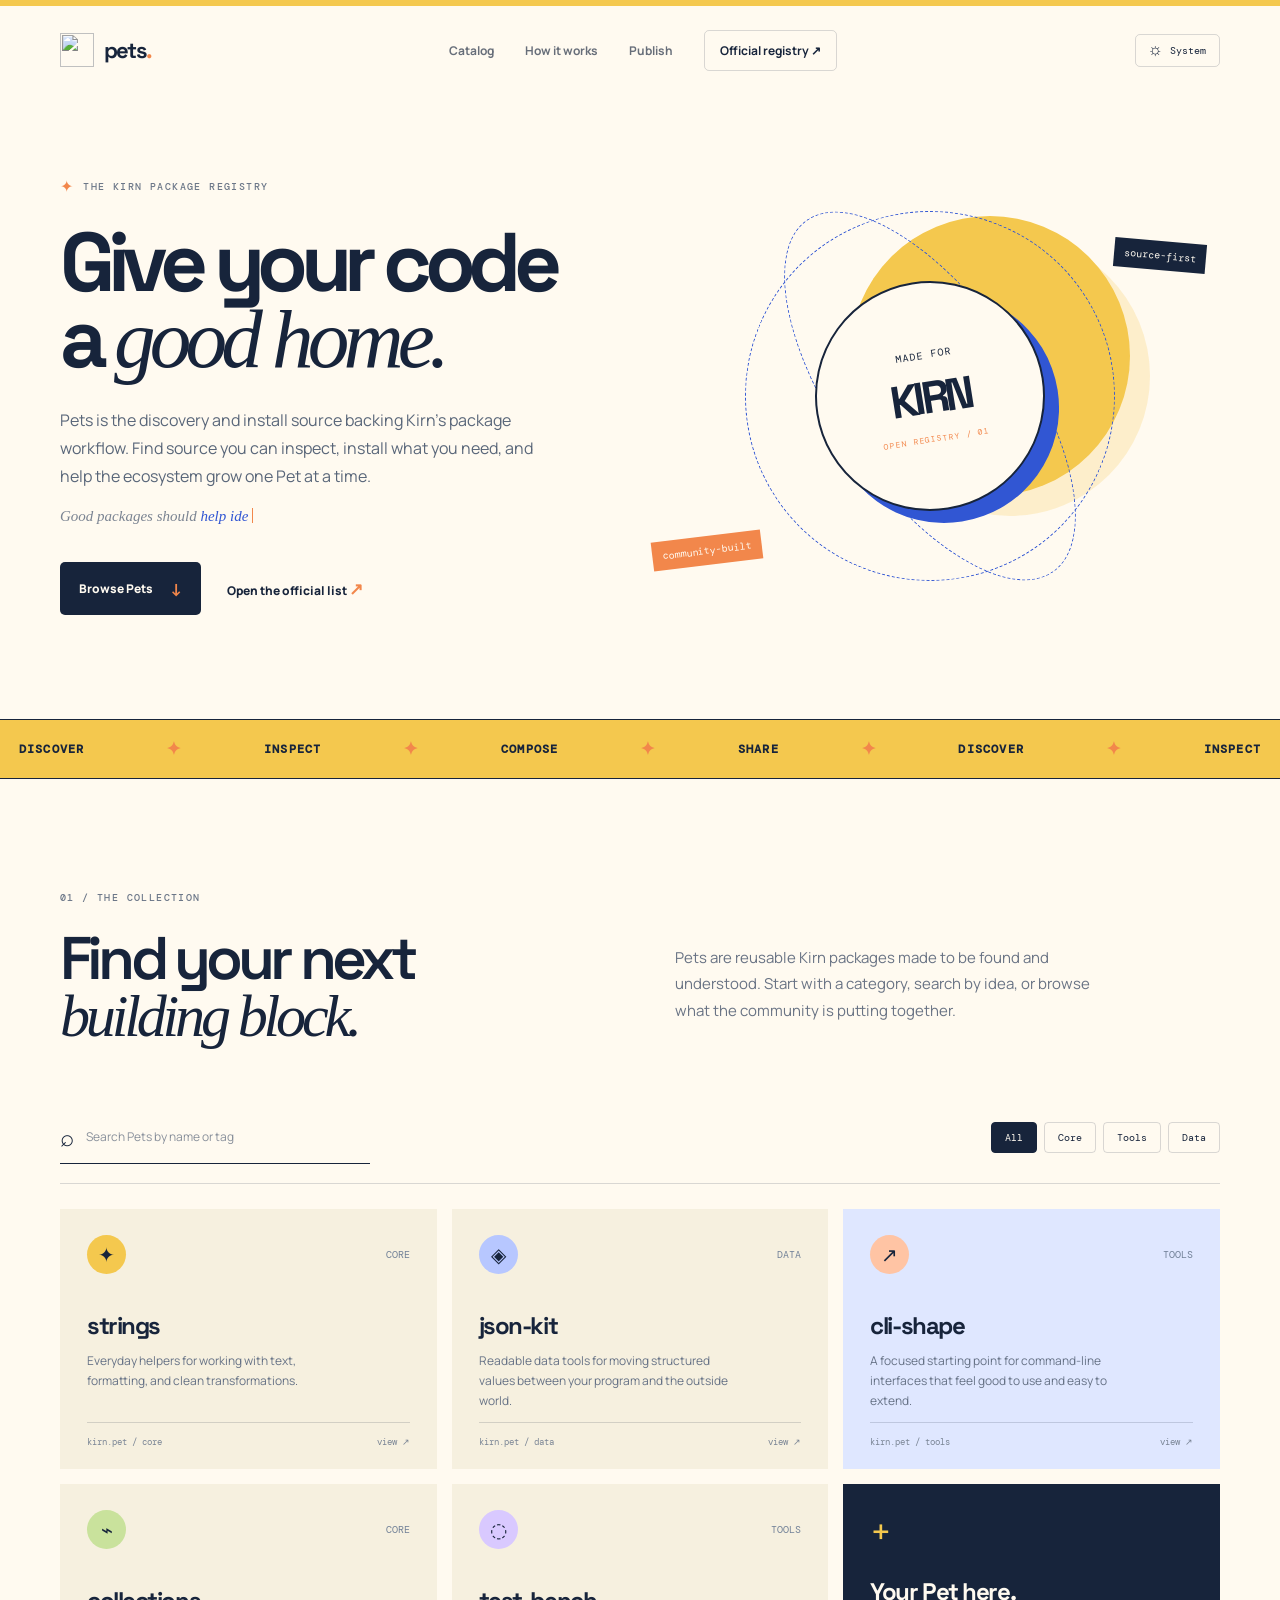
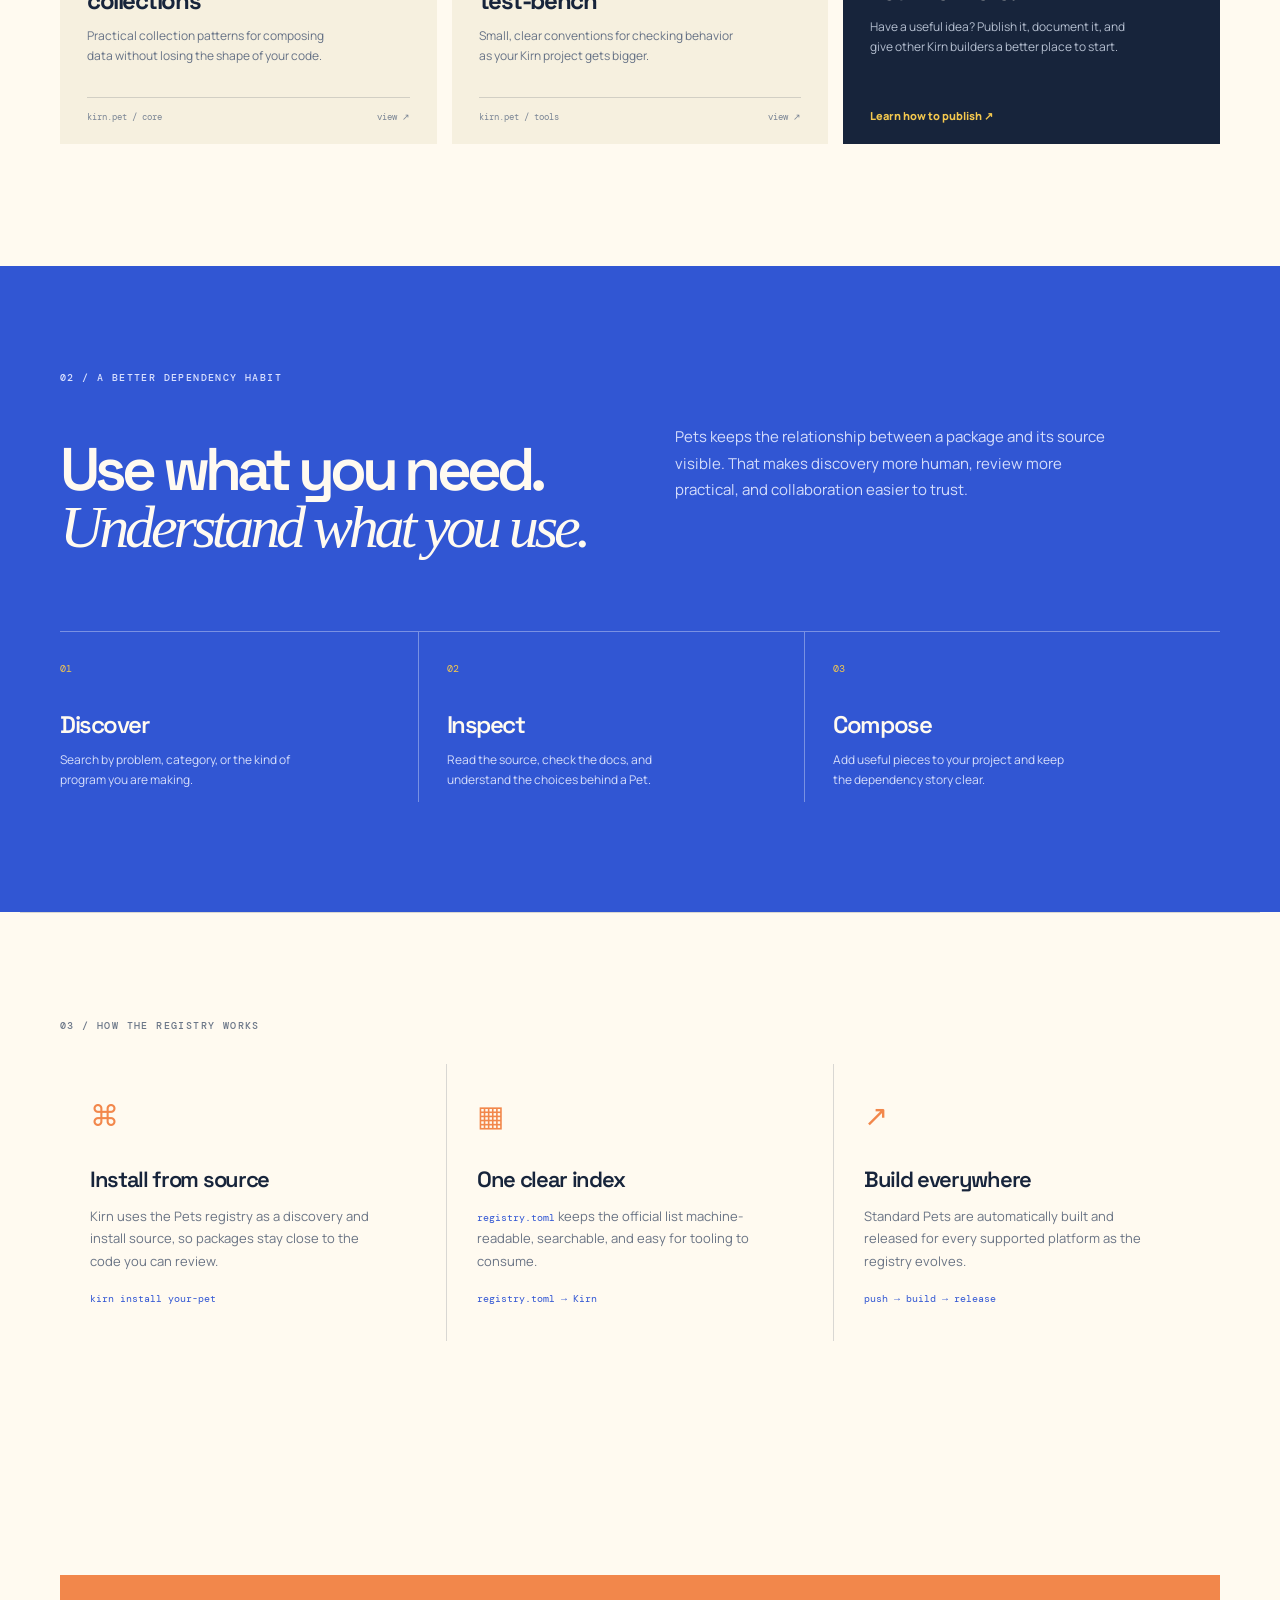
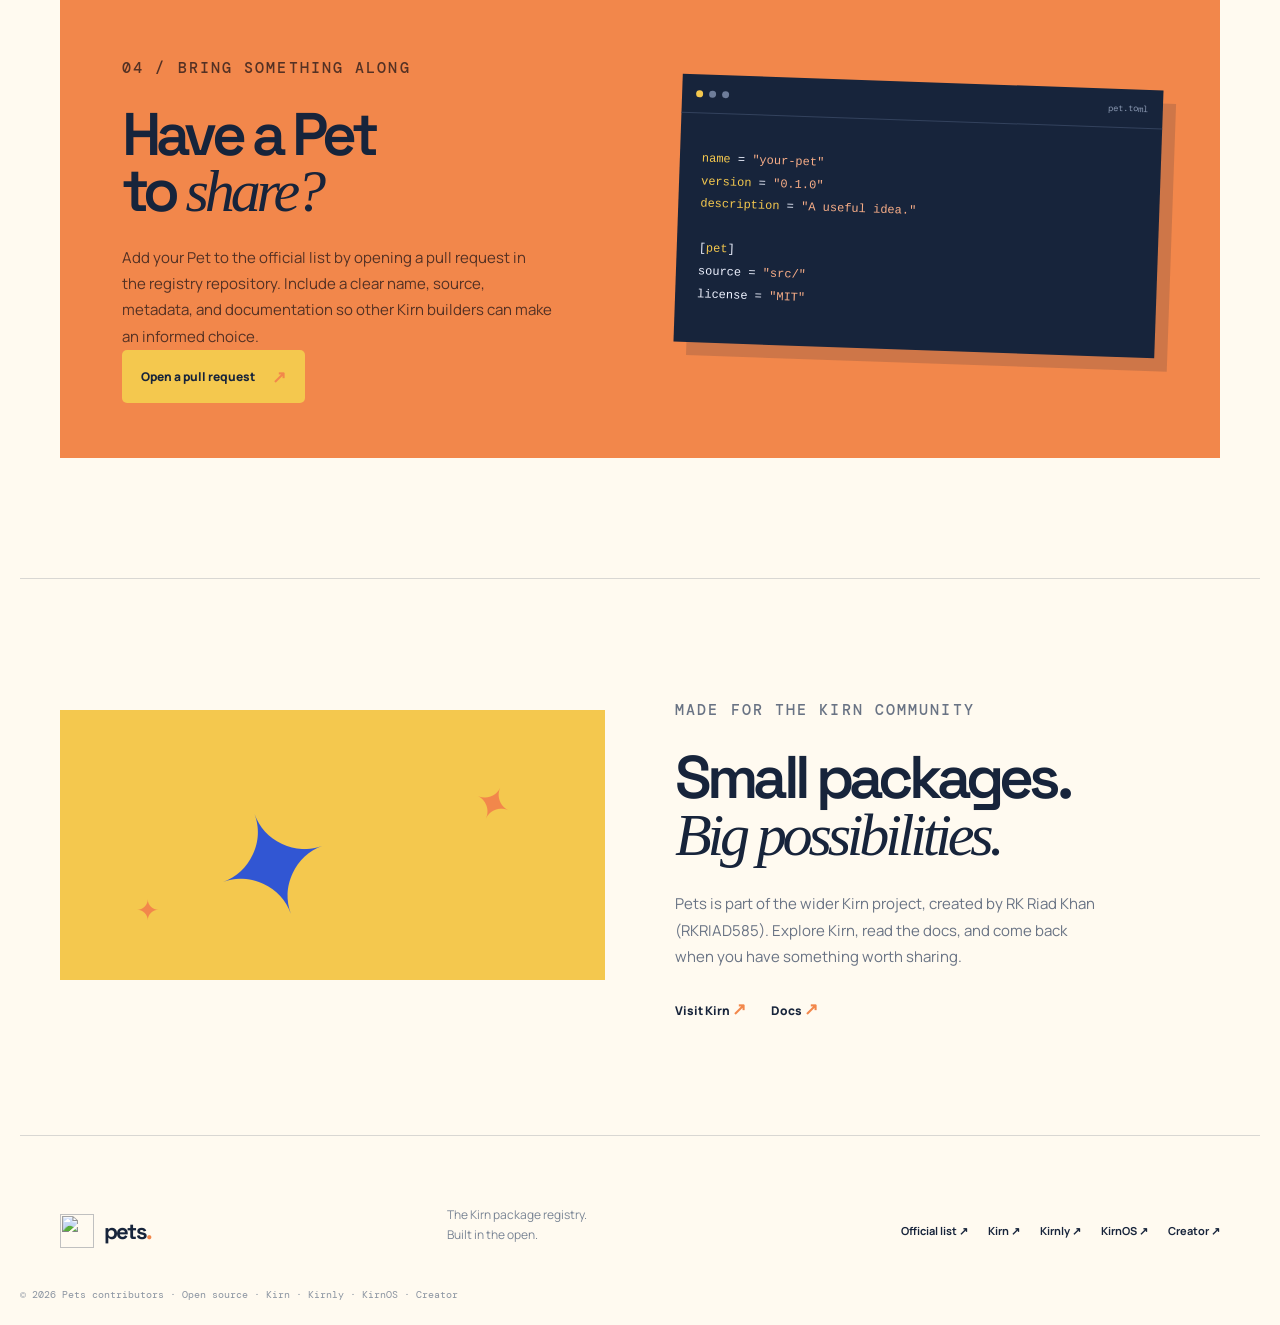
==== index.html @ 21169fa0 "docs: add project docs and ecosystem links" ====
<!doctype html>
<html lang="en">
<head>
  <meta charset="UTF-8"><meta name="viewport" content="width=device-width,initial-scale=1">
  <meta name="description" content="Kirn Pets Registry: discover and install source-backed Kirn Pets through Kirn, with a registry.toml index and automated cross-platform builds and releases for standard Pets.">
  <meta name="keywords" content="Kirn Pets, Kirn packages, Kirn registry, programming language packages, open source packages">
  <meta name="author" content="Pets contributors"><meta name="robots" content="index, follow, max-image-preview:large">
  <link rel="canonical" href="https://pets-registry.github.io/"><meta name="theme-color" content="#f4c84e">
  <title>Pets — the package registry for Kirn</title>
  <meta property="og:type" content="website"><meta property="og:site_name" content="Pets"><meta property="og:title" content="Kirn Pets Registry — discover, install, and share Pets"><meta property="og:description" content="Source-backed Kirn package discovery, installation, registry.toml indexing, and automated cross-platform releases for standard Pets."><meta property="og:url" content="https://pets-registry.github.io/"><meta property="og:image" content="https://pets-registry.github.io/pats-logos/pats-1280x640.png"><meta property="og:image:alt" content="Pets package registry">
  <meta name="twitter:card" content="summary_large_image"><meta name="twitter:title" content="Kirn Pets Registry"><meta name="twitter:description" content="Discover, install, and share source-backed Pets for Kirn."><meta name="twitter:image" content="https://pets-registry.github.io/pats-logos/pats-1280x640.png"><meta name="twitter:image:alt" content="Pets registry profile banner">
  <link rel="icon" type="image/png" href="pats-logos/pats_icon-on-light.png"><link rel="preconnect" href="https://fonts.googleapis.com"><link rel="preconnect" href="https://fonts.gstatic.com" crossorigin><link href="https://fonts.googleapis.com/css2?family=DM+Mono:wght@400;500&family=Manrope:wght@400;500;600;700;800&family=Space+Grotesk:wght@500;600;700&display=swap" rel="stylesheet"><link rel="stylesheet" href="styles.css">
</head>
<body><div class="top-line"></div><header class="site-header"><a class="brand" href="#top"><img src="pats-logos/pats-icon.png" alt=""><span>pets<span class="dot">.</span></span></a><nav><a href="#catalog">Catalog</a><a href="#how-it-works">How it works</a><a href="#publish">Publish</a><a class="github" href="https://github.com/pets-registry/pets" target="_blank" rel="noreferrer">Official registry ↗</a></nav><div class="header-tools"><button class="theme-toggle" type="button" aria-label="Use system theme" title="Use system theme"><span class="theme-icon" aria-hidden="true">☼</span><span class="theme-label">System</span></button><button class="menu" aria-label="Toggle navigation" aria-expanded="false"><i></i><i></i></button></div></header>
<main id="top">
<section class="hero shell"><div class="hero-copy"><p class="kicker"><span class="spark">✦</span> the Kirn package registry</p><h1>Give your code<br>a <em>good home.</em></h1><p class="hero-lede">Pets is the discovery and install source backing Kirn’s package workflow. Find source you can inspect, install what you need, and help the ecosystem grow one Pet at a time.</p><p class="hero-typing" aria-live="polite"><span>Good packages should </span><strong id="typing-text">help ideas travel.</strong><i class="typing-cursor" aria-hidden="true"></i></p><div class="hero-actions"><a class="button button-dark" href="#catalog">Browse Pets <span>↓</span></a><a class="quiet-link" href="https://github.com/pets-registry/pets" target="_blank" rel="noreferrer">Open the official list <span>↗</span></a></div></div><div class="hero-visual"><div class="sun"></div><div class="stamp"><span>made for</span><strong>KIRN</strong><small>OPEN REGISTRY / 01</small></div><div class="orbit orbit-a"></div><div class="orbit orbit-b"></div><div class="tiny-note note-a">source-first</div><div class="tiny-note note-b">community-built</div></div></section>
<section class="ticker"><div><span>discover</span><b>✦</b><span>inspect</span><b>✦</b><span>compose</span><b>✦</b><span>share</span><b>✦</b><span>discover</span><b>✦</b><span>inspect</span></div></section>
<section class="catalog shell" id="catalog"><div class="section-top"><div><p class="eyebrow">01 / the collection</p><h2>Find your next<br><em>building block.</em></h2></div><p class="section-intro">Pets are reusable Kirn packages made to be found and understood. Start with a category, search by idea, or browse what the community is putting together.</p></div><div class="catalog-tools"><label class="search"><span>⌕</span><input id="pet-search" type="search" placeholder="Search Pets by name or tag" aria-label="Search Pets"></label><div class="filters" role="group" aria-label="Filter Pets"><button class="filter active" data-filter="all">All</button><button class="filter" data-filter="core">Core</button><button class="filter" data-filter="tools">Tools</button><button class="filter" data-filter="data">Data</button></div></div><div class="pet-grid" id="pet-grid"><article class="pet-card" data-category="core" data-search="core strings text"><div class="pet-card-top"><span class="pet-mark mark-yellow">✦</span><span class="pet-status">core</span></div><h3>strings</h3><p>Everyday helpers for working with text, formatting, and clean transformations.</p><div class="pet-meta"><span>kirn.pet / core</span><span>view ↗</span></div></article><article class="pet-card" data-category="data" data-search="data json serialization"><div class="pet-card-top"><span class="pet-mark mark-blue">◈</span><span class="pet-status">data</span></div><h3>json-kit</h3><p>Readable data tools for moving structured values between your program and the outside world.</p><div class="pet-meta"><span>kirn.pet / data</span><span>view ↗</span></div></article><article class="pet-card featured" data-category="tools" data-search="tools cli command line"><div class="pet-card-top"><span class="pet-mark mark-orange">↗</span><span class="pet-status">tools</span></div><h3>cli-shape</h3><p>A focused starting point for command-line interfaces that feel good to use and easy to extend.</p><div class="pet-meta"><span>kirn.pet / tools</span><span>view ↗</span></div></article><article class="pet-card" data-category="core" data-search="core collections iteration"><div class="pet-card-top"><span class="pet-mark mark-green">⌁</span><span class="pet-status">core</span></div><h3>collections</h3><p>Practical collection patterns for composing data without losing the shape of your code.</p><div class="pet-meta"><span>kirn.pet / core</span><span>view ↗</span></div></article><article class="pet-card" data-category="tools" data-search="tools testing test"><div class="pet-card-top"><span class="pet-mark mark-purple">◌</span><span class="pet-status">tools</span></div><h3>test-bench</h3><p>Small, clear conventions for checking behavior as your Kirn project gets bigger.</p><div class="pet-meta"><span>kirn.pet / tools</span><span>view ↗</span></div></article><article class="pet-card empty-card"><span class="plus">+</span><h3>Your Pet here.</h3><p>Have a useful idea? Publish it, document it, and give other Kirn builders a better place to start.</p><a href="#publish">Learn how to publish ↗</a></article></div><p class="no-results" id="no-results">No Pets match that search yet. Try another idea.</p></section>
<section class="how shell" id="how-it-works"><div class="eyebrow">02 / a better dependency habit</div><div class="how-head"><h2>Use what you need.<br><em>Understand what you use.</em></h2><p>Pets keeps the relationship between a package and its source visible. That makes discovery more human, review more practical, and collaboration easier to trust.</p></div><div class="steps"><div><span>01</span><strong>Discover</strong><p>Search by problem, category, or the kind of program you are making.</p></div><div><span>02</span><strong>Inspect</strong><p>Read the source, check the docs, and understand the choices behind a Pet.</p></div><div><span>03</span><strong>Compose</strong><p>Add useful pieces to your project and keep the dependency story clear.</p></div></div></section>
<section class="registry-flow shell"><div class="eyebrow">03 / how the registry works</div><div class="flow-grid"><div><span class="flow-icon">⌘</span><h3>Install from source</h3><p>Kirn uses the Pets registry as a discovery and install source, so packages stay close to the code you can review.</p><code>kirn install your-pet</code></div><div><span class="flow-icon">▦</span><h3>One clear index</h3><p><code>registry.toml</code> keeps the official list machine-readable, searchable, and easy for tooling to consume.</p><code>registry.toml → Kirn</code></div><div><span class="flow-icon">↗</span><h3>Build everywhere</h3><p>Standard Pets are automatically built and released for every supported platform as the registry evolves.</p><code>push → build → release</code></div></div></section>
<section class="publish shell" id="publish"><div class="publish-card"><div><p class="eyebrow">04 / bring something along</p><h2>Have a Pet<br>to <em>share?</em></h2><p>Add your Pet to the official list by opening a pull request in the registry repository. Include a clear name, source, metadata, and documentation so other Kirn builders can make an informed choice.</p><a class="button button-yellow" href="https://github.com/pets-registry/pets" target="_blank" rel="noreferrer">Open a pull request <span>↗</span></a></div><div class="manifest"><div class="manifest-bar"><span></span><span></span><span></span><small>pet.toml</small></div><pre><code><b>name</b> = <i>"your-pet"</i><br><b>version</b> = <i>"0.1.0"</i><br><b>description</b> = <i>"A useful idea."</i><br><br>[<b>pet</b>]<br>source = <i>"src/"</i><br>license = <i>"MIT"</i></code></pre></div></div></section>
<section class="relationship shell"><div class="relationship-art"><span class="big-paw">✦</span><span class="small-paw paw-one">✦</span><span class="small-paw paw-two">✦</span></div><div><p class="eyebrow">made for the Kirn community</p><h2>Small packages.<br><em>Big possibilities.</em></h2><p>Pets is part of the wider Kirn project, created by RK Riad Khan (RKRIAD585). Explore Kirn, read the docs, and come back when you have something worth sharing.</p><div class="link-row"><a class="quiet-link" href="https://kirn-lang.github.io" target="_blank" rel="noreferrer">Visit Kirn <span>↗</span></a><a class="quiet-link" href="https://rkriad585.github.io/kirn/" target="_blank" rel="noreferrer">Docs <span>↗</span></a></div></div></section>
</main><footer class="footer shell"><a class="brand" href="#top"><img src="pats-logos/pats-icon.png" alt=""><span>pets<span class="dot">.</span></span></a><p>The Kirn package registry.<br>Built in the open.</p><div><a href="https://github.com/pets-registry/pets" target="_blank" rel="noreferrer">Official list ↗</a><a href="https://kirn-lang.github.io/" target="_blank" rel="noreferrer">Kirn ↗</a><a href="https://kirnly.github.io/" target="_blank" rel="noreferrer">Kirnly ↗</a><a href="https://kirnos-kernel.github.io/" target="_blank" rel="noreferrer">KirnOS ↗</a><a href="https://rkriad585.github.io/" target="_blank" rel="noreferrer">Creator ↗</a></div><small>© 2026 Pets contributors · Open source · <a href="https://kirn-lang.github.io/" target="_blank" rel="noreferrer">Kirn</a> · <a href="https://kirnly.github.io/" target="_blank" rel="noreferrer">Kirnly</a> · <a href="https://kirnos-kernel.github.io/" target="_blank" rel="noreferrer">KirnOS</a> · <a href="https://rkriad585.github.io/" target="_blank" rel="noreferrer">Creator</a></small></footer><script type="application/ld+json">{"@context":"https://schema.org","@type":"WebSite","name":"Pets","description":"The source-backed package registry for the Kirn programming language, including registry.toml indexing and automated cross-platform releases for standard Pets.","url":"https://pets-registry.github.io/","sameAs":["https://github.com/pets-registry/pets"],"creator":{"@type":"Person","name":"RK Riad Khan","alternateName":"RKRIAD585","url":"https://rkriad585.github.io"}}</script><script src="script.js"></script></body></html>
---- styles.css ----
:root{--ink:#17243b;--blue:#3156d3;--yellow:#f4c84e;--orange:#f2874b;--paper:#fffaf0;--pale:#f6f0df;--line:rgba(23,36,59,.16);--muted:#697384;--serif:Georgia,'Times New Roman',serif;--sans:'Manrope',Arial,sans-serif;--display:'Space Grotesk',var(--sans);--mono:'DM Mono',monospace}*{box-sizing:border-box}html{scroll-behavior:smooth}body{margin:0;background:var(--paper);color:var(--ink);font-family:var(--sans);overflow-x:hidden}.top-line{height:6px;background:var(--yellow)}.shell{max-width:1240px;padding-left:40px;padding-right:40px;margin:auto}.site-header{height:88px;max-width:1240px;padding:0 40px;margin:auto;display:flex;align-items:center;justify-content:space-between}.brand{display:flex;align-items:center;gap:10px;color:var(--ink);text-decoration:none;font:700 22px var(--display);letter-spacing:-.08em}.brand img{width:34px;height:34px;object-fit:contain}.dot{color:var(--orange)}nav{display:flex;gap:31px;align-items:center;font-size:12px;font-weight:700}nav a,.footer a{color:inherit;text-decoration:none}nav a:not(.github){opacity:.65}nav a:hover,.footer a:hover{opacity:1}.github{border:1px solid var(--line);padding:11px 15px;border-radius:5px}.menu{display:none;border:0;background:transparent}.menu i{display:block;width:22px;height:2px;background:var(--ink);margin:5px}.hero{display:grid;grid-template-columns:1fr 1fr;min-height:625px;align-items:center;padding-top:38px;padding-bottom:60px}.kicker,.eyebrow{font:500 10px var(--mono);letter-spacing:.14em;text-transform:uppercase;color:#6c7788}.kicker{display:flex;align-items:center;gap:9px}.spark{color:var(--orange);font-size:16px}h1,h2,h3,p{margin-top:0}h1{font:700 clamp(54px,6.5vw,88px)/.91 var(--display);letter-spacing:-.09em;margin:28px 0 29px}em{font-family:var(--serif);font-weight:400;letter-spacing:-.07em}.hero-lede{max-width:480px;color:#596679;font-size:16px;line-height:1.75}.hero-actions{display:flex;align-items:center;gap:26px;margin-top:31px}.button{display:inline-flex;align-items:center;gap:17px;padding:15px 19px;text-decoration:none;border-radius:5px;font-size:12px;font-weight:800}.button span,.quiet-link span{color:var(--orange);font-size:17px}.button-dark{background:var(--ink);color:#fffaf0}.button-yellow{background:var(--yellow);color:var(--ink)}.quiet-link{color:var(--ink);font-size:12px;font-weight:800;text-decoration:none}.hero-visual{height:470px;position:relative;display:flex;align-items:center;justify-content:center}.sun{width:280px;height:280px;background:var(--yellow);border-radius:50%;position:absolute;right:90px;top:55px;box-shadow:20px 20px 0 rgba(244,200,78,.23)}.stamp{width:230px;height:230px;border:2px solid var(--ink);border-radius:50%;background:var(--paper);display:flex;flex-direction:column;justify-content:center;align-items:center;position:relative;z-index:2;transform:rotate(-9deg);box-shadow:12px 14px 0 var(--blue)}.stamp span,.stamp small{font:10px var(--mono);letter-spacing:.12em;text-transform:uppercase}.stamp strong{font:700 45px var(--display);letter-spacing:-.1em;margin:8px 0}.stamp small{color:var(--orange);font-size:8px}.orbit{position:absolute;border:1px dashed var(--blue);border-radius:50%}.orbit-a{height:370px;width:370px;transform:rotate(22deg)}.orbit-b{height:430px;width:190px;transform:rotate(-35deg)}.tiny-note{font:10px var(--mono);position:absolute;background:var(--ink);color:var(--paper);padding:8px 10px;z-index:3}.note-a{right:14px;top:80px;transform:rotate(5deg)}.note-b{left:12px;bottom:66px;background:var(--orange);transform:rotate(-7deg)}.ticker{overflow:hidden;border-top:1px solid var(--ink);border-bottom:1px solid var(--ink);background:var(--yellow);white-space:nowrap}.ticker div{display:flex;justify-content:space-around;align-items:center;gap:44px;padding:17px 0;font:700 12px var(--mono);text-transform:uppercase;letter-spacing:.1em}.ticker b{font-size:18px;color:var(--orange)}.catalog{padding-top:112px;padding-bottom:122px}.section-top,.how-head{display:grid;grid-template-columns:1fr 1fr;gap:70px}.section-top h2,.how h2,.publish h2,.relationship h2{font:600 clamp(40px,4.7vw,62px)/.94 var(--display);letter-spacing:-.08em;margin:27px 0 0}.section-intro,.how-head>p,.publish-card p,.relationship p{color:var(--muted);font-size:15px;line-height:1.75;max-width:430px;margin:54px 0 0}.catalog-tools{display:flex;justify-content:space-between;align-items:center;gap:20px;border-bottom:1px solid var(--line);padding:66px 0 19px}.search{display:flex;align-items:center;gap:10px;width:310px;border-bottom:1px solid var(--ink);padding:10px 0}.search span{font-size:24px}.search input{border:0;background:transparent;outline:0;color:var(--ink);font:12px var(--sans);width:100%}.search input::placeholder{color:#89909b}.filters{display:flex;gap:7px}.filter{border:1px solid var(--line);background:transparent;border-radius:4px;padding:8px 13px;color:var(--ink);font:10px var(--mono);cursor:pointer}.filter.active,.filter:hover{background:var(--ink);border-color:var(--ink);color:var(--paper)}.pet-grid{display:grid;grid-template-columns:repeat(3,1fr);gap:15px;padding-top:25px}.pet-card{min-height:260px;background:var(--pale);padding:25px 26px 20px;display:flex;flex-direction:column;border:1px solid transparent;transition:transform .2s,border .2s}.pet-card:hover{transform:translateY(-4px);border-color:var(--blue)}.pet-card.featured{background:#dfe7ff}.pet-card-top{display:flex;justify-content:space-between;align-items:center}.pet-mark{width:39px;height:39px;display:grid;place-items:center;border-radius:50%;font-size:20px}.mark-yellow{background:var(--yellow)}.mark-blue{background:#b7c7ff}.mark-orange{background:#ffc4a4}.mark-green{background:#c9e29c}.mark-purple{background:#d9c9ff}.pet-status{font:10px var(--mono);text-transform:uppercase;color:#718097}.pet-card h3{font:700 24px var(--display);letter-spacing:-.06em;margin:36px 0 10px}.pet-card p{font-size:12px;line-height:1.65;color:#667286;max-width:260px}.pet-meta{display:flex;justify-content:space-between;border-top:1px solid var(--line);padding-top:13px;margin-top:auto;font:9px var(--mono);color:#7a8595}.empty-card{background:var(--ink);color:var(--paper)}.empty-card p{color:#b5bfd0}.empty-card h3{margin-top:22px}.empty-card a{color:var(--yellow);font-size:11px;font-weight:800;text-decoration:none;margin-top:auto}.plus{font:35px var(--display);color:var(--yellow)}.no-results{display:none;color:var(--muted);font-size:13px;margin:30px 0}.how{background:var(--blue);color:#fffaf0;max-width:none;padding-top:105px;padding-bottom:110px;padding-left:max(40px,calc((100% - 1160px)/2));padding-right:max(40px,calc((100% - 1160px)/2))}.how .eyebrow{color:#dbe2ff}.how-head{margin-top:31px}.how-head>p{color:#d5ddfb;margin-top:9px}.steps{display:grid;grid-template-columns:repeat(3,1fr);gap:0;margin-top:75px;border-top:1px solid rgba(255,255,255,.35)}.steps>div{padding:23px 28px 0 0;border-right:1px solid rgba(255,255,255,.35);margin-right:28px}.steps>div:last-child{border:0}.steps span{font:10px var(--mono);color:var(--yellow)}.steps strong{display:block;font:600 24px var(--display);letter-spacing:-.06em;margin:32px 0 10px}.steps p{color:#d5ddfb;font-size:12px;line-height:1.7;max-width:250px}.publish{padding-top:120px;padding-bottom:120px}.publish-card{background:var(--orange);padding:55px 62px;display:grid;grid-template-columns:1fr 1fr;gap:75px;align-items:center}.publish-card h2{margin-top:26px}.publish-card p{color:#543124;margin-top:25px}.manifest{background:var(--ink);box-shadow:13px 13px 0 rgba(23,36,59,.16);transform:rotate(2deg)}.manifest-bar{height:39px;padding:0 14px;display:flex;gap:6px;align-items:center;border-bottom:1px solid #33425d}.manifest-bar span{width:7px;height:7px;border-radius:50%;background:#6e7d9a}.manifest-bar span:first-child{background:var(--yellow)}.manifest-bar small{margin-left:auto;color:#8694ad;font:9px var(--mono)}.manifest pre{padding:22px;color:#eef2ff;font:12px/1.8 var(--mono);min-height:205px}.manifest b{color:var(--yellow);font-weight:400}.manifest i{color:#f7ad87;font-style:normal}.relationship{border-top:1px solid var(--line);padding-top:90px;padding-bottom:115px;display:grid;grid-template-columns:1fr 1fr;gap:70px;align-items:center}.relationship-art{height:270px;background:var(--yellow);position:relative;overflow:hidden}.big-paw{position:absolute;left:28%;top:21%;font-size:140px;color:var(--blue);transform:rotate(-20deg)}.small-paw{position:absolute;color:var(--orange);font-size:45px}.paw-one{right:17%;top:23%;transform:rotate(25deg)}.paw-two{left:14%;bottom:19%;font-size:28px}.relationship h2{margin-top:27px}.relationship p{margin-top:28px}.link-row{display:flex;gap:25px;margin-top:27px}.footer{min-height:190px;border-top:1px solid var(--line);display:grid;grid-template-columns:1fr 1fr 1fr;align-items:center;position:relative}.footer p{color:#7a8595;font-size:12px;line-height:1.6}.footer>div{display:flex;justify-content:flex-end;gap:20px;font-size:11px;font-weight:700}.footer small{position:absolute;bottom:24px;font:10px var(--mono);color:#8b94a1}
@media(max-width:800px){.shell{padding-left:22px;padding-right:22px}.site-header{height:72px;padding:0 22px}.site-header nav{display:none;position:absolute;top:72px;left:22px;right:22px;padding:20px;background:var(--paper);border:1px solid var(--line);flex-direction:column;align-items:flex-start;gap:19px;z-index:5}.site-header nav.open{display:flex}.menu{display:block}.hero{display:block;padding-top:65px;padding-bottom:70px}.hero-visual{height:350px;margin-top:20px}.sun{width:220px;height:220px;right:33px;top:48px}.stamp{width:185px;height:185px}.stamp strong{font-size:36px}.orbit-a{width:290px;height:290px}.orbit-b{width:150px;height:350px}.tiny-note{font-size:8px}.note-a{right:0}.note-b{left:0}.section-top,.how-head,.publish-card,.relationship{display:block}.section-intro{margin-top:29px}.catalog{padding-top:76px;padding-bottom:80px}.catalog-tools{display:block;padding-top:45px}.filters{margin-top:20px;flex-wrap:wrap}.pet-grid{grid-template-columns:1fr;gap:10px}.pet-card{min-height:230px}.how{padding-top:75px;padding-bottom:75px}.steps{grid-template-columns:1fr;margin-top:49px}.steps>div{border-right:0;border-bottom:1px solid rgba(255,255,255,.35);padding:20px 0;margin:0}.steps>div:last-child{border:0}.publish{padding-top:75px;padding-bottom:80px}.publish-card{padding:33px 25px}.manifest{margin-top:45px}.manifest pre{font-size:10px;overflow:auto}.relationship{padding-top:70px;padding-bottom:80px}.relationship-art{height:210px;margin-bottom:40px}.footer{display:block;padding-top:38px;padding-bottom:80px}.footer p{margin:24px 0}.footer>div{justify-content:flex-start;flex-wrap:wrap}.footer small{left:22px}.hero-actions{gap:18px;flex-wrap:wrap}h1{font-size:55px}}
.header-tools{display:flex;align-items:center;gap:13px}.theme-toggle{display:inline-flex;align-items:center;gap:7px;border:1px solid var(--line);border-radius:5px;background:transparent;color:inherit;padding:9px 11px;font:10px var(--mono);cursor:pointer}.theme-toggle:hover{background:rgba(244,200,78,.25)}.theme-icon{font:17px Georgia,serif;line-height:10px}.theme-label{min-width:38px;text-align:left}.hero-typing{font:italic 15px var(--serif);color:#3156d3;margin:18px 0 0;min-height:23px}.hero-typing span{color:#7b8492}.hero-typing strong{font-weight:400}.typing-cursor{display:inline-block;width:1px;height:15px;background:var(--orange);margin-left:4px;vertical-align:-2px;animation:blink 1s steps(1) infinite}@keyframes blink{50%{opacity:0}}.registry-flow{padding-top:106px;padding-bottom:114px;border-top:1px solid var(--line)}.flow-grid{display:grid;grid-template-columns:repeat(3,1fr);gap:1px;background:var(--line);margin-top:32px}.flow-grid>div{background:var(--paper);padding:31px 30px 34px;min-height:245px}.flow-icon{font-size:29px;color:var(--orange)}.flow-grid h3{font:600 22px var(--display);letter-spacing:-.06em;margin:30px 0 12px}.flow-grid p{font-size:13px;color:var(--muted);line-height:1.7;max-width:280px}.flow-grid code{font:10px var(--mono);color:var(--blue)}.theme-dark{--ink:#f4f1e7;--paper:#121a2b;--pale:#1d293e;--line:rgba(244,241,231,.18);--muted:#b6bfd1}.theme-dark .site-header,.theme-dark .site-header nav{color:var(--ink)}.theme-dark .site-header nav{background:var(--paper)}.theme-dark .pet-card{background:#1b2942;color:var(--ink)}.theme-dark .pet-card.featured{background:#263d76}.theme-dark .pet-card p,.theme-dark .section-intro,.theme-dark .flow-grid p{color:#b6bfd1}.theme-dark .flow-grid>div{background:var(--paper)}.theme-dark .button-dark{background:#f4f1e7;color:#121a2b}.theme-dark .publish-card{color:#17243b}.theme-dark .relationship-art{background:#dfb83b}.theme-dark .footer{color:var(--ink)}
@media(max-width:800px){.theme-label{display:none}.theme-toggle{padding:8px 9px}.registry-flow{padding-top:75px;padding-bottom:80px}.flow-grid{grid-template-columns:1fr}.flow-grid>div{min-height:0}.site-header .header-tools{gap:8px}}
.theme-dark .hero-lede,.theme-dark .hero-typing span,.theme-dark .kicker,.theme-dark .eyebrow{color:#c4cce0}.theme-dark .section-intro,.theme-dark .how-head>p,.theme-dark .relationship p{color:#c4cce0}.theme-dark .search input{color:var(--ink)}.theme-dark .search input::placeholder{color:#aab6ce}.theme-dark .pet-status,.theme-dark .pet-meta{color:#aebbd0}.theme-dark .flow-grid code{color:#f4c84e}.theme-dark .footer p,.theme-dark .footer small{color:#aebbd0}.theme-dark .manifest{box-shadow:13px 13px 0 rgba(0,0,0,.25)}.theme-dark .manifest pre{color:#f4f1e7}.theme-dark .quiet-link{color:var(--ink)}
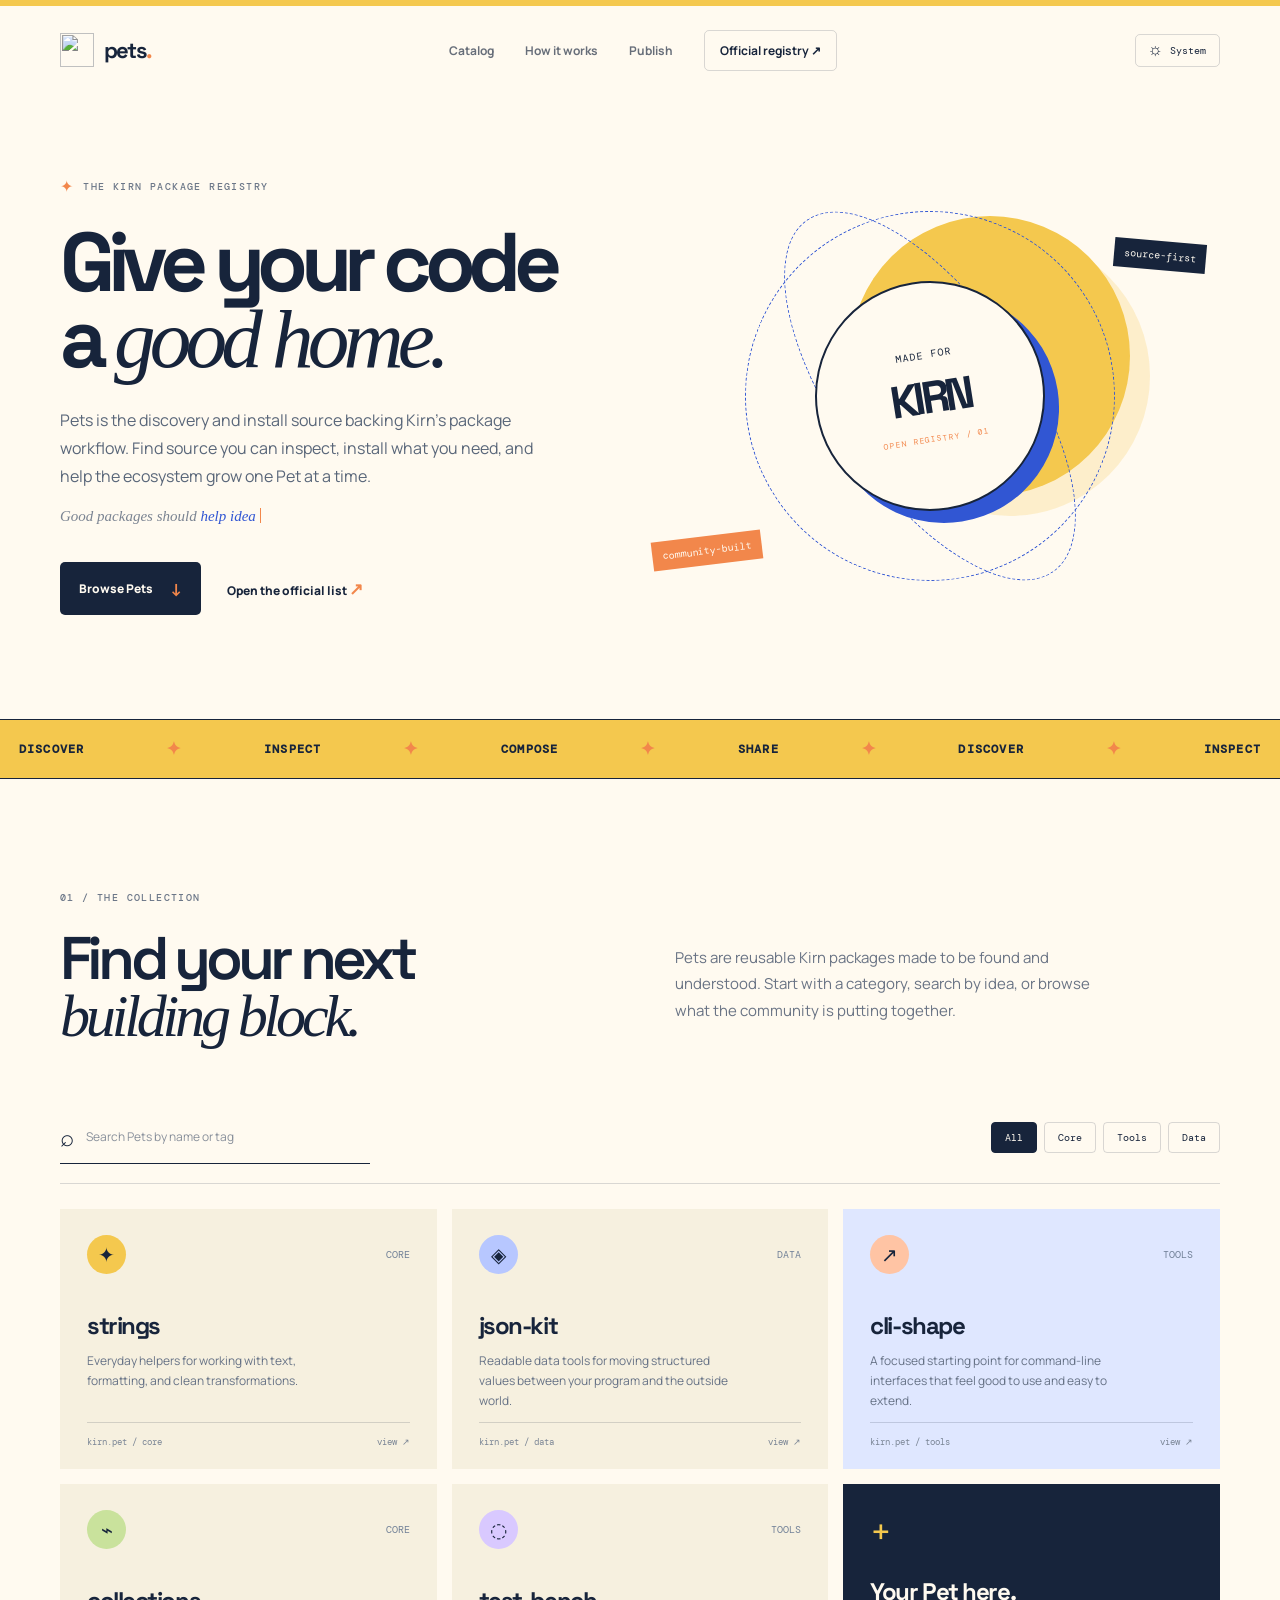
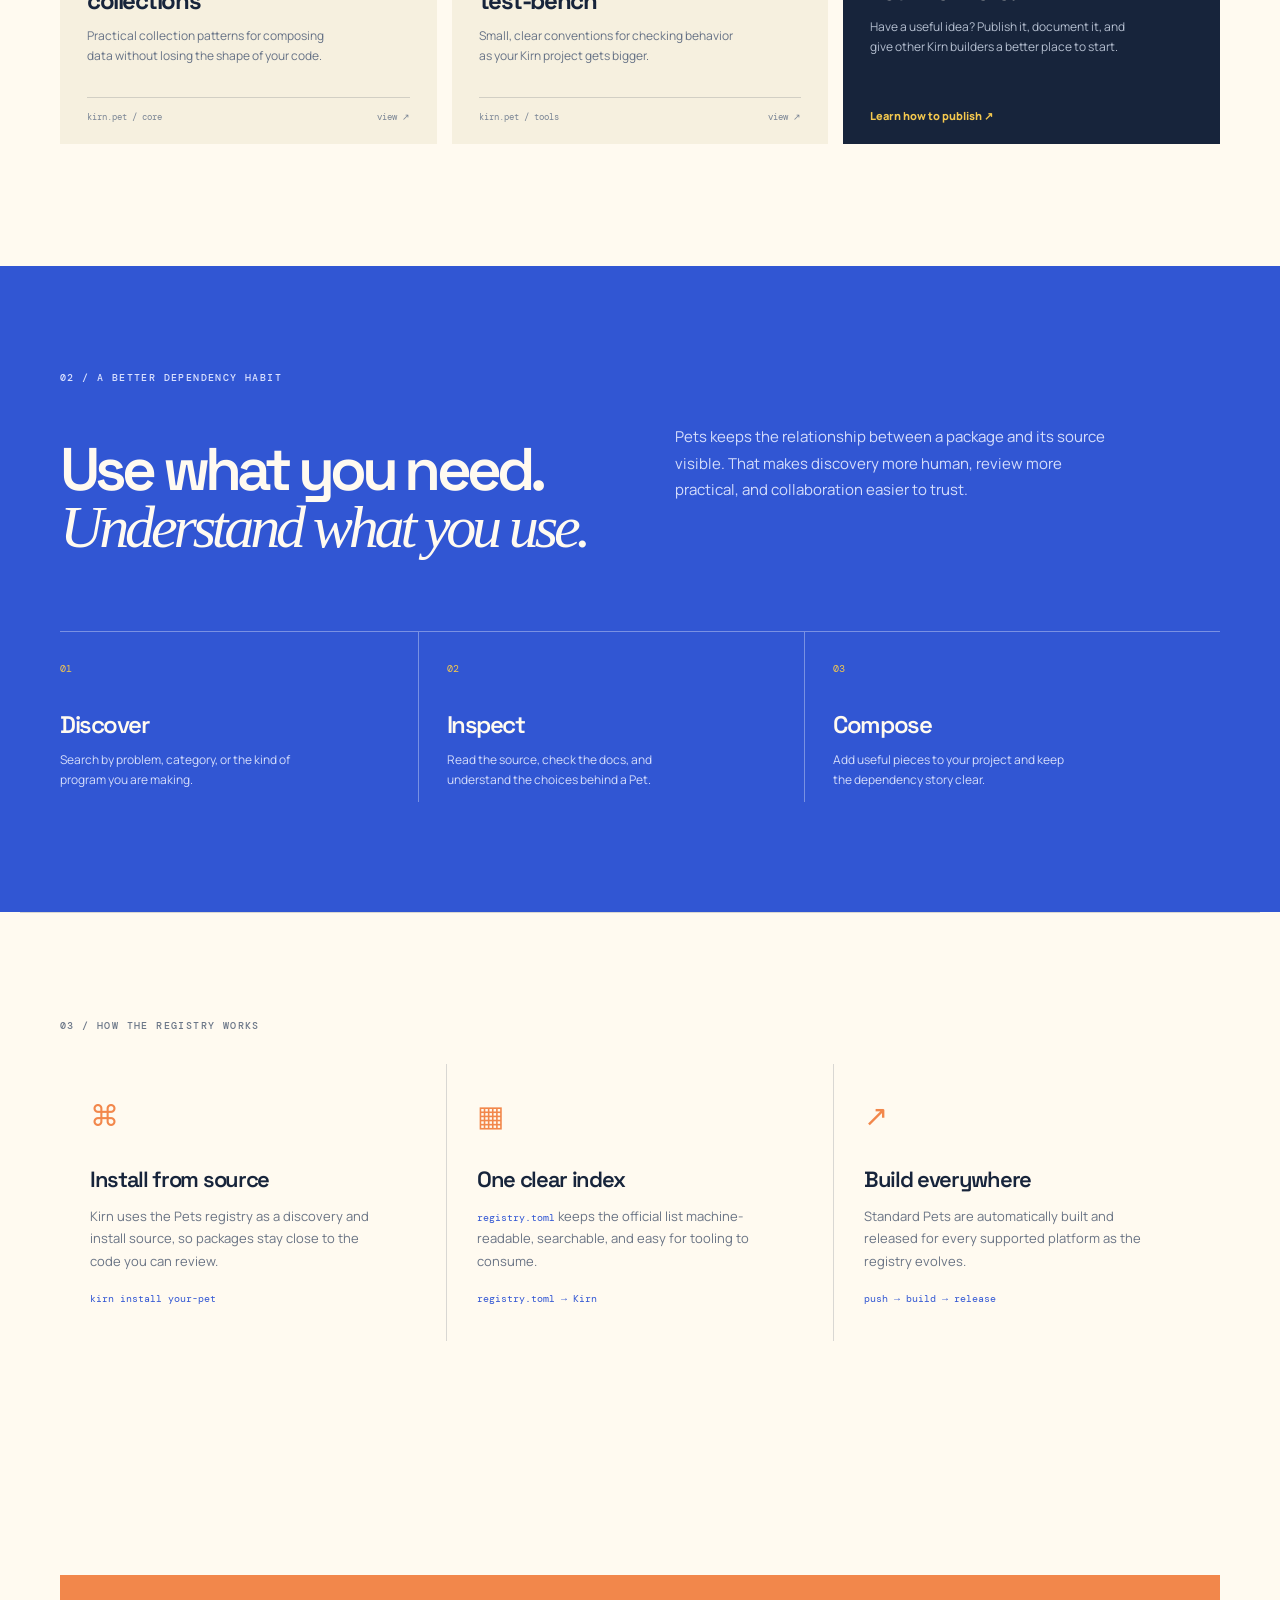
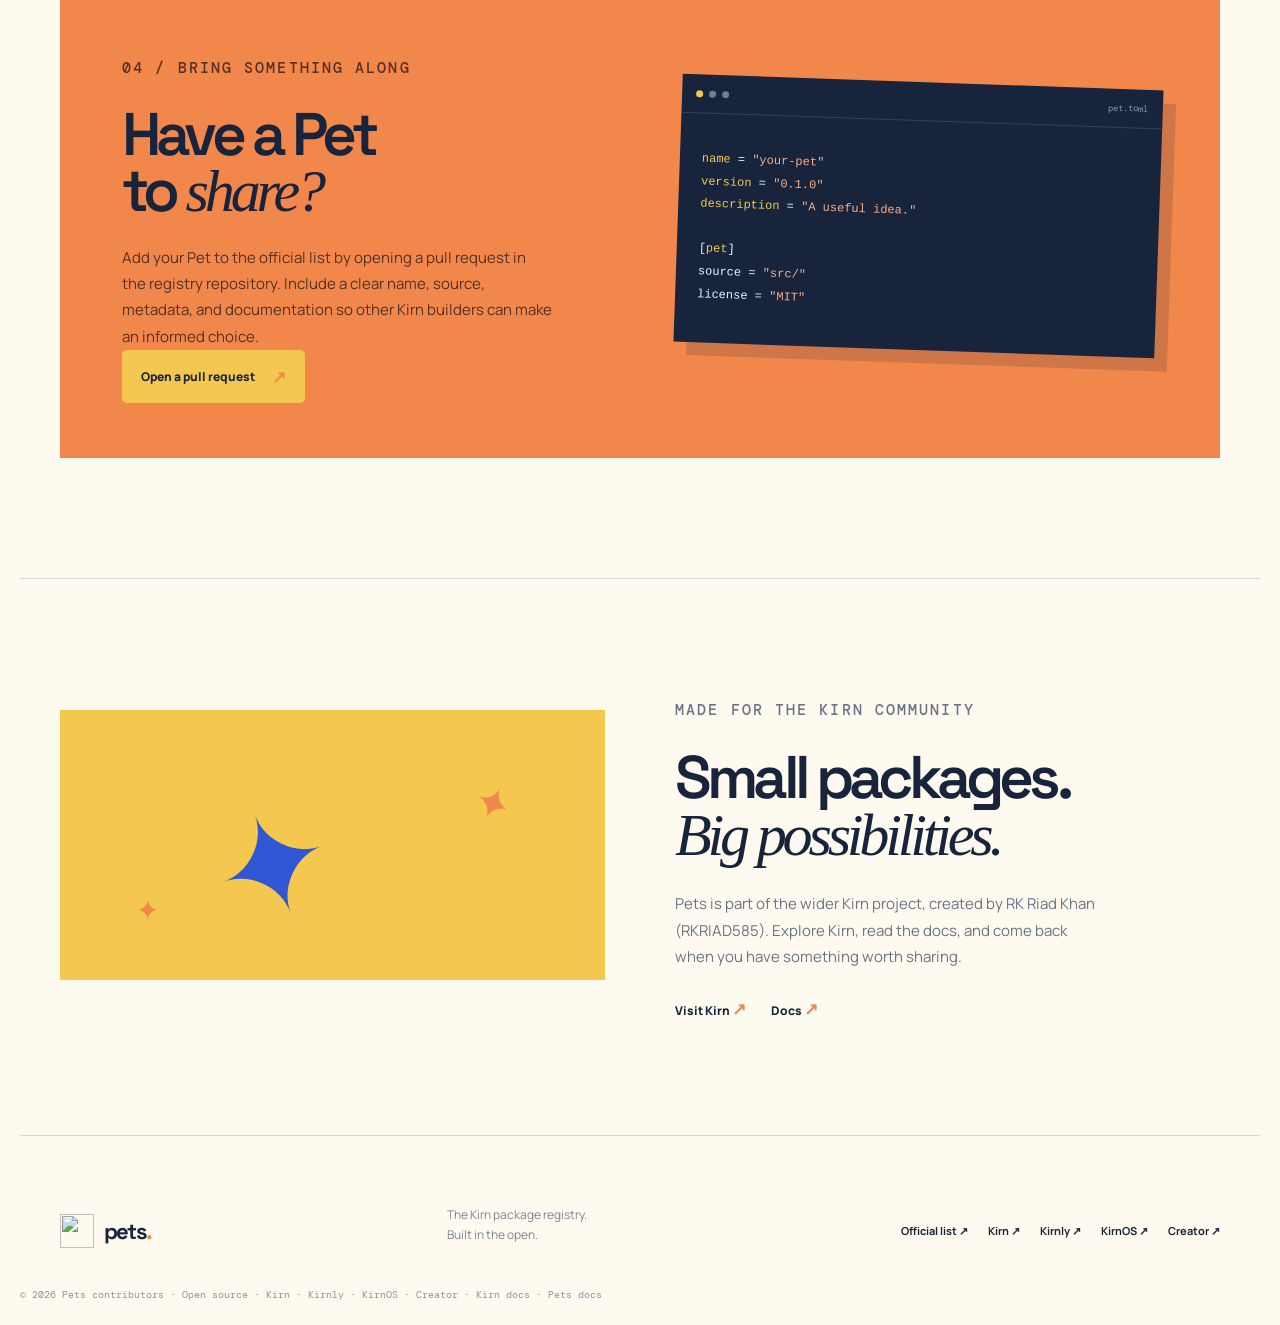
==== commit 11efecad: "docs: standardize README and ecosystem links" ====
--- a/index.html
+++ b/index.html
@@ -20,4 +20,4 @@
 <section class="registry-flow shell"><div class="eyebrow">03 / how the registry works</div><div class="flow-grid"><div><span class="flow-icon">⌘</span><h3>Install from source</h3><p>Kirn uses the Pets registry as a discovery and install source, so packages stay close to the code you can review.</p><code>kirn install your-pet</code></div><div><span class="flow-icon">▦</span><h3>One clear index</h3><p><code>registry.toml</code> keeps the official list machine-readable, searchable, and easy for tooling to consume.</p><code>registry.toml → Kirn</code></div><div><span class="flow-icon">↗</span><h3>Build everywhere</h3><p>Standard Pets are automatically built and released for every supported platform as the registry evolves.</p><code>push → build → release</code></div></div></section>
 <section class="publish shell" id="publish"><div class="publish-card"><div><p class="eyebrow">04 / bring something along</p><h2>Have a Pet<br>to <em>share?</em></h2><p>Add your Pet to the official list by opening a pull request in the registry repository. Include a clear name, source, metadata, and documentation so other Kirn builders can make an informed choice.</p><a class="button button-yellow" href="https://github.com/pets-registry/pets" target="_blank" rel="noreferrer">Open a pull request <span>↗</span></a></div><div class="manifest"><div class="manifest-bar"><span></span><span></span><span></span><small>pet.toml</small></div><pre><code><b>name</b> = <i>"your-pet"</i><br><b>version</b> = <i>"0.1.0"</i><br><b>description</b> = <i>"A useful idea."</i><br><br>[<b>pet</b>]<br>source = <i>"src/"</i><br>license = <i>"MIT"</i></code></pre></div></div></section>
 <section class="relationship shell"><div class="relationship-art"><span class="big-paw">✦</span><span class="small-paw paw-one">✦</span><span class="small-paw paw-two">✦</span></div><div><p class="eyebrow">made for the Kirn community</p><h2>Small packages.<br><em>Big possibilities.</em></h2><p>Pets is part of the wider Kirn project, created by RK Riad Khan (RKRIAD585). Explore Kirn, read the docs, and come back when you have something worth sharing.</p><div class="link-row"><a class="quiet-link" href="https://kirn-lang.github.io" target="_blank" rel="noreferrer">Visit Kirn <span>↗</span></a><a class="quiet-link" href="https://rkriad585.github.io/kirn/" target="_blank" rel="noreferrer">Docs <span>↗</span></a></div></div></section>
-</main><footer class="footer shell"><a class="brand" href="#top"><img src="pats-logos/pats-icon.png" alt=""><span>pets<span class="dot">.</span></span></a><p>The Kirn package registry.<br>Built in the open.</p><div><a href="https://github.com/pets-registry/pets" target="_blank" rel="noreferrer">Official list ↗</a><a href="https://kirn-lang.github.io/" target="_blank" rel="noreferrer">Kirn ↗</a><a href="https://kirnly.github.io/" target="_blank" rel="noreferrer">Kirnly ↗</a><a href="https://kirnos-kernel.github.io/" target="_blank" rel="noreferrer">KirnOS ↗</a><a href="https://rkriad585.github.io/" target="_blank" rel="noreferrer">Creator ↗</a></div><small>© 2026 Pets contributors · Open source · <a href="https://kirn-lang.github.io/" target="_blank" rel="noreferrer">Kirn</a> · <a href="https://kirnly.github.io/" target="_blank" rel="noreferrer">Kirnly</a> · <a href="https://kirnos-kernel.github.io/" target="_blank" rel="noreferrer">KirnOS</a> · <a href="https://rkriad585.github.io/" target="_blank" rel="noreferrer">Creator</a></small></footer><script type="application/ld+json">{"@context":"https://schema.org","@type":"WebSite","name":"Pets","description":"The source-backed package registry for the Kirn programming language, including registry.toml indexing and automated cross-platform releases for standard Pets.","url":"https://pets-registry.github.io/","sameAs":["https://github.com/pets-registry/pets"],"creator":{"@type":"Person","name":"RK Riad Khan","alternateName":"RKRIAD585","url":"https://rkriad585.github.io"}}</script><script src="script.js"></script></body></html>
+</main><footer class="footer shell"><a class="brand" href="#top"><img src="pats-logos/pats-icon.png" alt=""><span>pets<span class="dot">.</span></span></a><p>The Kirn package registry.<br>Built in the open.</p><div><a href="https://github.com/pets-registry/pets" target="_blank" rel="noreferrer">Official list ↗</a><a href="https://kirn-lang.github.io/" target="_blank" rel="noreferrer">Kirn ↗</a><a href="https://kirnly.github.io/" target="_blank" rel="noreferrer">Kirnly ↗</a><a href="https://kirnos-kernel.github.io/" target="_blank" rel="noreferrer">KirnOS ↗</a><a href="https://rkriad585.github.io/" target="_blank" rel="noreferrer">Creator ↗</a></div><small>© 2026 Pets contributors · Open source · <a href="https://kirn-lang.github.io/" target="_blank" rel="noreferrer">Kirn</a> · <a href="https://kirnly.github.io/" target="_blank" rel="noreferrer">Kirnly</a> · <a href="https://kirnos-kernel.github.io/" target="_blank" rel="noreferrer">KirnOS</a> · <a href="https://rkriad585.github.io/" target="_blank" rel="noreferrer">Creator</a> · <a href="https://rkriad585.github.io/kirn/" target="_blank" rel="noreferrer">Kirn docs</a> · <a href="https://pets-registry.github.io/pets" target="_blank" rel="noreferrer">Pets docs</a></small></footer><script type="application/ld+json">{"@context":"https://schema.org","@type":"WebSite","name":"Pets","description":"The source-backed package registry for the Kirn programming language, including registry.toml indexing and automated cross-platform releases for standard Pets.","url":"https://pets-registry.github.io/","sameAs":["https://github.com/pets-registry/pets"],"creator":{"@type":"Person","name":"RK Riad Khan","alternateName":"RKRIAD585","url":"https://rkriad585.github.io"}}</script><script src="script.js"></script></body></html>
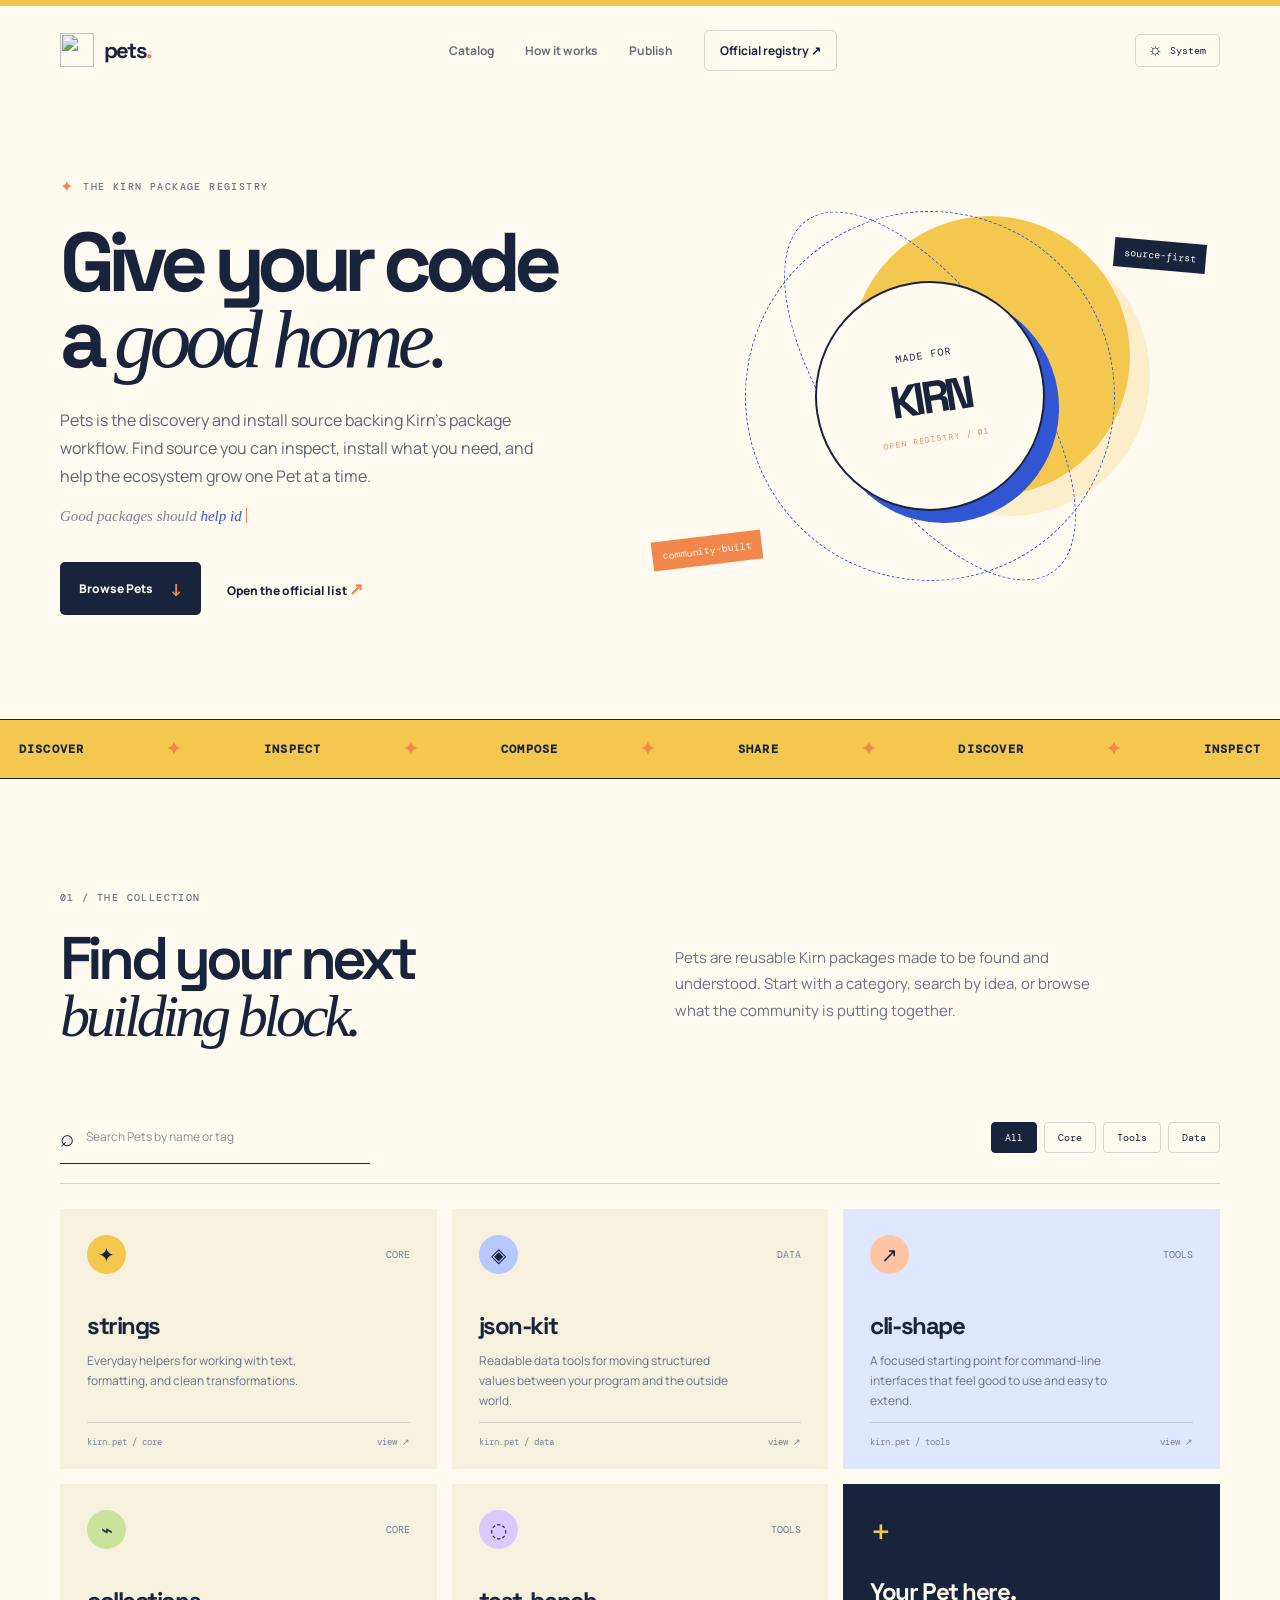
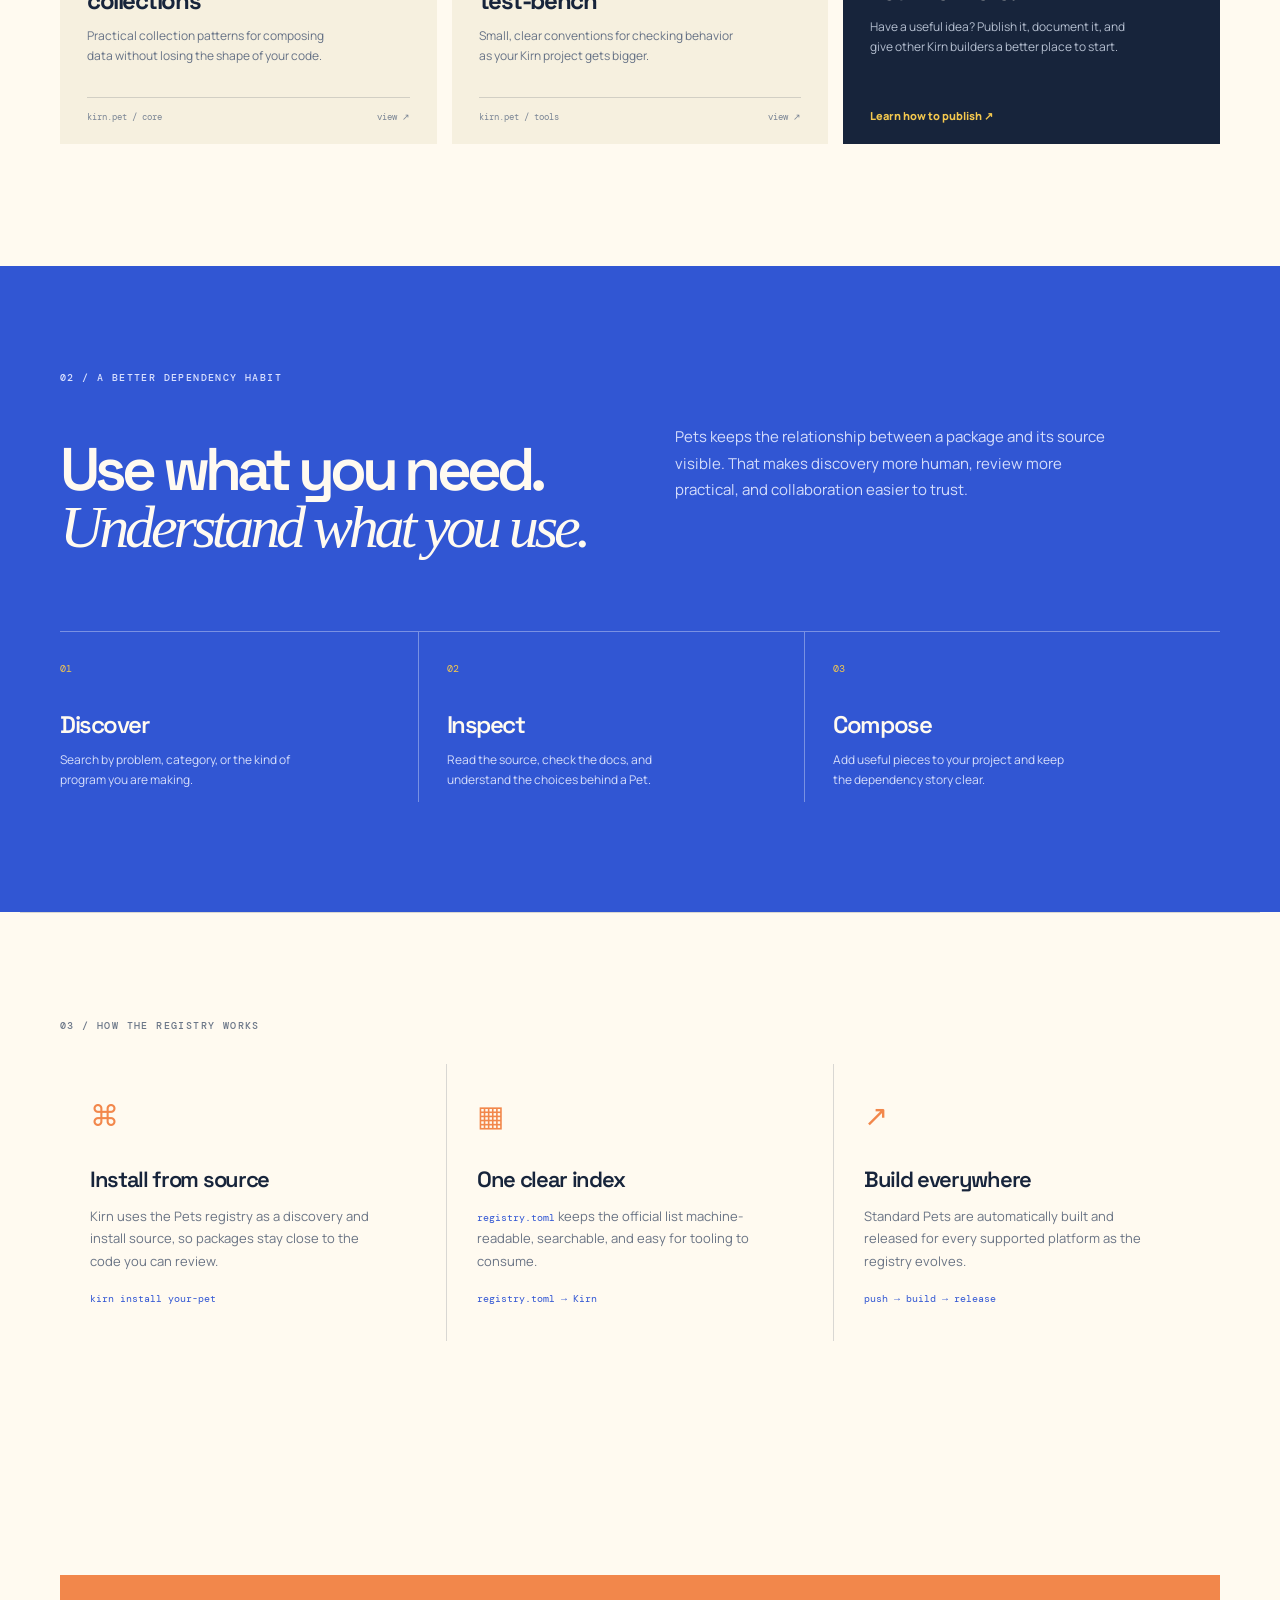
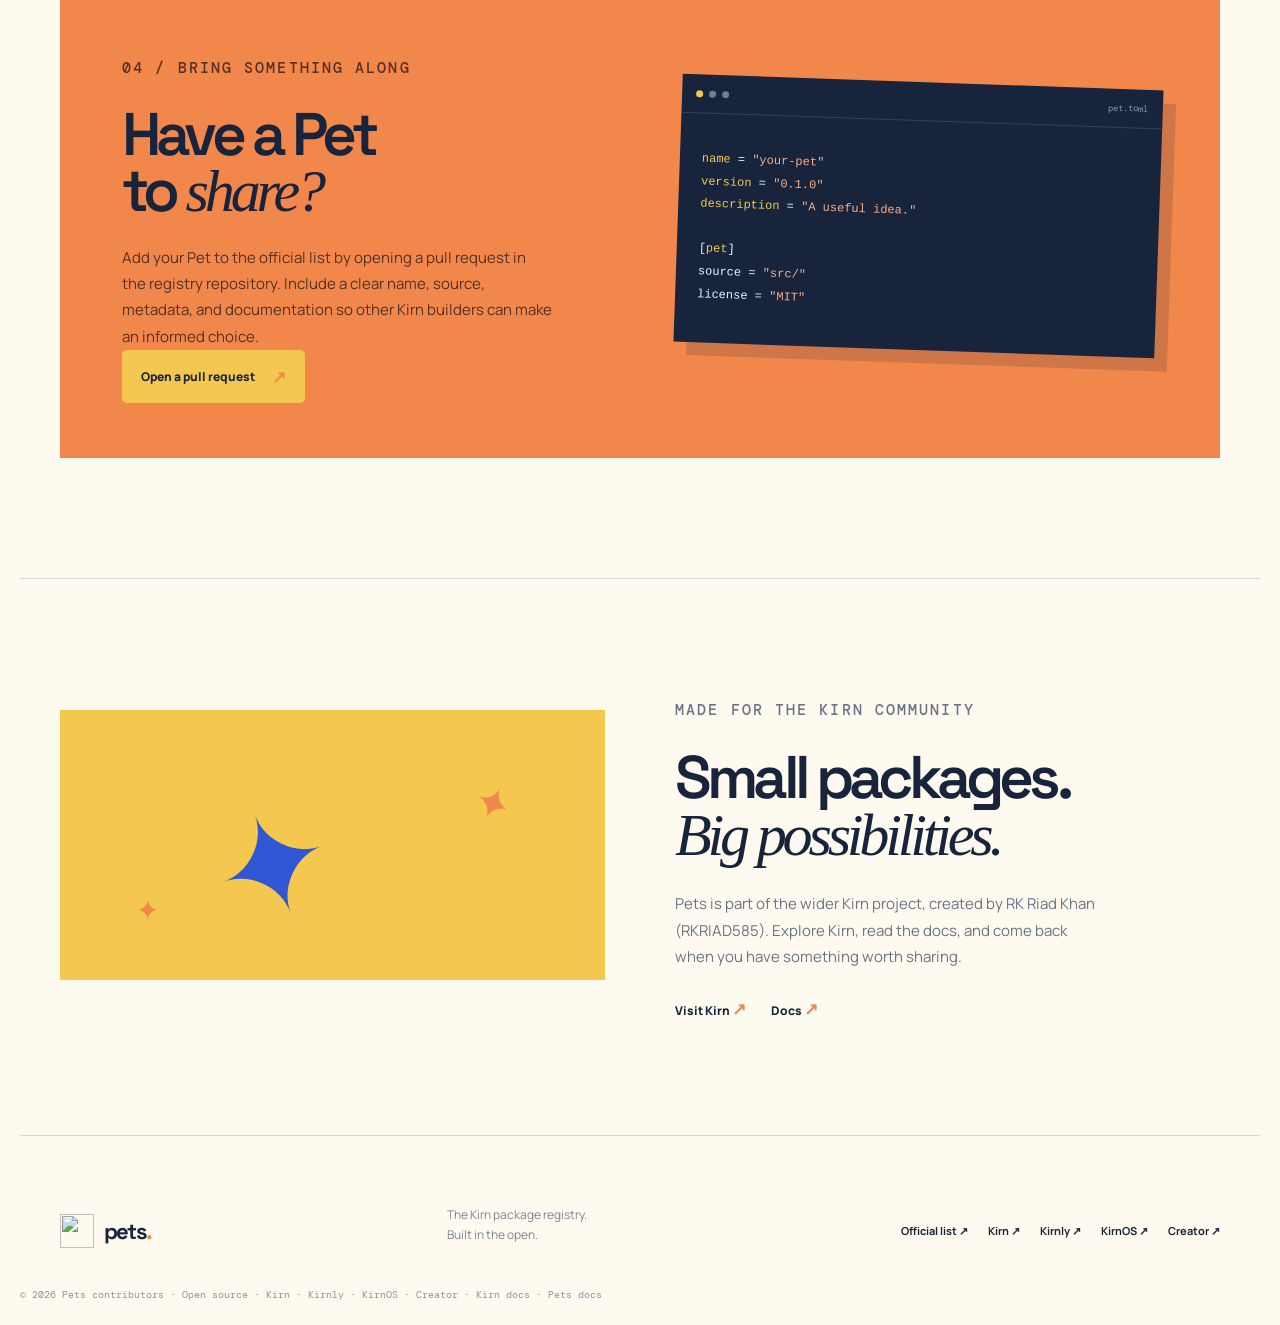
==== commit 11ed5d8e: "docs: link registry navbar to Pets guide" ====
--- a/index.html
+++ b/index.html
@@ -11,7 +11,7 @@
   <meta name="twitter:card" content="summary_large_image"><meta name="twitter:title" content="Kirn Pets Registry"><meta name="twitter:description" content="Discover, install, and share source-backed Pets for Kirn."><meta name="twitter:image" content="https://pets-registry.github.io/pats-logos/pats-1280x640.png"><meta name="twitter:image:alt" content="Pets registry profile banner">
   <link rel="icon" type="image/png" href="pats-logos/pats_icon-on-light.png"><link rel="preconnect" href="https://fonts.googleapis.com"><link rel="preconnect" href="https://fonts.gstatic.com" crossorigin><link href="https://fonts.googleapis.com/css2?family=DM+Mono:wght@400;500&family=Manrope:wght@400;500;600;700;800&family=Space+Grotesk:wght@500;600;700&display=swap" rel="stylesheet"><link rel="stylesheet" href="styles.css">
 </head>
-<body><div class="top-line"></div><header class="site-header"><a class="brand" href="#top"><img src="pats-logos/pats-icon.png" alt=""><span>pets<span class="dot">.</span></span></a><nav><a href="#catalog">Catalog</a><a href="#how-it-works">How it works</a><a href="#publish">Publish</a><a class="github" href="https://github.com/pets-registry/pets" target="_blank" rel="noreferrer">Official registry ↗</a></nav><div class="header-tools"><button class="theme-toggle" type="button" aria-label="Use system theme" title="Use system theme"><span class="theme-icon" aria-hidden="true">☼</span><span class="theme-label">System</span></button><button class="menu" aria-label="Toggle navigation" aria-expanded="false"><i></i><i></i></button></div></header>
+<body><div class="top-line"></div><header class="site-header"><a class="brand" href="#top"><img src="pats-logos/pats-icon.png" alt=""><span>pets<span class="dot">.</span></span></a><nav><a href="#catalog">Catalog</a><a href="#how-it-works">How it works</a><a href="#publish">Publish</a><a class="github" href="https://pets-registry.github.io/pets/" target="_blank" rel="noreferrer">Official registry ↗</a></nav><div class="header-tools"><button class="theme-toggle" type="button" aria-label="Use system theme" title="Use system theme"><span class="theme-icon" aria-hidden="true">☼</span><span class="theme-label">System</span></button><button class="menu" aria-label="Toggle navigation" aria-expanded="false"><i></i><i></i></button></div></header>
 <main id="top">
 <section class="hero shell"><div class="hero-copy"><p class="kicker"><span class="spark">✦</span> the Kirn package registry</p><h1>Give your code<br>a <em>good home.</em></h1><p class="hero-lede">Pets is the discovery and install source backing Kirn’s package workflow. Find source you can inspect, install what you need, and help the ecosystem grow one Pet at a time.</p><p class="hero-typing" aria-live="polite"><span>Good packages should </span><strong id="typing-text">help ideas travel.</strong><i class="typing-cursor" aria-hidden="true"></i></p><div class="hero-actions"><a class="button button-dark" href="#catalog">Browse Pets <span>↓</span></a><a class="quiet-link" href="https://github.com/pets-registry/pets" target="_blank" rel="noreferrer">Open the official list <span>↗</span></a></div></div><div class="hero-visual"><div class="sun"></div><div class="stamp"><span>made for</span><strong>KIRN</strong><small>OPEN REGISTRY / 01</small></div><div class="orbit orbit-a"></div><div class="orbit orbit-b"></div><div class="tiny-note note-a">source-first</div><div class="tiny-note note-b">community-built</div></div></section>
 <section class="ticker"><div><span>discover</span><b>✦</b><span>inspect</span><b>✦</b><span>compose</span><b>✦</b><span>share</span><b>✦</b><span>discover</span><b>✦</b><span>inspect</span></div></section>
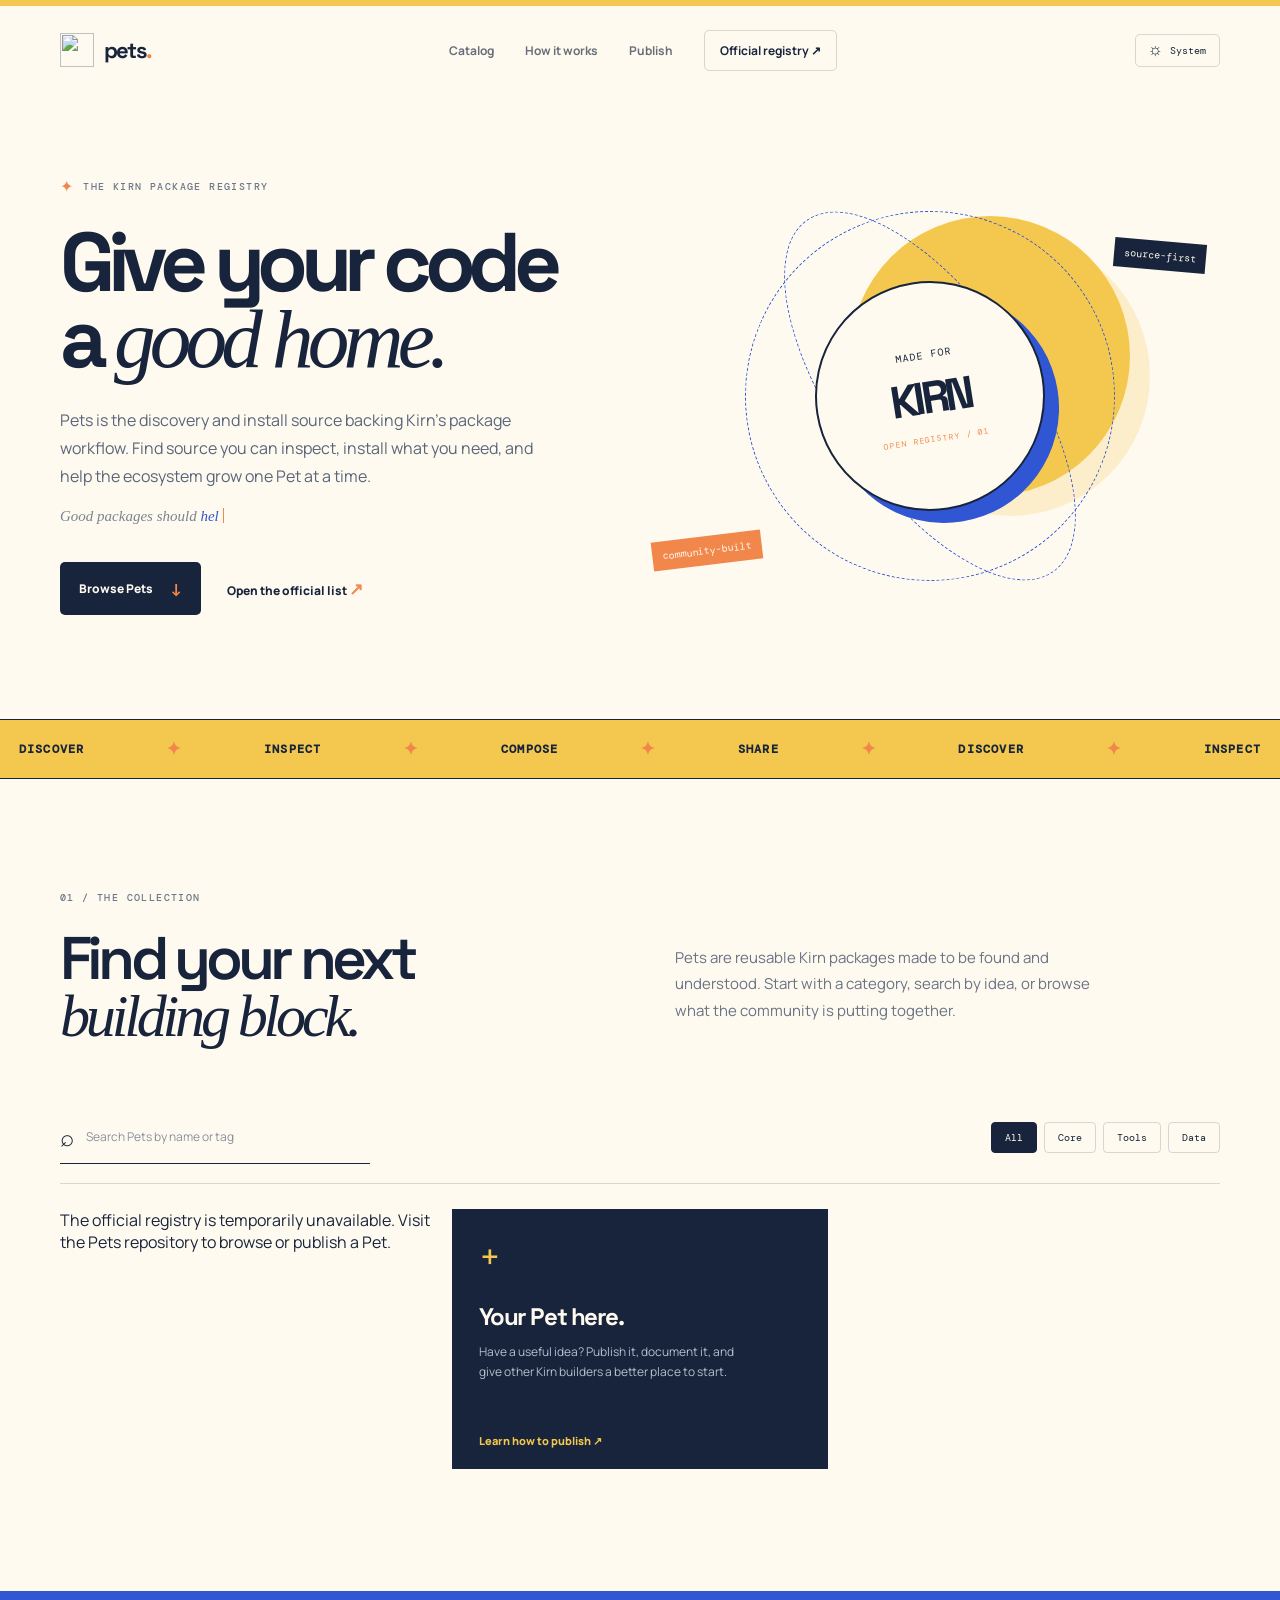
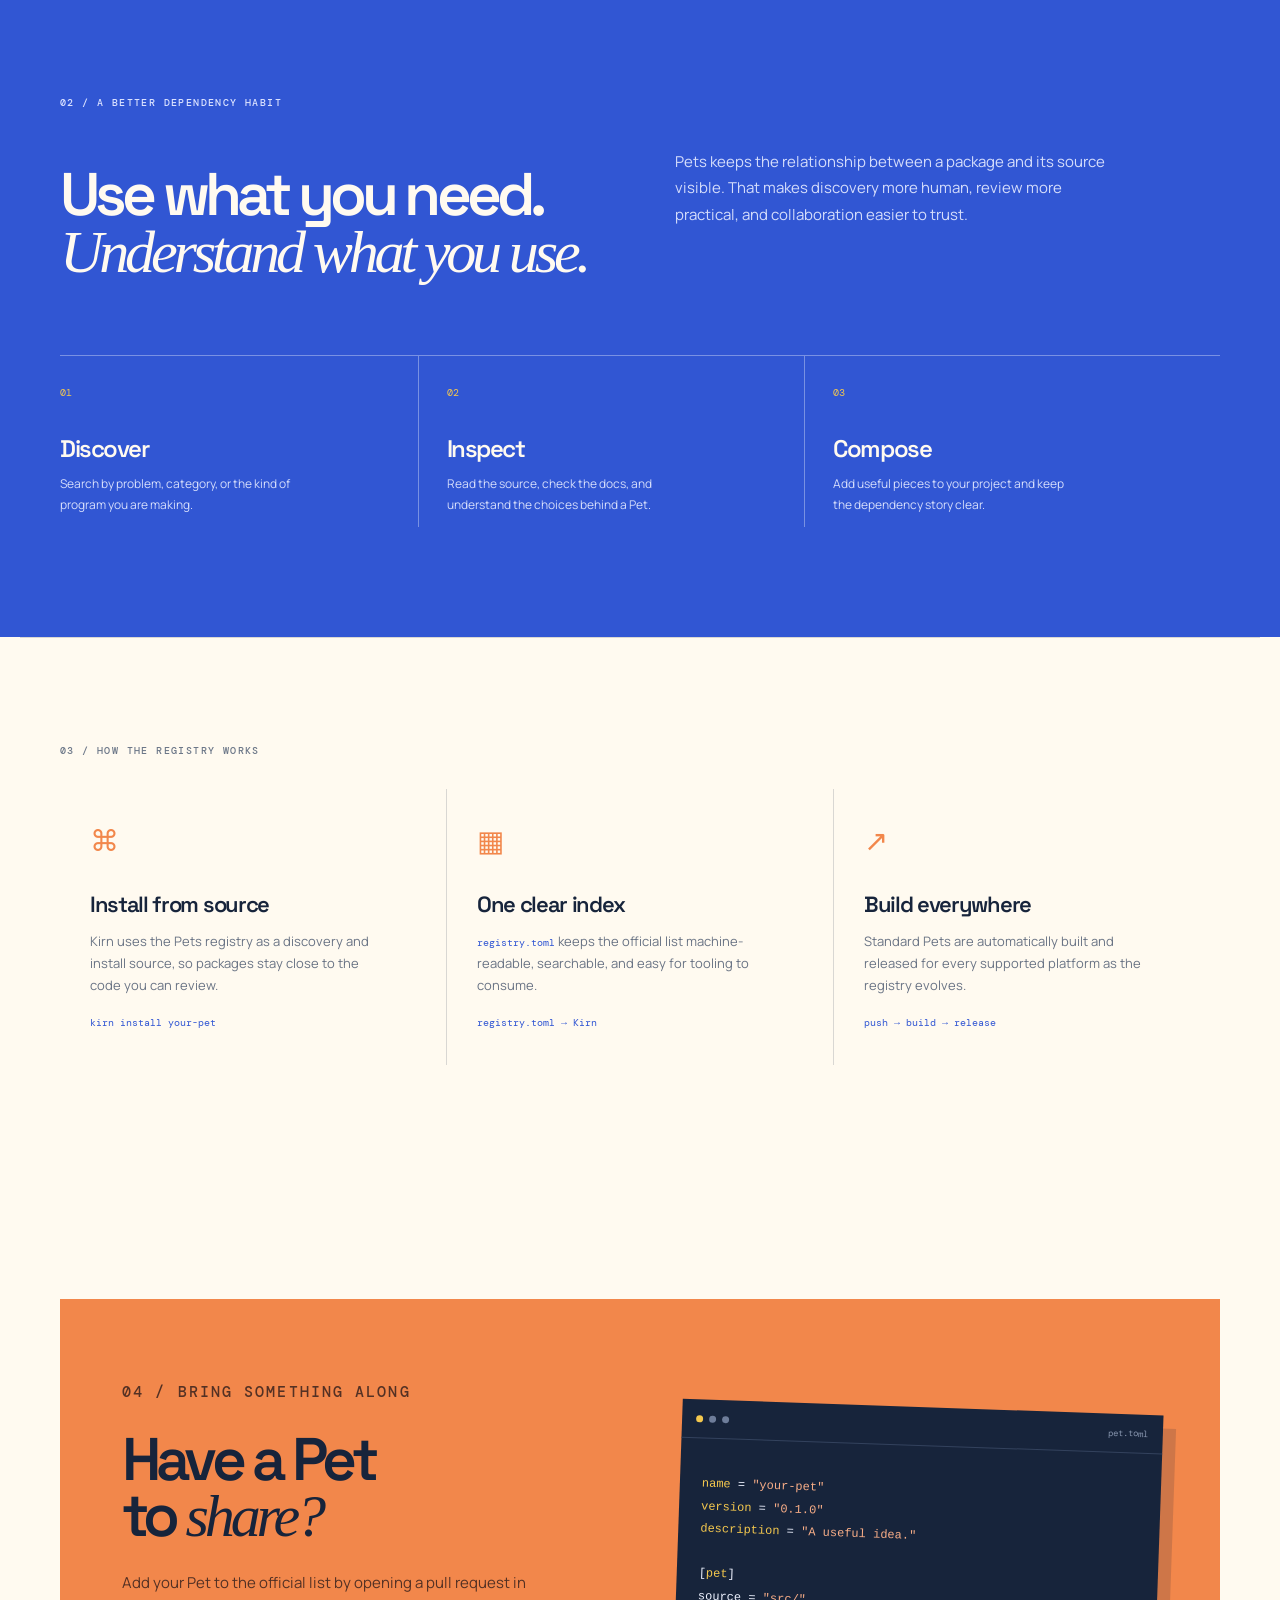
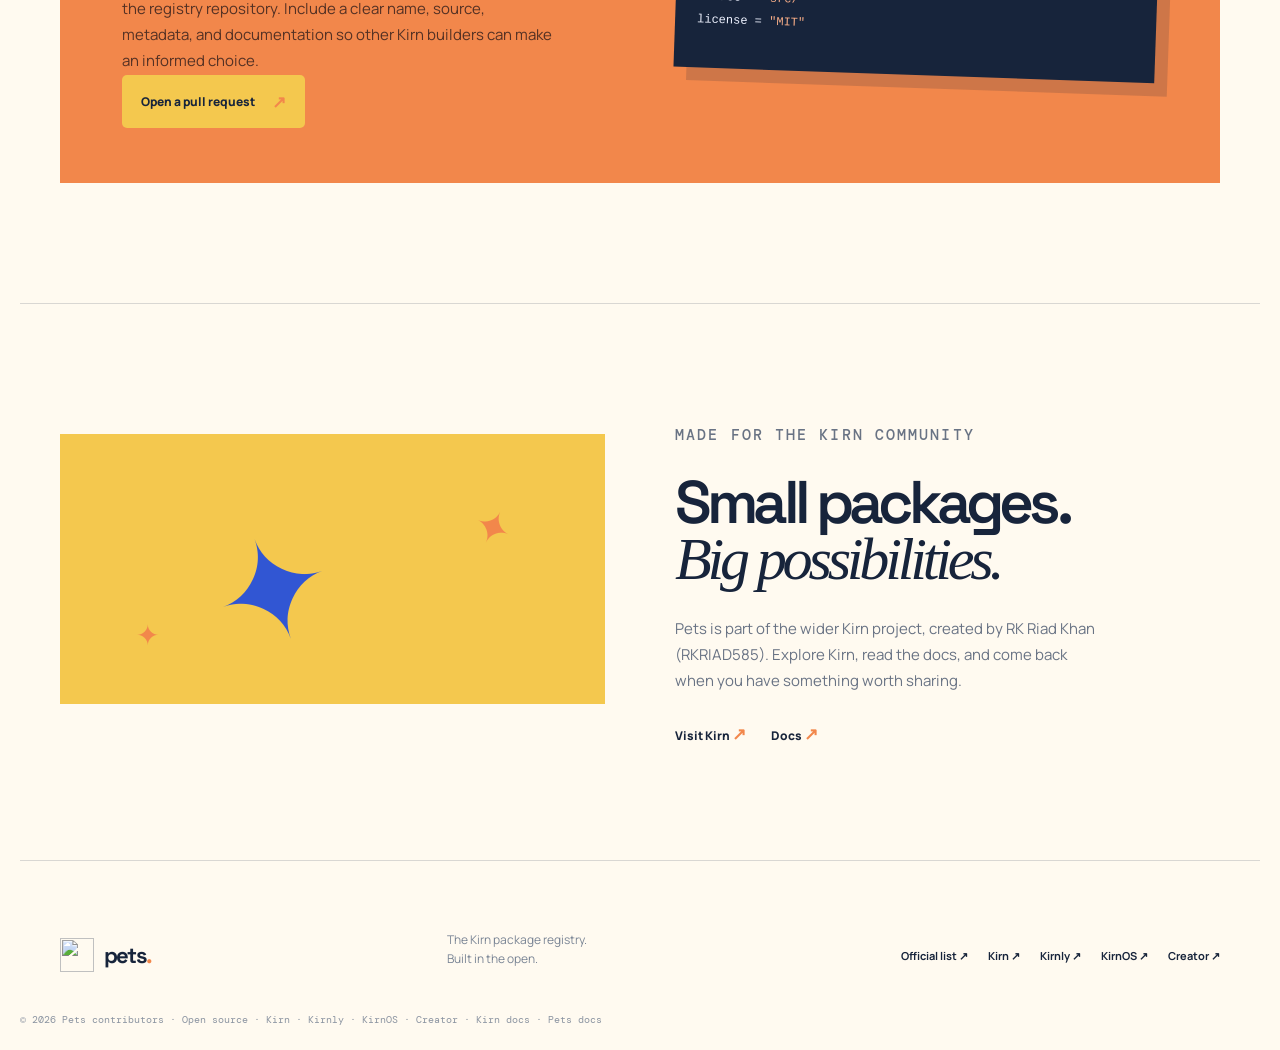
==== commit 19018e6a: "feat: load Pets collection from registry" ====
--- a/index.html
+++ b/index.html
@@ -15,7 +15,7 @@
 <main id="top">
 <section class="hero shell"><div class="hero-copy"><p class="kicker"><span class="spark">✦</span> the Kirn package registry</p><h1>Give your code<br>a <em>good home.</em></h1><p class="hero-lede">Pets is the discovery and install source backing Kirn’s package workflow. Find source you can inspect, install what you need, and help the ecosystem grow one Pet at a time.</p><p class="hero-typing" aria-live="polite"><span>Good packages should </span><strong id="typing-text">help ideas travel.</strong><i class="typing-cursor" aria-hidden="true"></i></p><div class="hero-actions"><a class="button button-dark" href="#catalog">Browse Pets <span>↓</span></a><a class="quiet-link" href="https://github.com/pets-registry/pets" target="_blank" rel="noreferrer">Open the official list <span>↗</span></a></div></div><div class="hero-visual"><div class="sun"></div><div class="stamp"><span>made for</span><strong>KIRN</strong><small>OPEN REGISTRY / 01</small></div><div class="orbit orbit-a"></div><div class="orbit orbit-b"></div><div class="tiny-note note-a">source-first</div><div class="tiny-note note-b">community-built</div></div></section>
 <section class="ticker"><div><span>discover</span><b>✦</b><span>inspect</span><b>✦</b><span>compose</span><b>✦</b><span>share</span><b>✦</b><span>discover</span><b>✦</b><span>inspect</span></div></section>
-<section class="catalog shell" id="catalog"><div class="section-top"><div><p class="eyebrow">01 / the collection</p><h2>Find your next<br><em>building block.</em></h2></div><p class="section-intro">Pets are reusable Kirn packages made to be found and understood. Start with a category, search by idea, or browse what the community is putting together.</p></div><div class="catalog-tools"><label class="search"><span>⌕</span><input id="pet-search" type="search" placeholder="Search Pets by name or tag" aria-label="Search Pets"></label><div class="filters" role="group" aria-label="Filter Pets"><button class="filter active" data-filter="all">All</button><button class="filter" data-filter="core">Core</button><button class="filter" data-filter="tools">Tools</button><button class="filter" data-filter="data">Data</button></div></div><div class="pet-grid" id="pet-grid"><article class="pet-card" data-category="core" data-search="core strings text"><div class="pet-card-top"><span class="pet-mark mark-yellow">✦</span><span class="pet-status">core</span></div><h3>strings</h3><p>Everyday helpers for working with text, formatting, and clean transformations.</p><div class="pet-meta"><span>kirn.pet / core</span><span>view ↗</span></div></article><article class="pet-card" data-category="data" data-search="data json serialization"><div class="pet-card-top"><span class="pet-mark mark-blue">◈</span><span class="pet-status">data</span></div><h3>json-kit</h3><p>Readable data tools for moving structured values between your program and the outside world.</p><div class="pet-meta"><span>kirn.pet / data</span><span>view ↗</span></div></article><article class="pet-card featured" data-category="tools" data-search="tools cli command line"><div class="pet-card-top"><span class="pet-mark mark-orange">↗</span><span class="pet-status">tools</span></div><h3>cli-shape</h3><p>A focused starting point for command-line interfaces that feel good to use and easy to extend.</p><div class="pet-meta"><span>kirn.pet / tools</span><span>view ↗</span></div></article><article class="pet-card" data-category="core" data-search="core collections iteration"><div class="pet-card-top"><span class="pet-mark mark-green">⌁</span><span class="pet-status">core</span></div><h3>collections</h3><p>Practical collection patterns for composing data without losing the shape of your code.</p><div class="pet-meta"><span>kirn.pet / core</span><span>view ↗</span></div></article><article class="pet-card" data-category="tools" data-search="tools testing test"><div class="pet-card-top"><span class="pet-mark mark-purple">◌</span><span class="pet-status">tools</span></div><h3>test-bench</h3><p>Small, clear conventions for checking behavior as your Kirn project gets bigger.</p><div class="pet-meta"><span>kirn.pet / tools</span><span>view ↗</span></div></article><article class="pet-card empty-card"><span class="plus">+</span><h3>Your Pet here.</h3><p>Have a useful idea? Publish it, document it, and give other Kirn builders a better place to start.</p><a href="#publish">Learn how to publish ↗</a></article></div><p class="no-results" id="no-results">No Pets match that search yet. Try another idea.</p></section>
+<section class="catalog shell" id="catalog"><div class="section-top"><div><p class="eyebrow">01 / the collection</p><h2>Find your next<br><em>building block.</em></h2></div><p class="section-intro">Pets are reusable Kirn packages made to be found and understood. Start with a category, search by idea, or browse what the community is putting together.</p></div><div class="catalog-tools"><label class="search"><span>⌕</span><input id="pet-search" type="search" placeholder="Search Pets by name or tag" aria-label="Search Pets"></label><div class="filters" role="group" aria-label="Filter Pets"><button class="filter active" data-filter="all">All</button><button class="filter" data-filter="core">Core</button><button class="filter" data-filter="tools">Tools</button><button class="filter" data-filter="data">Data</button></div></div><div class="pet-grid" id="pet-grid"><p class="pet-loading" id="pet-loading">Loading Pets from the official registry…</p><article class="pet-card empty-card"><span class="plus">+</span><h3>Your Pet here.</h3><p>Have a useful idea? Publish it, document it, and give other Kirn builders a better place to start.</p><a href="#publish">Learn how to publish ↗</a></article></div><p class="no-results" id="no-results">No Pets match that search yet. Try another idea.</p></section>
 <section class="how shell" id="how-it-works"><div class="eyebrow">02 / a better dependency habit</div><div class="how-head"><h2>Use what you need.<br><em>Understand what you use.</em></h2><p>Pets keeps the relationship between a package and its source visible. That makes discovery more human, review more practical, and collaboration easier to trust.</p></div><div class="steps"><div><span>01</span><strong>Discover</strong><p>Search by problem, category, or the kind of program you are making.</p></div><div><span>02</span><strong>Inspect</strong><p>Read the source, check the docs, and understand the choices behind a Pet.</p></div><div><span>03</span><strong>Compose</strong><p>Add useful pieces to your project and keep the dependency story clear.</p></div></div></section>
 <section class="registry-flow shell"><div class="eyebrow">03 / how the registry works</div><div class="flow-grid"><div><span class="flow-icon">⌘</span><h3>Install from source</h3><p>Kirn uses the Pets registry as a discovery and install source, so packages stay close to the code you can review.</p><code>kirn install your-pet</code></div><div><span class="flow-icon">▦</span><h3>One clear index</h3><p><code>registry.toml</code> keeps the official list machine-readable, searchable, and easy for tooling to consume.</p><code>registry.toml → Kirn</code></div><div><span class="flow-icon">↗</span><h3>Build everywhere</h3><p>Standard Pets are automatically built and released for every supported platform as the registry evolves.</p><code>push → build → release</code></div></div></section>
 <section class="publish shell" id="publish"><div class="publish-card"><div><p class="eyebrow">04 / bring something along</p><h2>Have a Pet<br>to <em>share?</em></h2><p>Add your Pet to the official list by opening a pull request in the registry repository. Include a clear name, source, metadata, and documentation so other Kirn builders can make an informed choice.</p><a class="button button-yellow" href="https://github.com/pets-registry/pets" target="_blank" rel="noreferrer">Open a pull request <span>↗</span></a></div><div class="manifest"><div class="manifest-bar"><span></span><span></span><span></span><small>pet.toml</small></div><pre><code><b>name</b> = <i>"your-pet"</i><br><b>version</b> = <i>"0.1.0"</i><br><b>description</b> = <i>"A useful idea."</i><br><br>[<b>pet</b>]<br>source = <i>"src/"</i><br>license = <i>"MIT"</i></code></pre></div></div></section>
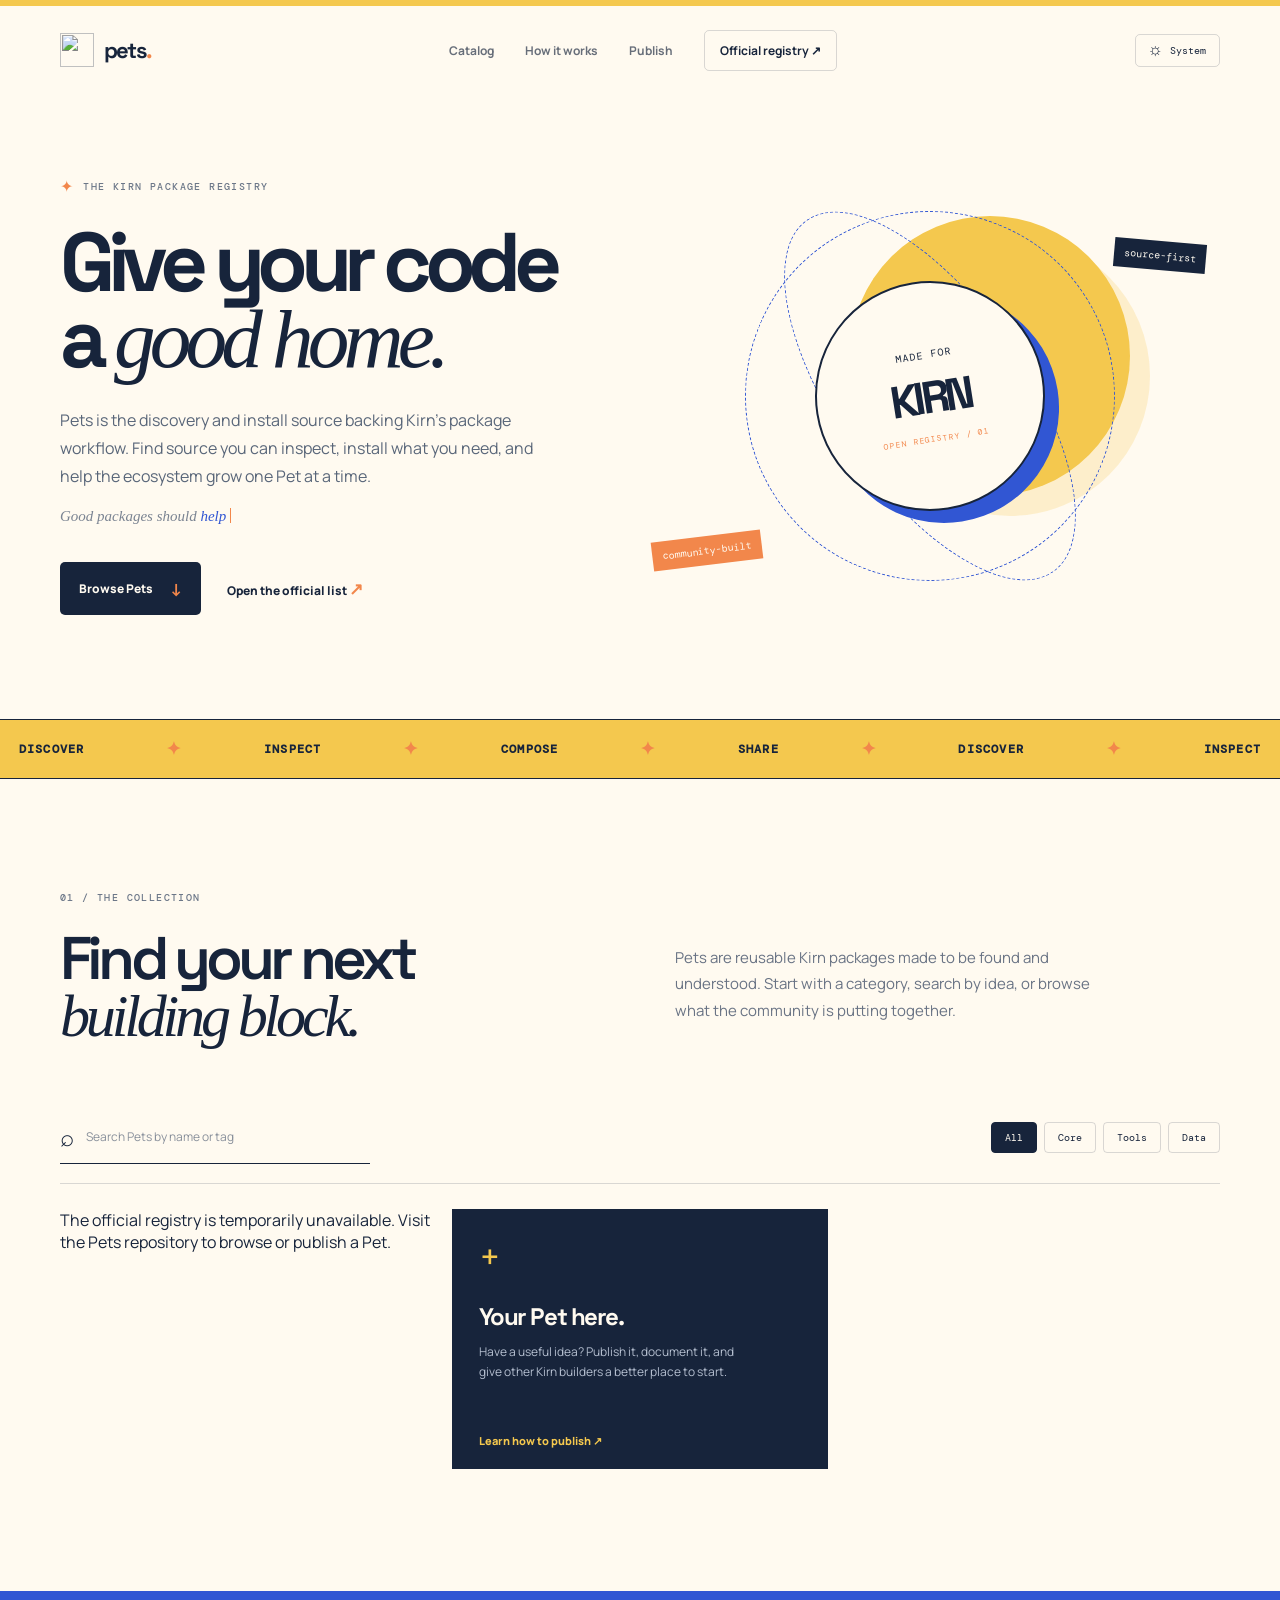
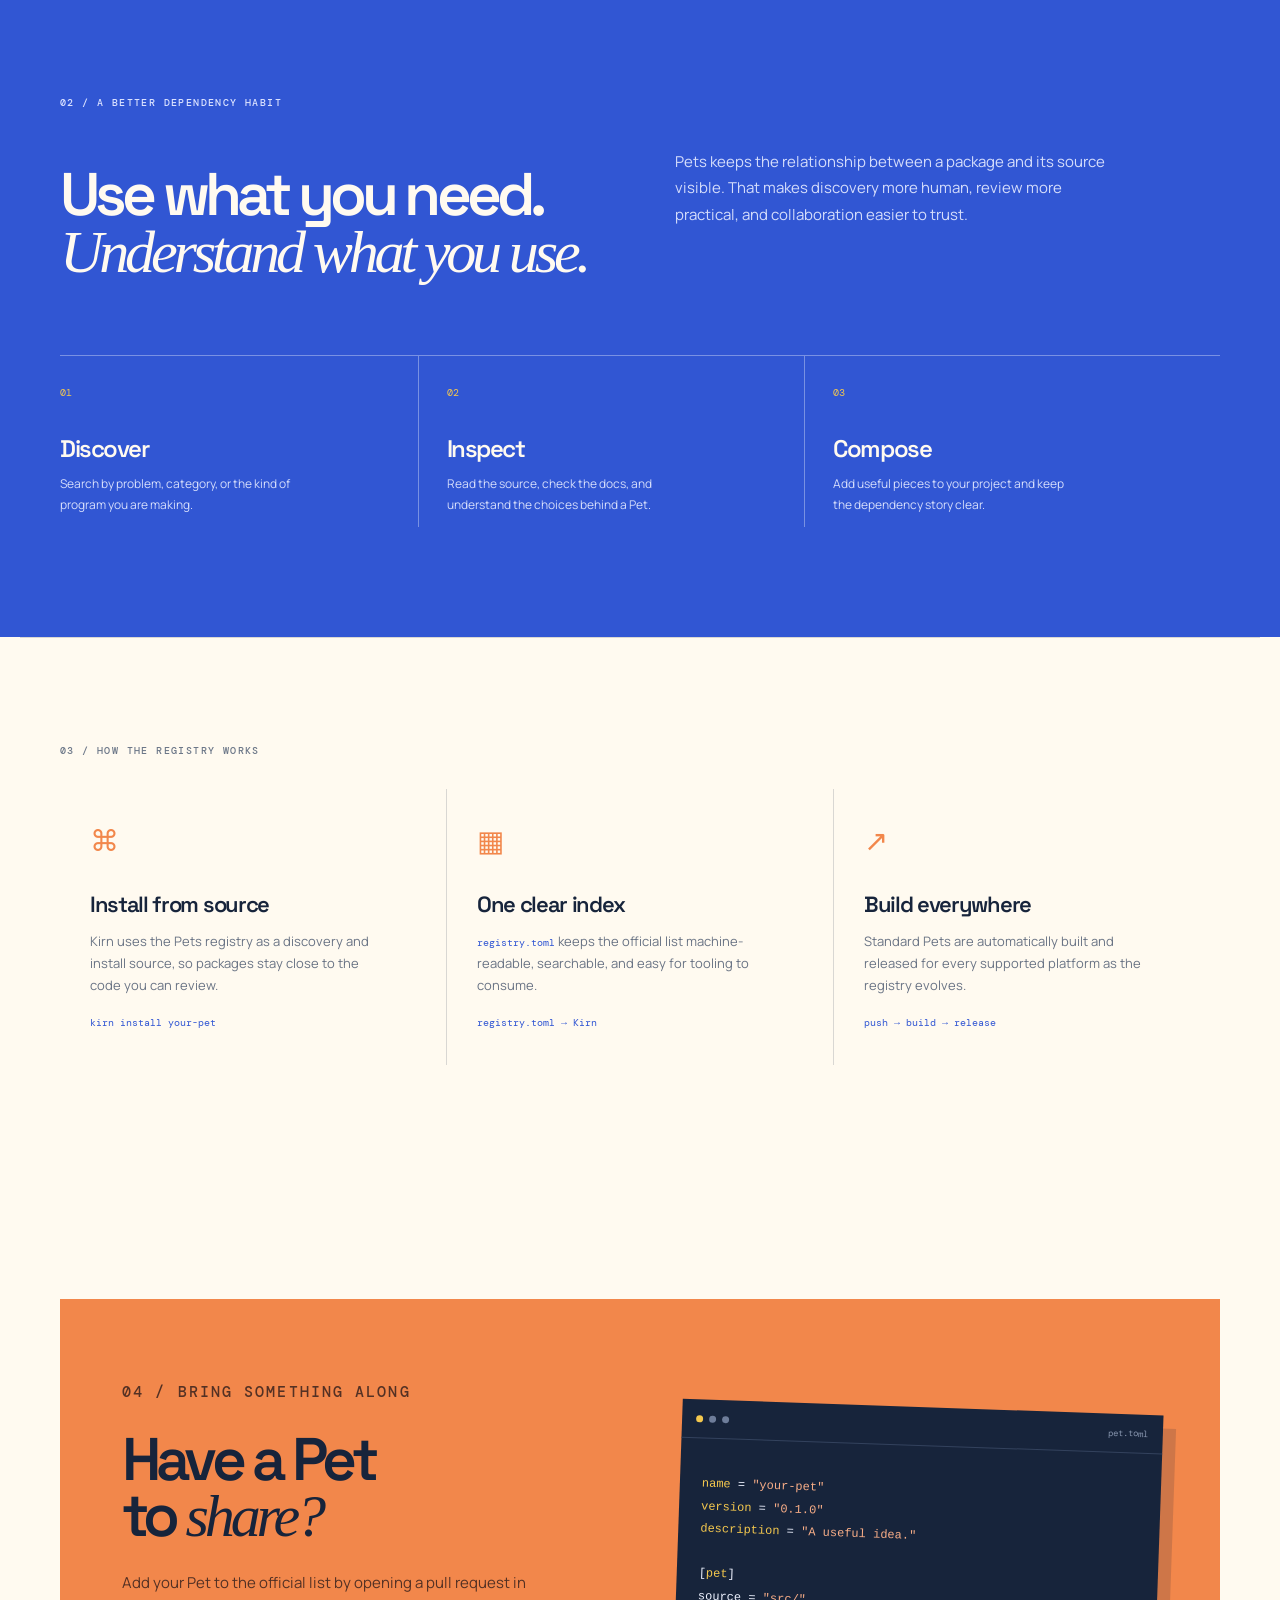
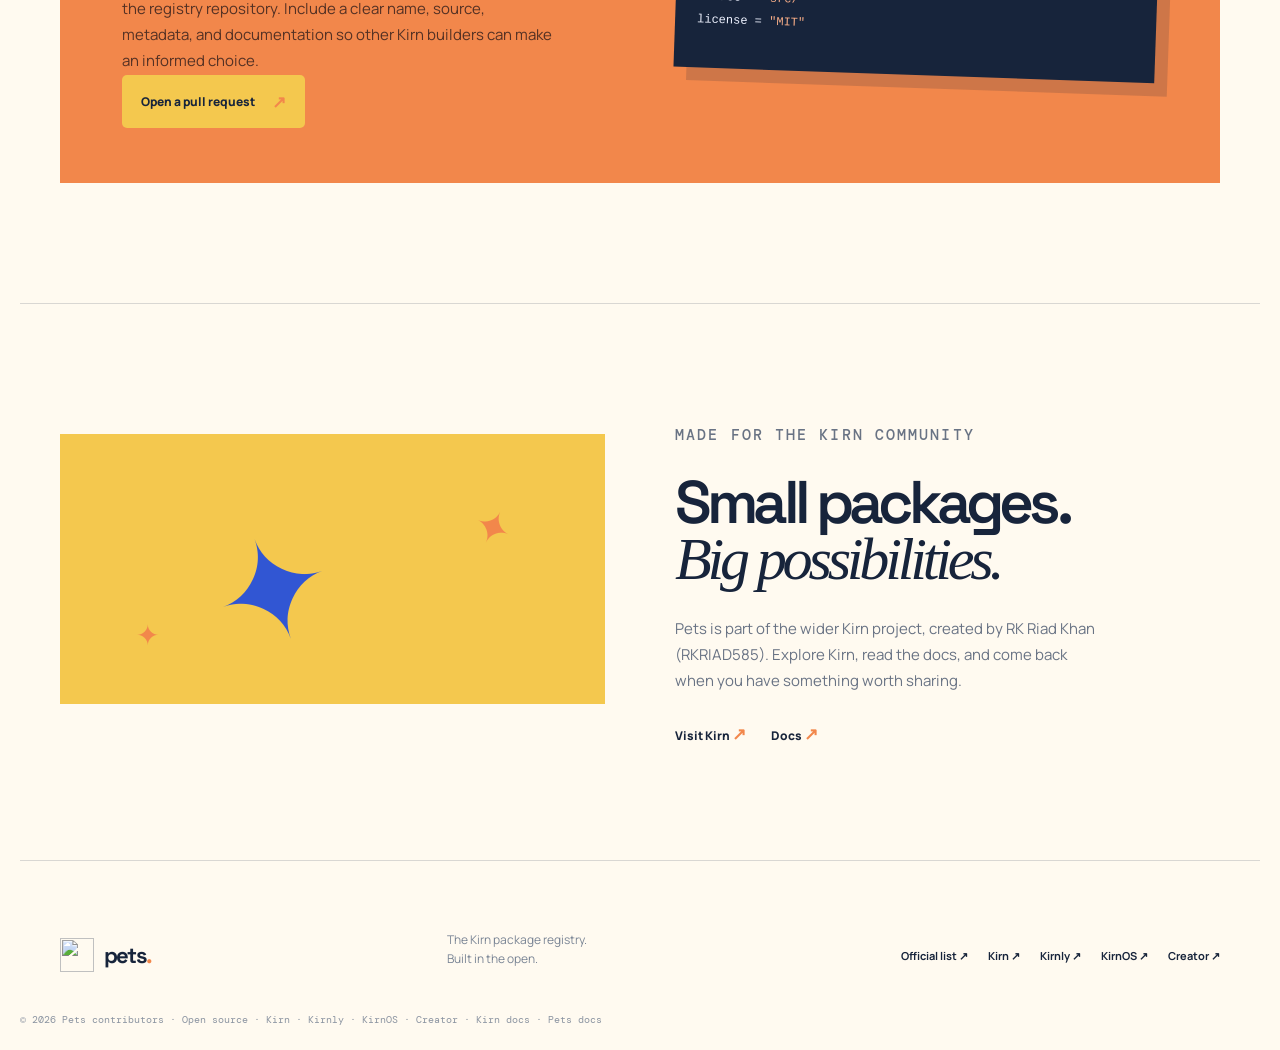
==== commit 49063731: "docs: link pull request guide" ====
--- a/index.html
+++ b/index.html
@@ -18,6 +18,6 @@
 <section class="catalog shell" id="catalog"><div class="section-top"><div><p class="eyebrow">01 / the collection</p><h2>Find your next<br><em>building block.</em></h2></div><p class="section-intro">Pets are reusable Kirn packages made to be found and understood. Start with a category, search by idea, or browse what the community is putting together.</p></div><div class="catalog-tools"><label class="search"><span>⌕</span><input id="pet-search" type="search" placeholder="Search Pets by name or tag" aria-label="Search Pets"></label><div class="filters" role="group" aria-label="Filter Pets"><button class="filter active" data-filter="all">All</button><button class="filter" data-filter="core">Core</button><button class="filter" data-filter="tools">Tools</button><button class="filter" data-filter="data">Data</button></div></div><div class="pet-grid" id="pet-grid"><p class="pet-loading" id="pet-loading">Loading Pets from the official registry…</p><article class="pet-card empty-card"><span class="plus">+</span><h3>Your Pet here.</h3><p>Have a useful idea? Publish it, document it, and give other Kirn builders a better place to start.</p><a href="#publish">Learn how to publish ↗</a></article></div><p class="no-results" id="no-results">No Pets match that search yet. Try another idea.</p></section>
 <section class="how shell" id="how-it-works"><div class="eyebrow">02 / a better dependency habit</div><div class="how-head"><h2>Use what you need.<br><em>Understand what you use.</em></h2><p>Pets keeps the relationship between a package and its source visible. That makes discovery more human, review more practical, and collaboration easier to trust.</p></div><div class="steps"><div><span>01</span><strong>Discover</strong><p>Search by problem, category, or the kind of program you are making.</p></div><div><span>02</span><strong>Inspect</strong><p>Read the source, check the docs, and understand the choices behind a Pet.</p></div><div><span>03</span><strong>Compose</strong><p>Add useful pieces to your project and keep the dependency story clear.</p></div></div></section>
 <section class="registry-flow shell"><div class="eyebrow">03 / how the registry works</div><div class="flow-grid"><div><span class="flow-icon">⌘</span><h3>Install from source</h3><p>Kirn uses the Pets registry as a discovery and install source, so packages stay close to the code you can review.</p><code>kirn install your-pet</code></div><div><span class="flow-icon">▦</span><h3>One clear index</h3><p><code>registry.toml</code> keeps the official list machine-readable, searchable, and easy for tooling to consume.</p><code>registry.toml → Kirn</code></div><div><span class="flow-icon">↗</span><h3>Build everywhere</h3><p>Standard Pets are automatically built and released for every supported platform as the registry evolves.</p><code>push → build → release</code></div></div></section>
-<section class="publish shell" id="publish"><div class="publish-card"><div><p class="eyebrow">04 / bring something along</p><h2>Have a Pet<br>to <em>share?</em></h2><p>Add your Pet to the official list by opening a pull request in the registry repository. Include a clear name, source, metadata, and documentation so other Kirn builders can make an informed choice.</p><a class="button button-yellow" href="https://github.com/pets-registry/pets" target="_blank" rel="noreferrer">Open a pull request <span>↗</span></a></div><div class="manifest"><div class="manifest-bar"><span></span><span></span><span></span><small>pet.toml</small></div><pre><code><b>name</b> = <i>"your-pet"</i><br><b>version</b> = <i>"0.1.0"</i><br><b>description</b> = <i>"A useful idea."</i><br><br>[<b>pet</b>]<br>source = <i>"src/"</i><br>license = <i>"MIT"</i></code></pre></div></div></section>
+<section class="publish shell" id="publish"><div class="publish-card"><div><p class="eyebrow">04 / bring something along</p><h2>Have a Pet<br>to <em>share?</em></h2><p>Add your Pet to the official list by opening a pull request in the registry repository. Include a clear name, source, metadata, and documentation so other Kirn builders can make an informed choice.</p><a class="button button-yellow" href="https://pets-registry.github.io/pets/" target="_blank" rel="noreferrer">Open a pull request <span>↗</span></a></div><div class="manifest"><div class="manifest-bar"><span></span><span></span><span></span><small>pet.toml</small></div><pre><code><b>name</b> = <i>"your-pet"</i><br><b>version</b> = <i>"0.1.0"</i><br><b>description</b> = <i>"A useful idea."</i><br><br>[<b>pet</b>]<br>source = <i>"src/"</i><br>license = <i>"MIT"</i></code></pre></div></div></section>
 <section class="relationship shell"><div class="relationship-art"><span class="big-paw">✦</span><span class="small-paw paw-one">✦</span><span class="small-paw paw-two">✦</span></div><div><p class="eyebrow">made for the Kirn community</p><h2>Small packages.<br><em>Big possibilities.</em></h2><p>Pets is part of the wider Kirn project, created by RK Riad Khan (RKRIAD585). Explore Kirn, read the docs, and come back when you have something worth sharing.</p><div class="link-row"><a class="quiet-link" href="https://kirn-lang.github.io" target="_blank" rel="noreferrer">Visit Kirn <span>↗</span></a><a class="quiet-link" href="https://rkriad585.github.io/kirn/" target="_blank" rel="noreferrer">Docs <span>↗</span></a></div></div></section>
 </main><footer class="footer shell"><a class="brand" href="#top"><img src="pats-logos/pats-icon.png" alt=""><span>pets<span class="dot">.</span></span></a><p>The Kirn package registry.<br>Built in the open.</p><div><a href="https://github.com/pets-registry/pets" target="_blank" rel="noreferrer">Official list ↗</a><a href="https://kirn-lang.github.io/" target="_blank" rel="noreferrer">Kirn ↗</a><a href="https://kirnly.github.io/" target="_blank" rel="noreferrer">Kirnly ↗</a><a href="https://kirnos-kernel.github.io/" target="_blank" rel="noreferrer">KirnOS ↗</a><a href="https://rkriad585.github.io/" target="_blank" rel="noreferrer">Creator ↗</a></div><small>© 2026 Pets contributors · Open source · <a href="https://kirn-lang.github.io/" target="_blank" rel="noreferrer">Kirn</a> · <a href="https://kirnly.github.io/" target="_blank" rel="noreferrer">Kirnly</a> · <a href="https://kirnos-kernel.github.io/" target="_blank" rel="noreferrer">KirnOS</a> · <a href="https://rkriad585.github.io/" target="_blank" rel="noreferrer">Creator</a> · <a href="https://rkriad585.github.io/kirn/" target="_blank" rel="noreferrer">Kirn docs</a> · <a href="https://pets-registry.github.io/pets" target="_blank" rel="noreferrer">Pets docs</a></small></footer><script type="application/ld+json">{"@context":"https://schema.org","@type":"WebSite","name":"Pets","description":"The source-backed package registry for the Kirn programming language, including registry.toml indexing and automated cross-platform releases for standard Pets.","url":"https://pets-registry.github.io/","sameAs":["https://github.com/pets-registry/pets"],"creator":{"@type":"Person","name":"RK Riad Khan","alternateName":"RKRIAD585","url":"https://rkriad585.github.io"}}</script><script src="script.js"></script></body></html>
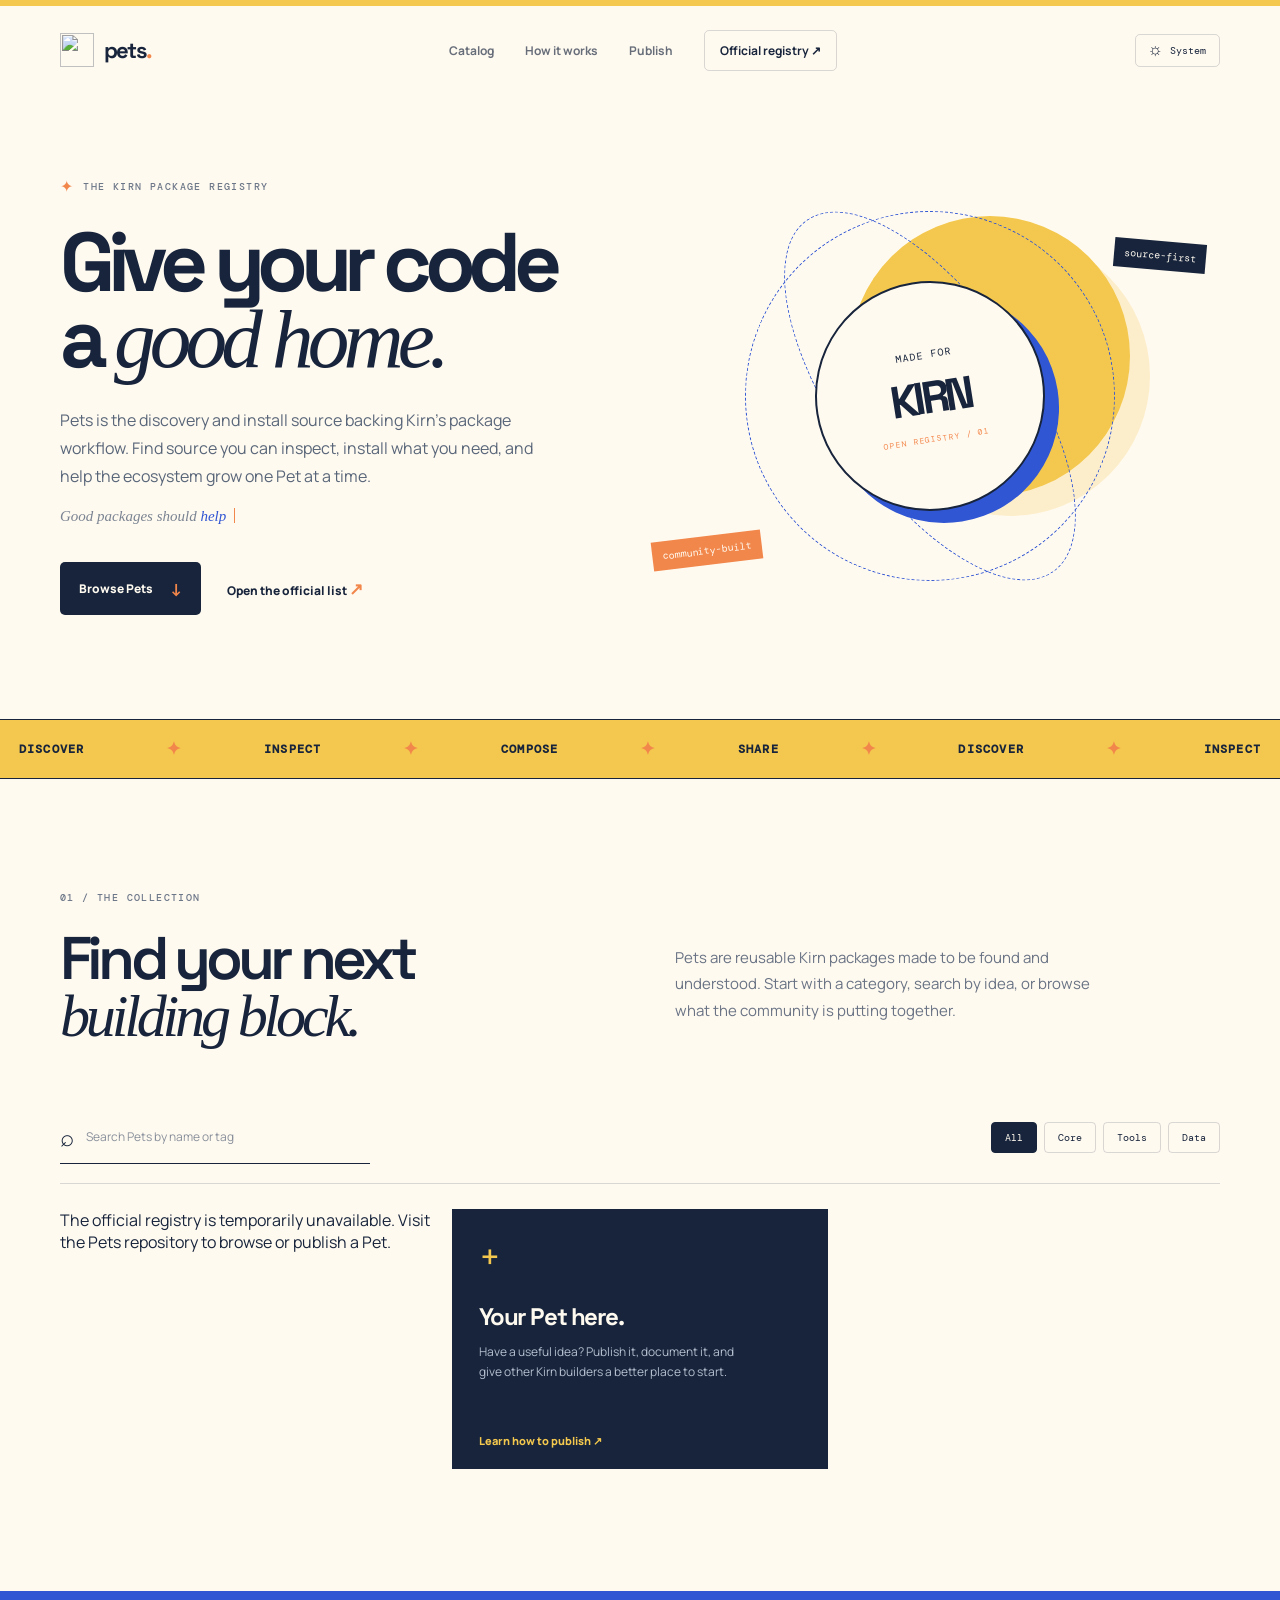
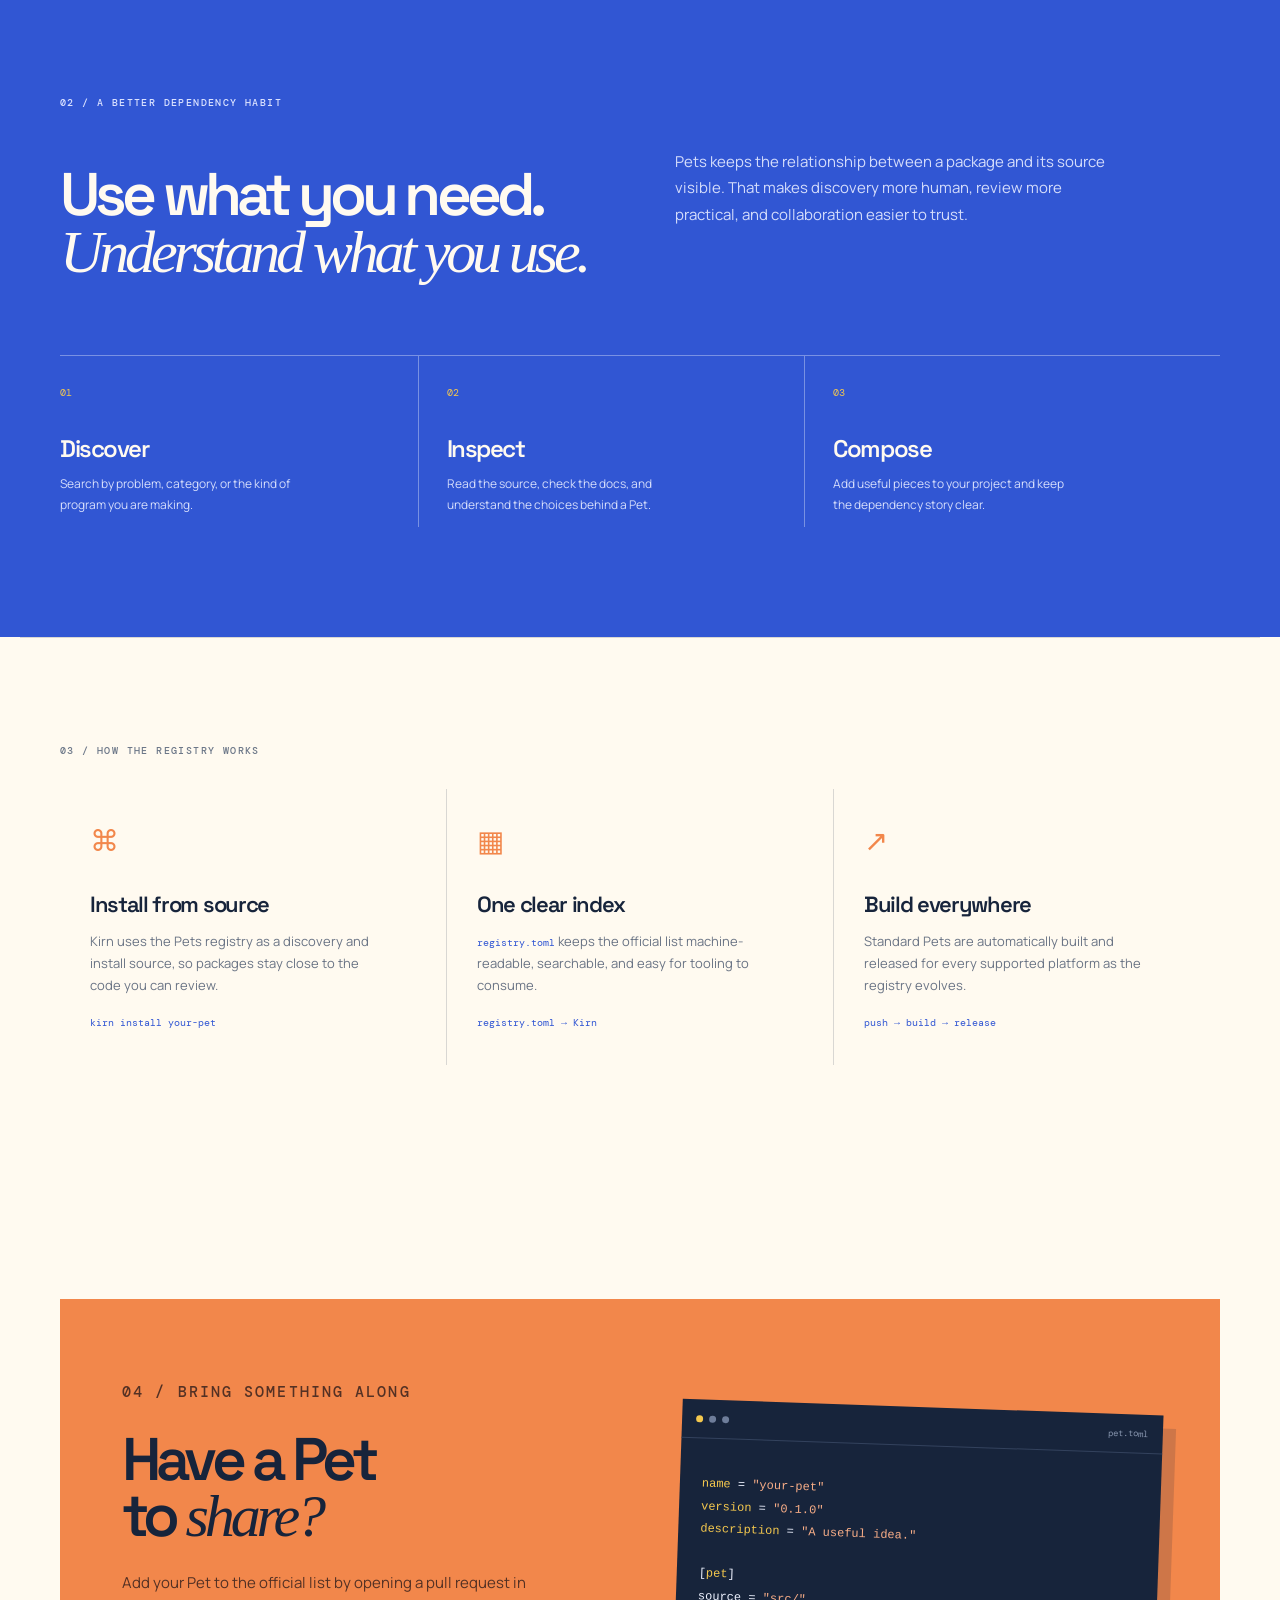
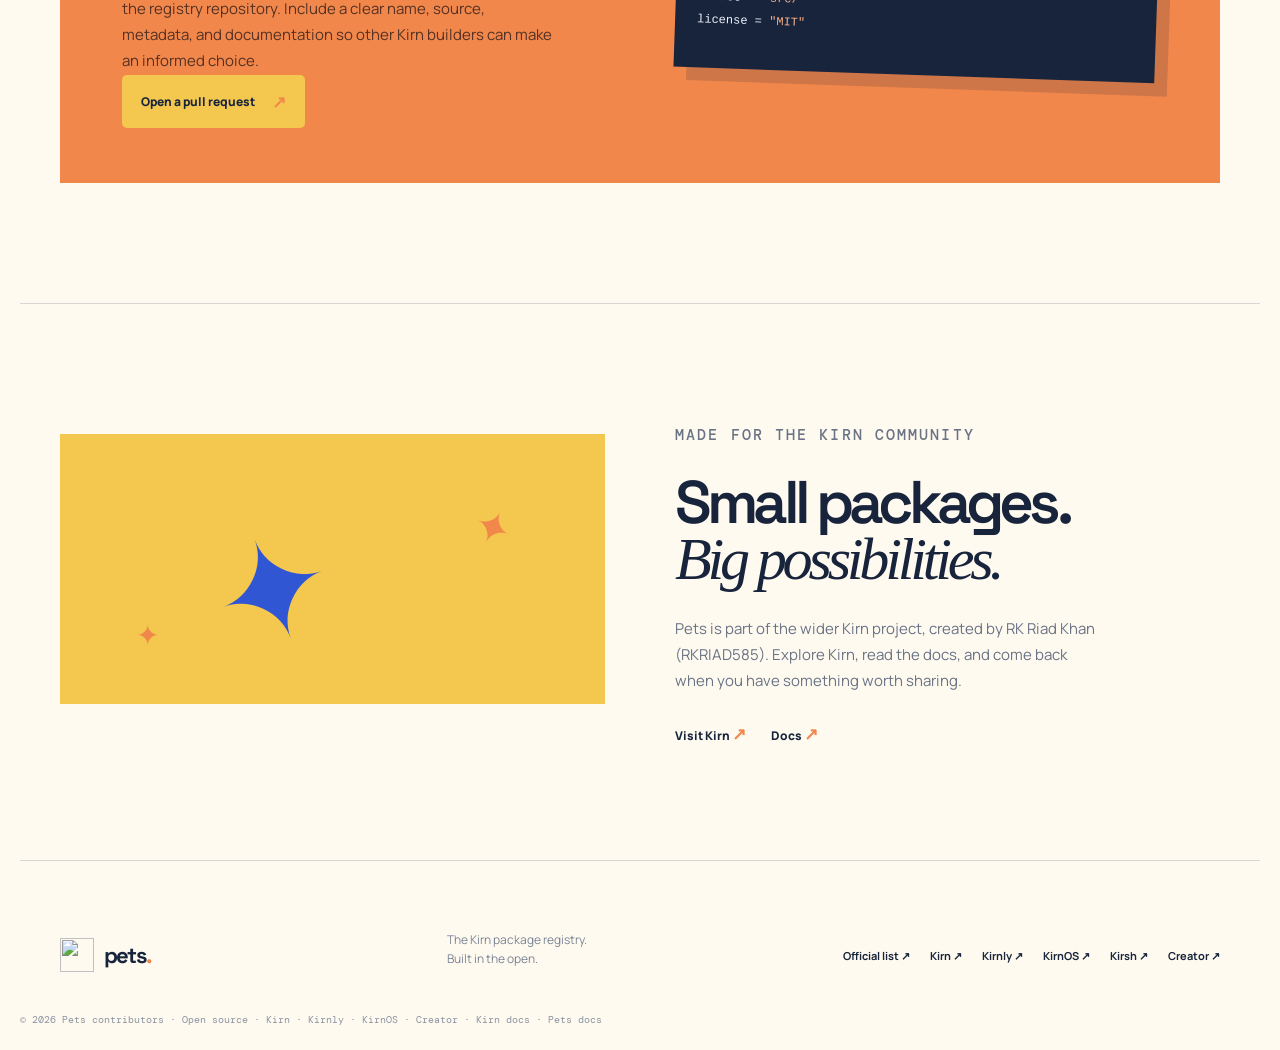
==== commit cd873c79: "docs: link Kirsh in ecosystem" ====
--- a/index.html
+++ b/index.html
@@ -20,4 +20,4 @@
 <section class="registry-flow shell"><div class="eyebrow">03 / how the registry works</div><div class="flow-grid"><div><span class="flow-icon">⌘</span><h3>Install from source</h3><p>Kirn uses the Pets registry as a discovery and install source, so packages stay close to the code you can review.</p><code>kirn install your-pet</code></div><div><span class="flow-icon">▦</span><h3>One clear index</h3><p><code>registry.toml</code> keeps the official list machine-readable, searchable, and easy for tooling to consume.</p><code>registry.toml → Kirn</code></div><div><span class="flow-icon">↗</span><h3>Build everywhere</h3><p>Standard Pets are automatically built and released for every supported platform as the registry evolves.</p><code>push → build → release</code></div></div></section>
 <section class="publish shell" id="publish"><div class="publish-card"><div><p class="eyebrow">04 / bring something along</p><h2>Have a Pet<br>to <em>share?</em></h2><p>Add your Pet to the official list by opening a pull request in the registry repository. Include a clear name, source, metadata, and documentation so other Kirn builders can make an informed choice.</p><a class="button button-yellow" href="https://pets-registry.github.io/pets/" target="_blank" rel="noreferrer">Open a pull request <span>↗</span></a></div><div class="manifest"><div class="manifest-bar"><span></span><span></span><span></span><small>pet.toml</small></div><pre><code><b>name</b> = <i>"your-pet"</i><br><b>version</b> = <i>"0.1.0"</i><br><b>description</b> = <i>"A useful idea."</i><br><br>[<b>pet</b>]<br>source = <i>"src/"</i><br>license = <i>"MIT"</i></code></pre></div></div></section>
 <section class="relationship shell"><div class="relationship-art"><span class="big-paw">✦</span><span class="small-paw paw-one">✦</span><span class="small-paw paw-two">✦</span></div><div><p class="eyebrow">made for the Kirn community</p><h2>Small packages.<br><em>Big possibilities.</em></h2><p>Pets is part of the wider Kirn project, created by RK Riad Khan (RKRIAD585). Explore Kirn, read the docs, and come back when you have something worth sharing.</p><div class="link-row"><a class="quiet-link" href="https://kirn-lang.github.io" target="_blank" rel="noreferrer">Visit Kirn <span>↗</span></a><a class="quiet-link" href="https://rkriad585.github.io/kirn/" target="_blank" rel="noreferrer">Docs <span>↗</span></a></div></div></section>
-</main><footer class="footer shell"><a class="brand" href="#top"><img src="pats-logos/pats-icon.png" alt=""><span>pets<span class="dot">.</span></span></a><p>The Kirn package registry.<br>Built in the open.</p><div><a href="https://github.com/pets-registry/pets" target="_blank" rel="noreferrer">Official list ↗</a><a href="https://kirn-lang.github.io/" target="_blank" rel="noreferrer">Kirn ↗</a><a href="https://kirnly.github.io/" target="_blank" rel="noreferrer">Kirnly ↗</a><a href="https://kirnos-kernel.github.io/" target="_blank" rel="noreferrer">KirnOS ↗</a><a href="https://rkriad585.github.io/" target="_blank" rel="noreferrer">Creator ↗</a></div><small>© 2026 Pets contributors · Open source · <a href="https://kirn-lang.github.io/" target="_blank" rel="noreferrer">Kirn</a> · <a href="https://kirnly.github.io/" target="_blank" rel="noreferrer">Kirnly</a> · <a href="https://kirnos-kernel.github.io/" target="_blank" rel="noreferrer">KirnOS</a> · <a href="https://rkriad585.github.io/" target="_blank" rel="noreferrer">Creator</a> · <a href="https://rkriad585.github.io/kirn/" target="_blank" rel="noreferrer">Kirn docs</a> · <a href="https://pets-registry.github.io/pets" target="_blank" rel="noreferrer">Pets docs</a></small></footer><script type="application/ld+json">{"@context":"https://schema.org","@type":"WebSite","name":"Pets","description":"The source-backed package registry for the Kirn programming language, including registry.toml indexing and automated cross-platform releases for standard Pets.","url":"https://pets-registry.github.io/","sameAs":["https://github.com/pets-registry/pets"],"creator":{"@type":"Person","name":"RK Riad Khan","alternateName":"RKRIAD585","url":"https://rkriad585.github.io"}}</script><script src="script.js"></script></body></html>
+</main><footer class="footer shell"><a class="brand" href="#top"><img src="pats-logos/pats-icon.png" alt=""><span>pets<span class="dot">.</span></span></a><p>The Kirn package registry.<br>Built in the open.</p><div><a href="https://github.com/pets-registry/pets" target="_blank" rel="noreferrer">Official list ↗</a><a href="https://kirn-lang.github.io/" target="_blank" rel="noreferrer">Kirn ↗</a><a href="https://kirnly.github.io/" target="_blank" rel="noreferrer">Kirnly ↗</a><a href="https://kirnos-kernel.github.io/" target="_blank" rel="noreferrer">KirnOS ↗</a><a href="https://kirsh-shell.github.io/" target="_blank" rel="noreferrer">Kirsh ↗</a><a href="https://rkriad585.github.io/" target="_blank" rel="noreferrer">Creator ↗</a></div><small>© 2026 Pets contributors · Open source · <a href="https://kirn-lang.github.io/" target="_blank" rel="noreferrer">Kirn</a> · <a href="https://kirnly.github.io/" target="_blank" rel="noreferrer">Kirnly</a> · <a href="https://kirnos-kernel.github.io/" target="_blank" rel="noreferrer">KirnOS</a> · <a href="https://rkriad585.github.io/" target="_blank" rel="noreferrer">Creator</a> · <a href="https://rkriad585.github.io/kirn/" target="_blank" rel="noreferrer">Kirn docs</a> · <a href="https://pets-registry.github.io/pets" target="_blank" rel="noreferrer">Pets docs</a></small></footer><script type="application/ld+json">{"@context":"https://schema.org","@type":"WebSite","name":"Pets","description":"The source-backed package registry for the Kirn programming language, including registry.toml indexing and automated cross-platform releases for standard Pets.","url":"https://pets-registry.github.io/","sameAs":["https://github.com/pets-registry/pets"],"creator":{"@type":"Person","name":"RK Riad Khan","alternateName":"RKRIAD585","url":"https://rkriad585.github.io"}}</script><script src="script.js"></script></body></html>
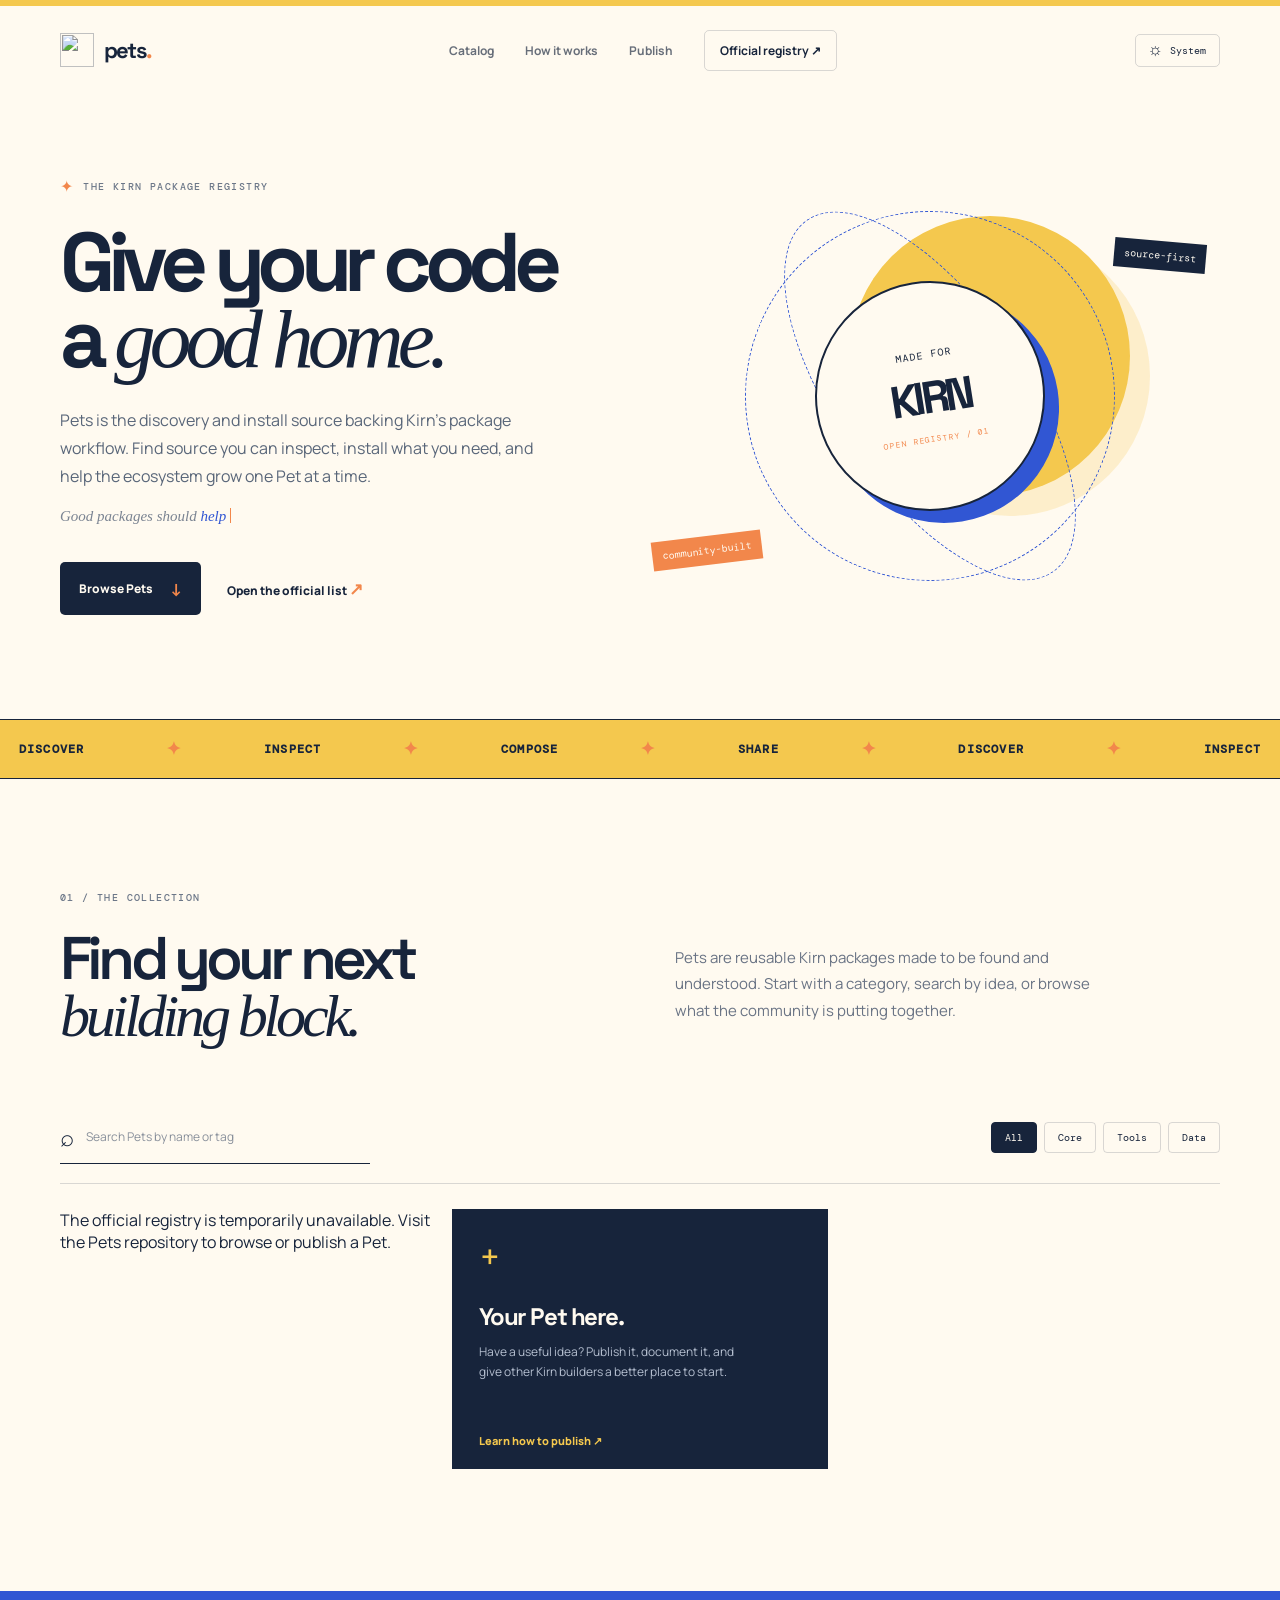
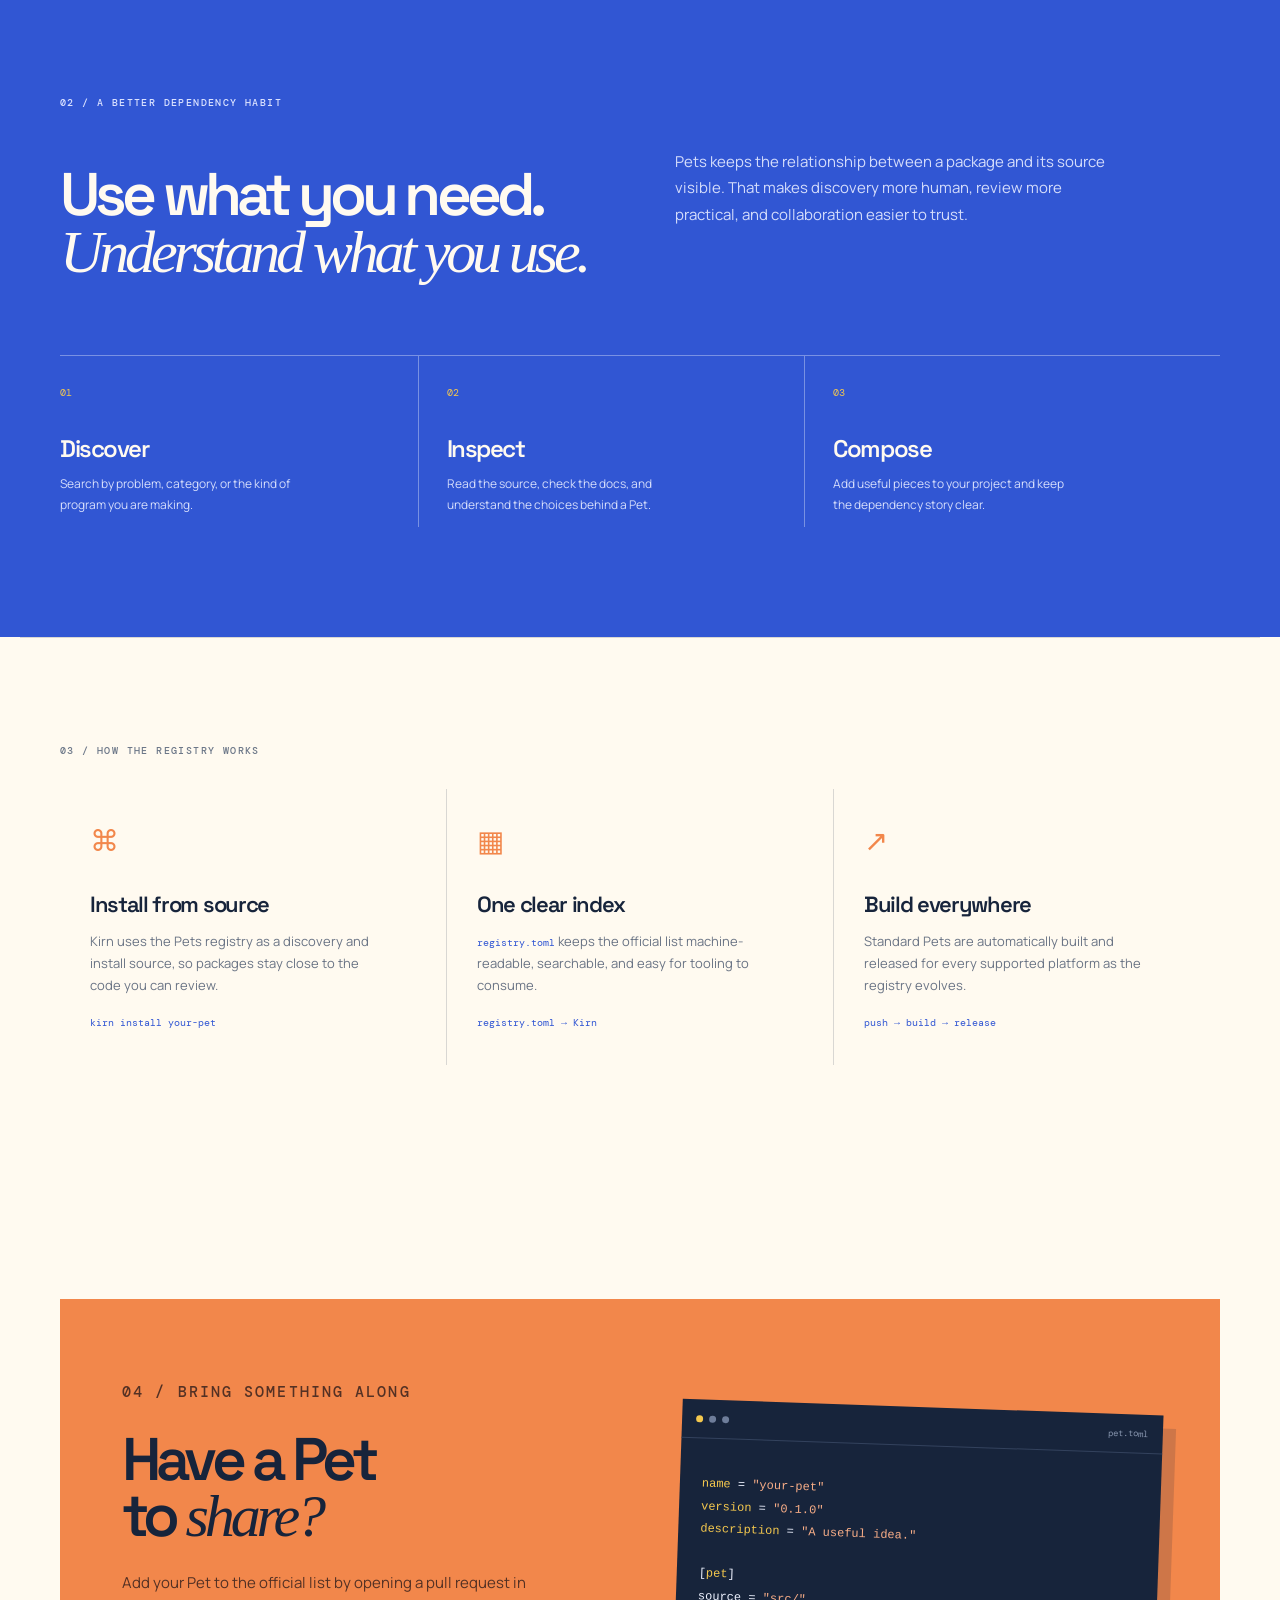
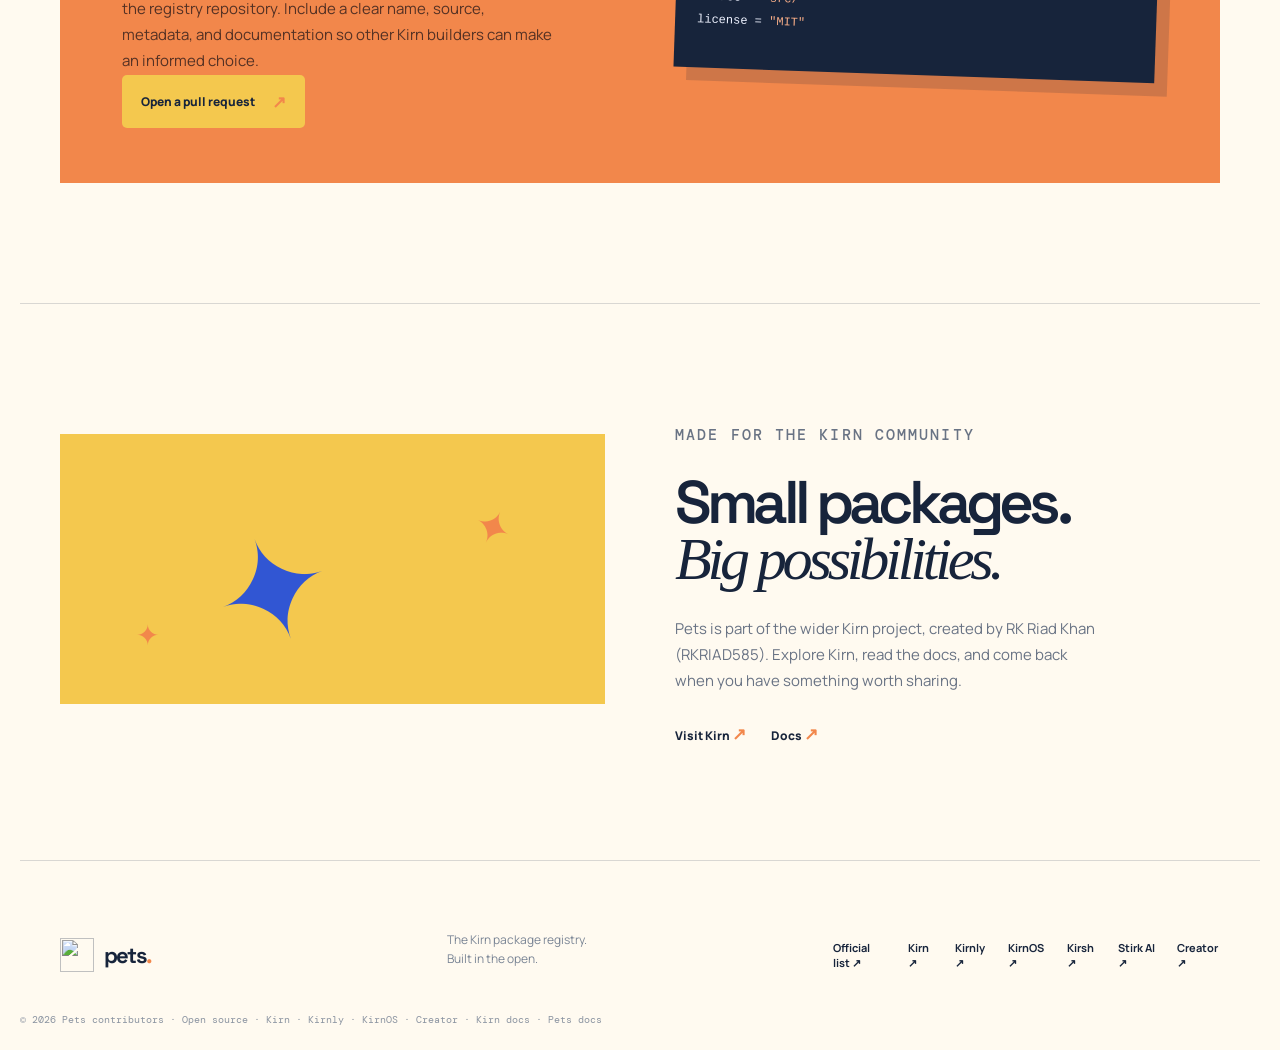
==== commit 44ff5392: "docs: add Stirk AI ecosystem link" ====
--- a/index.html
+++ b/index.html
@@ -20,4 +20,4 @@
 <section class="registry-flow shell"><div class="eyebrow">03 / how the registry works</div><div class="flow-grid"><div><span class="flow-icon">⌘</span><h3>Install from source</h3><p>Kirn uses the Pets registry as a discovery and install source, so packages stay close to the code you can review.</p><code>kirn install your-pet</code></div><div><span class="flow-icon">▦</span><h3>One clear index</h3><p><code>registry.toml</code> keeps the official list machine-readable, searchable, and easy for tooling to consume.</p><code>registry.toml → Kirn</code></div><div><span class="flow-icon">↗</span><h3>Build everywhere</h3><p>Standard Pets are automatically built and released for every supported platform as the registry evolves.</p><code>push → build → release</code></div></div></section>
 <section class="publish shell" id="publish"><div class="publish-card"><div><p class="eyebrow">04 / bring something along</p><h2>Have a Pet<br>to <em>share?</em></h2><p>Add your Pet to the official list by opening a pull request in the registry repository. Include a clear name, source, metadata, and documentation so other Kirn builders can make an informed choice.</p><a class="button button-yellow" href="https://pets-registry.github.io/pets/" target="_blank" rel="noreferrer">Open a pull request <span>↗</span></a></div><div class="manifest"><div class="manifest-bar"><span></span><span></span><span></span><small>pet.toml</small></div><pre><code><b>name</b> = <i>"your-pet"</i><br><b>version</b> = <i>"0.1.0"</i><br><b>description</b> = <i>"A useful idea."</i><br><br>[<b>pet</b>]<br>source = <i>"src/"</i><br>license = <i>"MIT"</i></code></pre></div></div></section>
 <section class="relationship shell"><div class="relationship-art"><span class="big-paw">✦</span><span class="small-paw paw-one">✦</span><span class="small-paw paw-two">✦</span></div><div><p class="eyebrow">made for the Kirn community</p><h2>Small packages.<br><em>Big possibilities.</em></h2><p>Pets is part of the wider Kirn project, created by RK Riad Khan (RKRIAD585). Explore Kirn, read the docs, and come back when you have something worth sharing.</p><div class="link-row"><a class="quiet-link" href="https://kirn-lang.github.io" target="_blank" rel="noreferrer">Visit Kirn <span>↗</span></a><a class="quiet-link" href="https://rkriad585.github.io/kirn/" target="_blank" rel="noreferrer">Docs <span>↗</span></a></div></div></section>
-</main><footer class="footer shell"><a class="brand" href="#top"><img src="pats-logos/pats-icon.png" alt=""><span>pets<span class="dot">.</span></span></a><p>The Kirn package registry.<br>Built in the open.</p><div><a href="https://github.com/pets-registry/pets" target="_blank" rel="noreferrer">Official list ↗</a><a href="https://kirn-lang.github.io/" target="_blank" rel="noreferrer">Kirn ↗</a><a href="https://kirnly.github.io/" target="_blank" rel="noreferrer">Kirnly ↗</a><a href="https://kirnos-kernel.github.io/" target="_blank" rel="noreferrer">KirnOS ↗</a><a href="https://kirsh-shell.github.io/" target="_blank" rel="noreferrer">Kirsh ↗</a><a href="https://rkriad585.github.io/" target="_blank" rel="noreferrer">Creator ↗</a></div><small>© 2026 Pets contributors · Open source · <a href="https://kirn-lang.github.io/" target="_blank" rel="noreferrer">Kirn</a> · <a href="https://kirnly.github.io/" target="_blank" rel="noreferrer">Kirnly</a> · <a href="https://kirnos-kernel.github.io/" target="_blank" rel="noreferrer">KirnOS</a> · <a href="https://rkriad585.github.io/" target="_blank" rel="noreferrer">Creator</a> · <a href="https://rkriad585.github.io/kirn/" target="_blank" rel="noreferrer">Kirn docs</a> · <a href="https://pets-registry.github.io/pets" target="_blank" rel="noreferrer">Pets docs</a></small></footer><script type="application/ld+json">{"@context":"https://schema.org","@type":"WebSite","name":"Pets","description":"The source-backed package registry for the Kirn programming language, including registry.toml indexing and automated cross-platform releases for standard Pets.","url":"https://pets-registry.github.io/","sameAs":["https://github.com/pets-registry/pets"],"creator":{"@type":"Person","name":"RK Riad Khan","alternateName":"RKRIAD585","url":"https://rkriad585.github.io"}}</script><script src="script.js"></script></body></html>
+</main><footer class="footer shell"><a class="brand" href="#top"><img src="pats-logos/pats-icon.png" alt=""><span>pets<span class="dot">.</span></span></a><p>The Kirn package registry.<br>Built in the open.</p><div><a href="https://github.com/pets-registry/pets" target="_blank" rel="noreferrer">Official list ↗</a><a href="https://kirn-lang.github.io/" target="_blank" rel="noreferrer">Kirn ↗</a><a href="https://kirnly.github.io/" target="_blank" rel="noreferrer">Kirnly ↗</a><a href="https://kirnos-kernel.github.io/" target="_blank" rel="noreferrer">KirnOS ↗</a><a href="https://kirsh-shell.github.io/" target="_blank" rel="noreferrer">Kirsh ↗</a><a href="https://stirk-ai.github.io/" target="_blank" rel="noreferrer">Stirk AI ↗</a><a href="https://rkriad585.github.io/" target="_blank" rel="noreferrer">Creator ↗</a></div><small>© 2026 Pets contributors · Open source · <a href="https://kirn-lang.github.io/" target="_blank" rel="noreferrer">Kirn</a> · <a href="https://kirnly.github.io/" target="_blank" rel="noreferrer">Kirnly</a> · <a href="https://kirnos-kernel.github.io/" target="_blank" rel="noreferrer">KirnOS</a> · <a href="https://rkriad585.github.io/" target="_blank" rel="noreferrer">Creator</a> · <a href="https://rkriad585.github.io/kirn/" target="_blank" rel="noreferrer">Kirn docs</a> · <a href="https://pets-registry.github.io/pets" target="_blank" rel="noreferrer">Pets docs</a></small></footer><script type="application/ld+json">{"@context":"https://schema.org","@type":"WebSite","name":"Pets","description":"The source-backed package registry for the Kirn programming language, including registry.toml indexing and automated cross-platform releases for standard Pets.","url":"https://pets-registry.github.io/","sameAs":["https://github.com/pets-registry/pets"],"creator":{"@type":"Person","name":"RK Riad Khan","alternateName":"RKRIAD585","url":"https://rkriad585.github.io"}}</script><script src="script.js"></script></body></html>
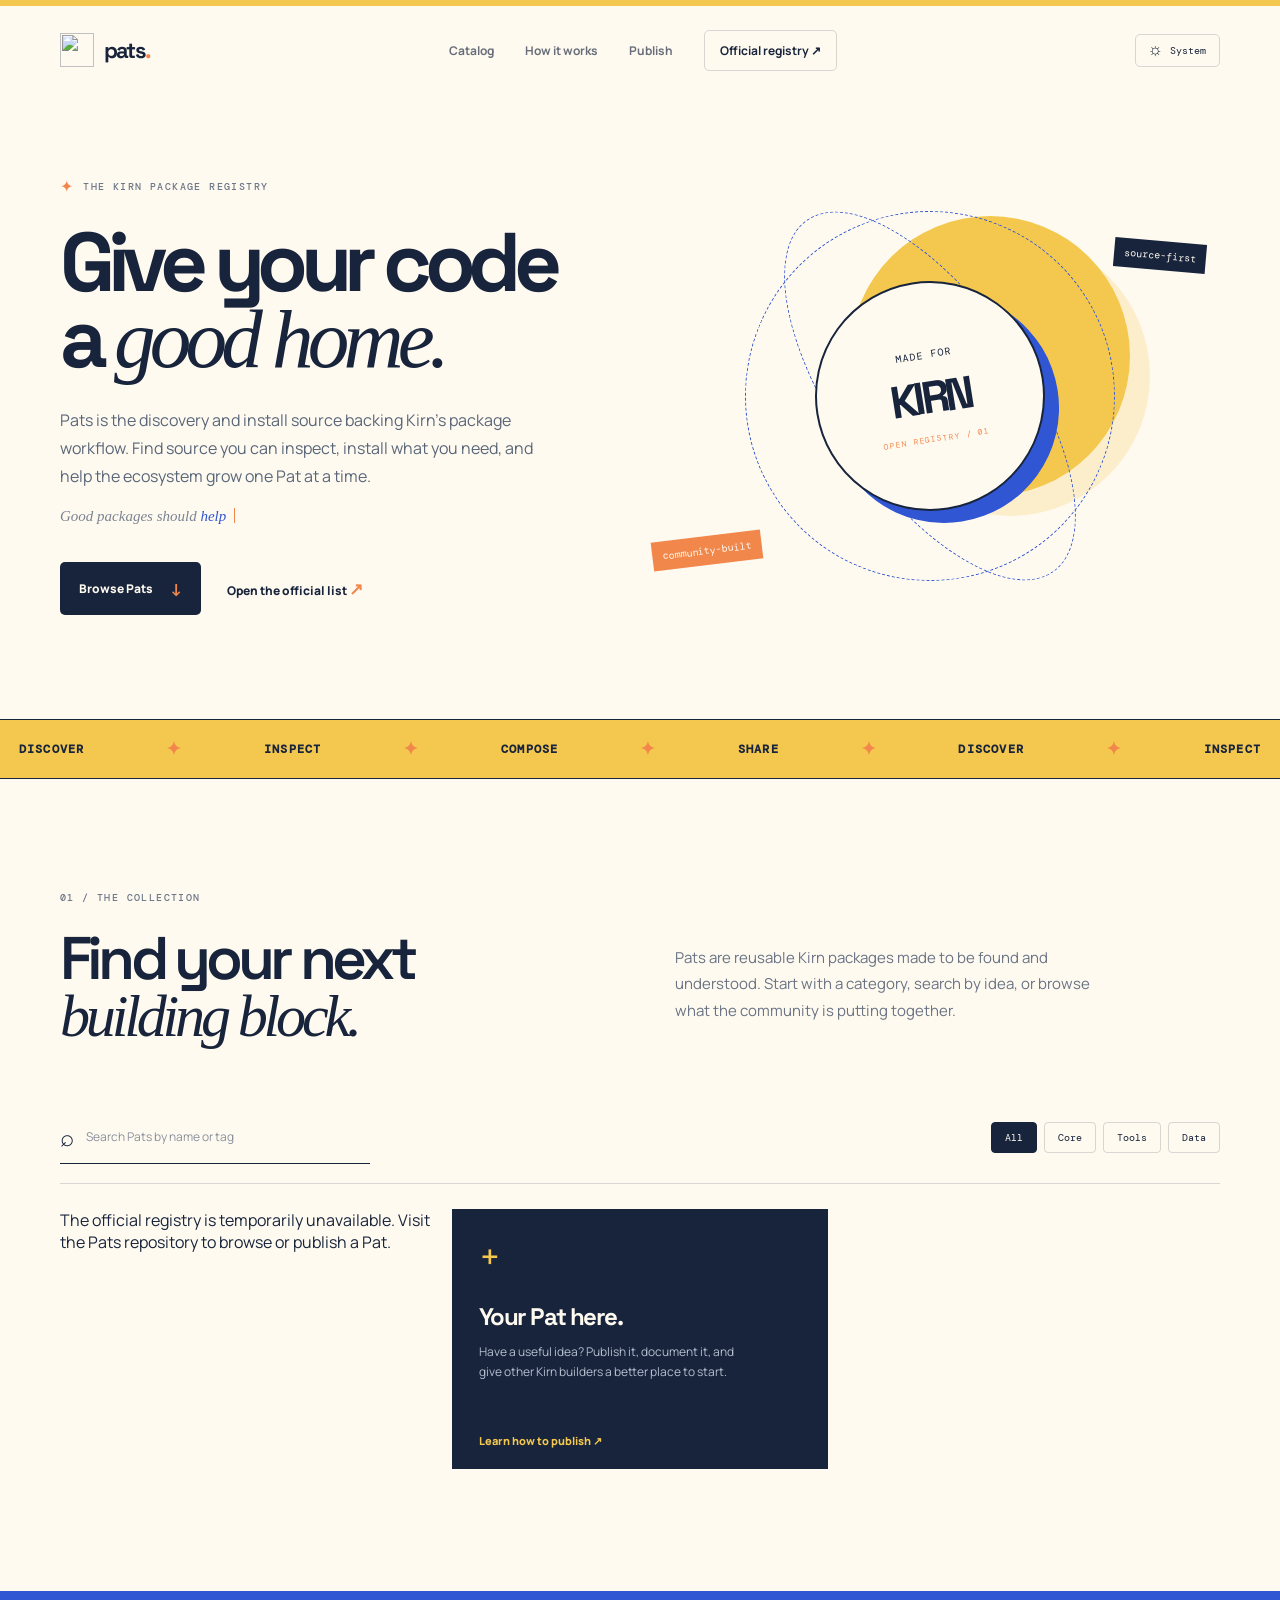
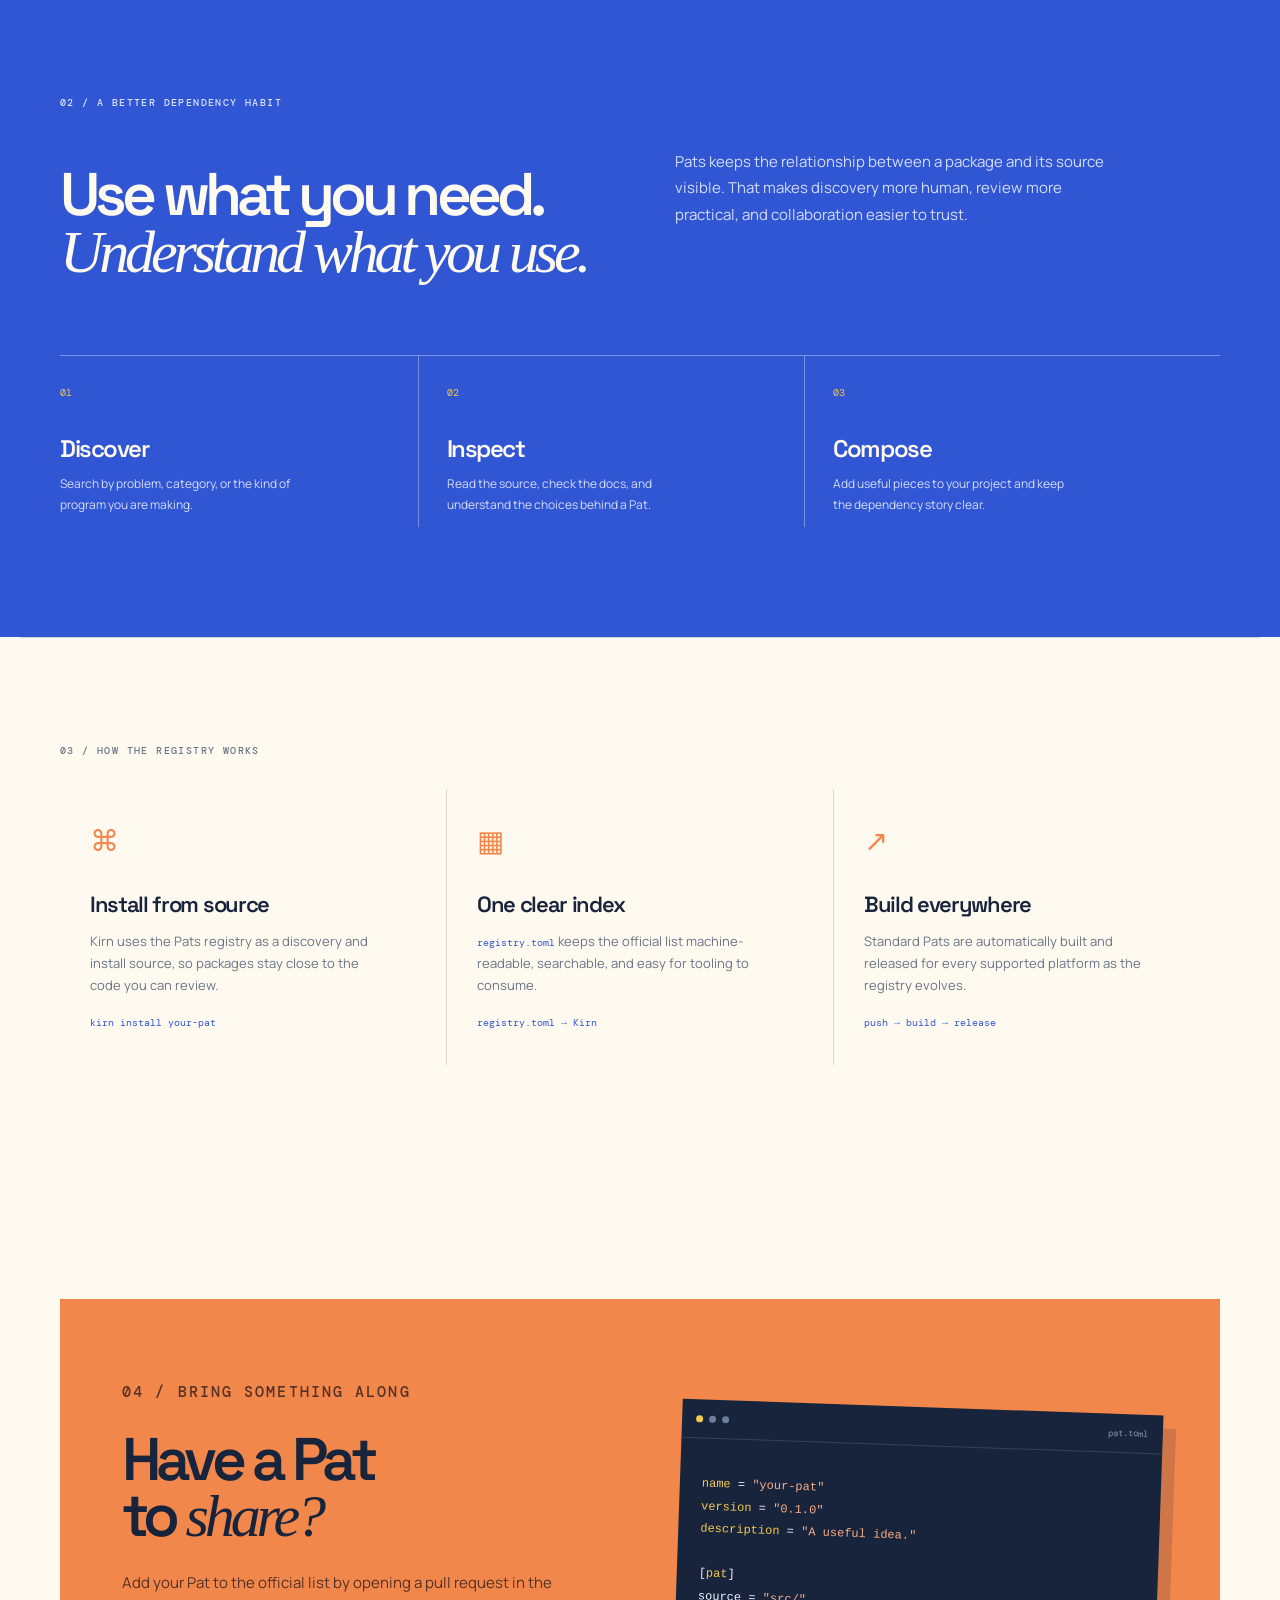
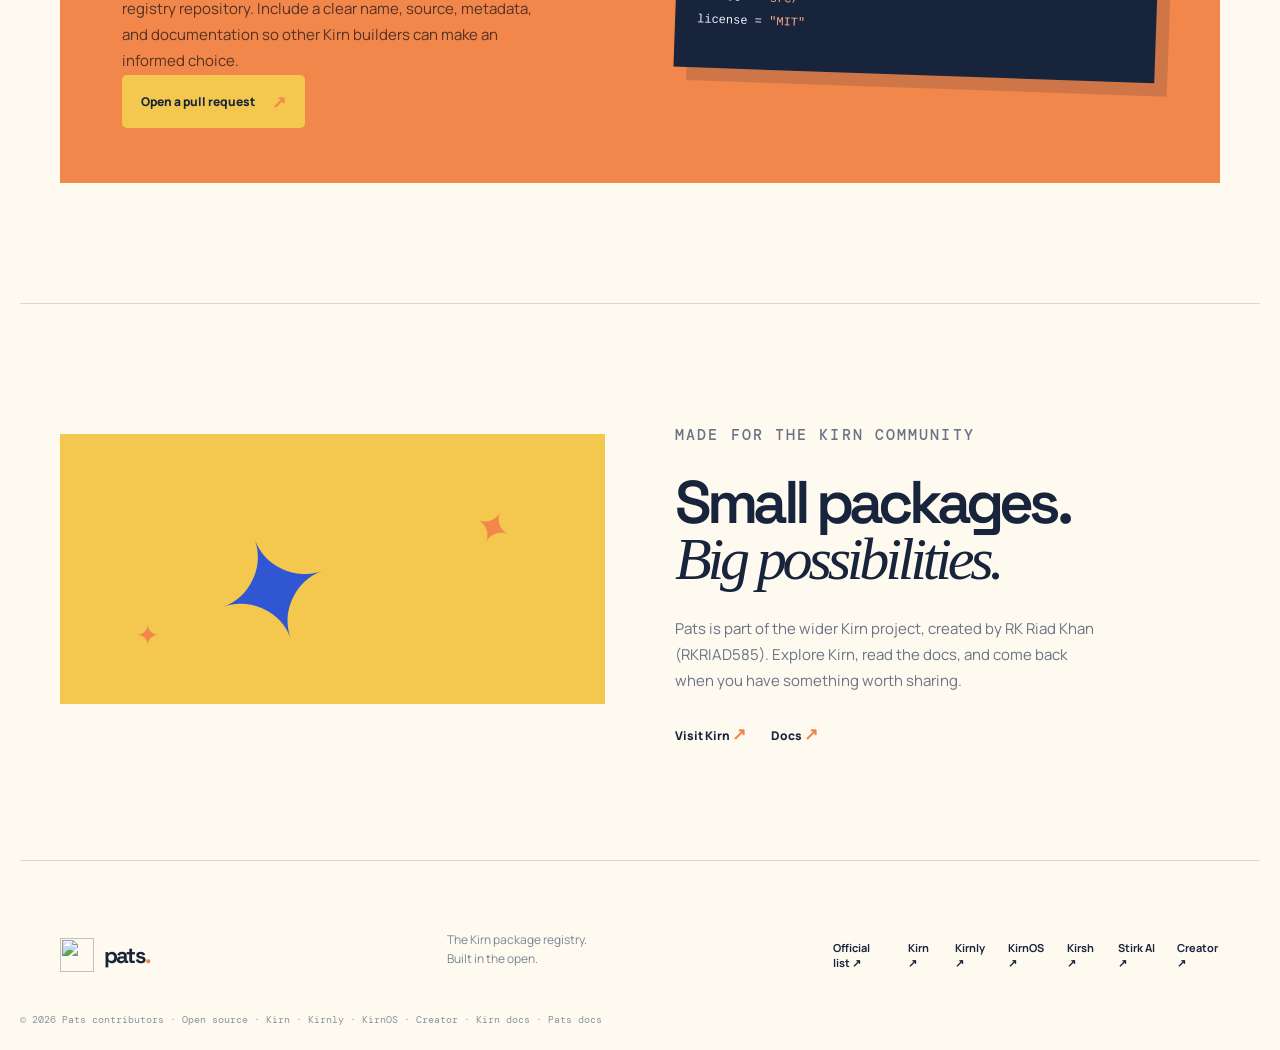
==== commit c8bee36d: "refactor: rename Pets references to Pats" ====
--- a/index.html
+++ b/index.html
@@ -2,22 +2,22 @@
 <html lang="en">
 <head>
   <meta charset="UTF-8"><meta name="viewport" content="width=device-width,initial-scale=1">
-  <meta name="description" content="Kirn Pets Registry: discover and install source-backed Kirn Pets through Kirn, with a registry.toml index and automated cross-platform builds and releases for standard Pets.">
-  <meta name="keywords" content="Kirn Pets, Kirn packages, Kirn registry, programming language packages, open source packages">
-  <meta name="author" content="Pets contributors"><meta name="robots" content="index, follow, max-image-preview:large">
-  <link rel="canonical" href="https://pets-registry.github.io/"><meta name="theme-color" content="#f4c84e">
-  <title>Pets — the package registry for Kirn</title>
-  <meta property="og:type" content="website"><meta property="og:site_name" content="Pets"><meta property="og:title" content="Kirn Pets Registry — discover, install, and share Pets"><meta property="og:description" content="Source-backed Kirn package discovery, installation, registry.toml indexing, and automated cross-platform releases for standard Pets."><meta property="og:url" content="https://pets-registry.github.io/"><meta property="og:image" content="https://pets-registry.github.io/pats-logos/pats-1280x640.png"><meta property="og:image:alt" content="Pets package registry">
-  <meta name="twitter:card" content="summary_large_image"><meta name="twitter:title" content="Kirn Pets Registry"><meta name="twitter:description" content="Discover, install, and share source-backed Pets for Kirn."><meta name="twitter:image" content="https://pets-registry.github.io/pats-logos/pats-1280x640.png"><meta name="twitter:image:alt" content="Pets registry profile banner">
+  <meta name="description" content="Kirn Pats Registry: discover and install source-backed Kirn Pats through Kirn, with a registry.toml index and automated cross-platform builds and releases for standard Pats.">
+  <meta name="keywords" content="Kirn Pats, Kirn packages, Kirn registry, programming language packages, open source packages">
+  <meta name="author" content="Pats contributors"><meta name="robots" content="index, follow, max-image-preview:large">
+  <link rel="canonical" href="https://pats-registry.github.io/"><meta name="theme-color" content="#f4c84e">
+  <title>Pats — the package registry for Kirn</title>
+  <meta property="og:type" content="website"><meta property="og:site_name" content="Pats"><meta property="og:title" content="Kirn Pats Registry — discover, install, and share Pats"><meta property="og:description" content="Source-backed Kirn package discovery, installation, registry.toml indexing, and automated cross-platform releases for standard Pats."><meta property="og:url" content="https://pats-registry.github.io/"><meta property="og:image" content="https://pats-registry.github.io/pats-logos/pats-1280x640.png"><meta property="og:image:alt" content="Pats package registry">
+  <meta name="twitter:card" content="summary_large_image"><meta name="twitter:title" content="Kirn Pats Registry"><meta name="twitter:description" content="Discover, install, and share source-backed Pats for Kirn."><meta name="twitter:image" content="https://pats-registry.github.io/pats-logos/pats-1280x640.png"><meta name="twitter:image:alt" content="Pats registry profile banner">
   <link rel="icon" type="image/png" href="pats-logos/pats_icon-on-light.png"><link rel="preconnect" href="https://fonts.googleapis.com"><link rel="preconnect" href="https://fonts.gstatic.com" crossorigin><link href="https://fonts.googleapis.com/css2?family=DM+Mono:wght@400;500&family=Manrope:wght@400;500;600;700;800&family=Space+Grotesk:wght@500;600;700&display=swap" rel="stylesheet"><link rel="stylesheet" href="styles.css">
 </head>
-<body><div class="top-line"></div><header class="site-header"><a class="brand" href="#top"><img src="pats-logos/pats-icon.png" alt=""><span>pets<span class="dot">.</span></span></a><nav><a href="#catalog">Catalog</a><a href="#how-it-works">How it works</a><a href="#publish">Publish</a><a class="github" href="https://pets-registry.github.io/pets/" target="_blank" rel="noreferrer">Official registry ↗</a></nav><div class="header-tools"><button class="theme-toggle" type="button" aria-label="Use system theme" title="Use system theme"><span class="theme-icon" aria-hidden="true">☼</span><span class="theme-label">System</span></button><button class="menu" aria-label="Toggle navigation" aria-expanded="false"><i></i><i></i></button></div></header>
+<body><div class="top-line"></div><header class="site-header"><a class="brand" href="#top"><img src="pats-logos/pats-icon.png" alt=""><span>pats<span class="dot">.</span></span></a><nav><a href="#catalog">Catalog</a><a href="#how-it-works">How it works</a><a href="#publish">Publish</a><a class="github" href="https://pats-registry.github.io/pats/" target="_blank" rel="noreferrer">Official registry ↗</a></nav><div class="header-tools"><button class="theme-toggle" type="button" aria-label="Use system theme" title="Use system theme"><span class="theme-icon" aria-hidden="true">☼</span><span class="theme-label">System</span></button><button class="menu" aria-label="Toggle navigation" aria-expanded="false"><i></i><i></i></button></div></header>
 <main id="top">
-<section class="hero shell"><div class="hero-copy"><p class="kicker"><span class="spark">✦</span> the Kirn package registry</p><h1>Give your code<br>a <em>good home.</em></h1><p class="hero-lede">Pets is the discovery and install source backing Kirn’s package workflow. Find source you can inspect, install what you need, and help the ecosystem grow one Pet at a time.</p><p class="hero-typing" aria-live="polite"><span>Good packages should </span><strong id="typing-text">help ideas travel.</strong><i class="typing-cursor" aria-hidden="true"></i></p><div class="hero-actions"><a class="button button-dark" href="#catalog">Browse Pets <span>↓</span></a><a class="quiet-link" href="https://github.com/pets-registry/pets" target="_blank" rel="noreferrer">Open the official list <span>↗</span></a></div></div><div class="hero-visual"><div class="sun"></div><div class="stamp"><span>made for</span><strong>KIRN</strong><small>OPEN REGISTRY / 01</small></div><div class="orbit orbit-a"></div><div class="orbit orbit-b"></div><div class="tiny-note note-a">source-first</div><div class="tiny-note note-b">community-built</div></div></section>
+<section class="hero shell"><div class="hero-copy"><p class="kicker"><span class="spark">✦</span> the Kirn package registry</p><h1>Give your code<br>a <em>good home.</em></h1><p class="hero-lede">Pats is the discovery and install source backing Kirn’s package workflow. Find source you can inspect, install what you need, and help the ecosystem grow one Pat at a time.</p><p class="hero-typing" aria-live="polite"><span>Good packages should </span><strong id="typing-text">help ideas travel.</strong><i class="typing-cursor" aria-hidden="true"></i></p><div class="hero-actions"><a class="button button-dark" href="#catalog">Browse Pats <span>↓</span></a><a class="quiet-link" href="https://github.com/pats-registry/pats" target="_blank" rel="noreferrer">Open the official list <span>↗</span></a></div></div><div class="hero-visual"><div class="sun"></div><div class="stamp"><span>made for</span><strong>KIRN</strong><small>OPEN REGISTRY / 01</small></div><div class="orbit orbit-a"></div><div class="orbit orbit-b"></div><div class="tiny-note note-a">source-first</div><div class="tiny-note note-b">community-built</div></div></section>
 <section class="ticker"><div><span>discover</span><b>✦</b><span>inspect</span><b>✦</b><span>compose</span><b>✦</b><span>share</span><b>✦</b><span>discover</span><b>✦</b><span>inspect</span></div></section>
-<section class="catalog shell" id="catalog"><div class="section-top"><div><p class="eyebrow">01 / the collection</p><h2>Find your next<br><em>building block.</em></h2></div><p class="section-intro">Pets are reusable Kirn packages made to be found and understood. Start with a category, search by idea, or browse what the community is putting together.</p></div><div class="catalog-tools"><label class="search"><span>⌕</span><input id="pet-search" type="search" placeholder="Search Pets by name or tag" aria-label="Search Pets"></label><div class="filters" role="group" aria-label="Filter Pets"><button class="filter active" data-filter="all">All</button><button class="filter" data-filter="core">Core</button><button class="filter" data-filter="tools">Tools</button><button class="filter" data-filter="data">Data</button></div></div><div class="pet-grid" id="pet-grid"><p class="pet-loading" id="pet-loading">Loading Pets from the official registry…</p><article class="pet-card empty-card"><span class="plus">+</span><h3>Your Pet here.</h3><p>Have a useful idea? Publish it, document it, and give other Kirn builders a better place to start.</p><a href="#publish">Learn how to publish ↗</a></article></div><p class="no-results" id="no-results">No Pets match that search yet. Try another idea.</p></section>
-<section class="how shell" id="how-it-works"><div class="eyebrow">02 / a better dependency habit</div><div class="how-head"><h2>Use what you need.<br><em>Understand what you use.</em></h2><p>Pets keeps the relationship between a package and its source visible. That makes discovery more human, review more practical, and collaboration easier to trust.</p></div><div class="steps"><div><span>01</span><strong>Discover</strong><p>Search by problem, category, or the kind of program you are making.</p></div><div><span>02</span><strong>Inspect</strong><p>Read the source, check the docs, and understand the choices behind a Pet.</p></div><div><span>03</span><strong>Compose</strong><p>Add useful pieces to your project and keep the dependency story clear.</p></div></div></section>
-<section class="registry-flow shell"><div class="eyebrow">03 / how the registry works</div><div class="flow-grid"><div><span class="flow-icon">⌘</span><h3>Install from source</h3><p>Kirn uses the Pets registry as a discovery and install source, so packages stay close to the code you can review.</p><code>kirn install your-pet</code></div><div><span class="flow-icon">▦</span><h3>One clear index</h3><p><code>registry.toml</code> keeps the official list machine-readable, searchable, and easy for tooling to consume.</p><code>registry.toml → Kirn</code></div><div><span class="flow-icon">↗</span><h3>Build everywhere</h3><p>Standard Pets are automatically built and released for every supported platform as the registry evolves.</p><code>push → build → release</code></div></div></section>
-<section class="publish shell" id="publish"><div class="publish-card"><div><p class="eyebrow">04 / bring something along</p><h2>Have a Pet<br>to <em>share?</em></h2><p>Add your Pet to the official list by opening a pull request in the registry repository. Include a clear name, source, metadata, and documentation so other Kirn builders can make an informed choice.</p><a class="button button-yellow" href="https://pets-registry.github.io/pets/" target="_blank" rel="noreferrer">Open a pull request <span>↗</span></a></div><div class="manifest"><div class="manifest-bar"><span></span><span></span><span></span><small>pet.toml</small></div><pre><code><b>name</b> = <i>"your-pet"</i><br><b>version</b> = <i>"0.1.0"</i><br><b>description</b> = <i>"A useful idea."</i><br><br>[<b>pet</b>]<br>source = <i>"src/"</i><br>license = <i>"MIT"</i></code></pre></div></div></section>
-<section class="relationship shell"><div class="relationship-art"><span class="big-paw">✦</span><span class="small-paw paw-one">✦</span><span class="small-paw paw-two">✦</span></div><div><p class="eyebrow">made for the Kirn community</p><h2>Small packages.<br><em>Big possibilities.</em></h2><p>Pets is part of the wider Kirn project, created by RK Riad Khan (RKRIAD585). Explore Kirn, read the docs, and come back when you have something worth sharing.</p><div class="link-row"><a class="quiet-link" href="https://kirn-lang.github.io" target="_blank" rel="noreferrer">Visit Kirn <span>↗</span></a><a class="quiet-link" href="https://rkriad585.github.io/kirn/" target="_blank" rel="noreferrer">Docs <span>↗</span></a></div></div></section>
-</main><footer class="footer shell"><a class="brand" href="#top"><img src="pats-logos/pats-icon.png" alt=""><span>pets<span class="dot">.</span></span></a><p>The Kirn package registry.<br>Built in the open.</p><div><a href="https://github.com/pets-registry/pets" target="_blank" rel="noreferrer">Official list ↗</a><a href="https://kirn-lang.github.io/" target="_blank" rel="noreferrer">Kirn ↗</a><a href="https://kirnly.github.io/" target="_blank" rel="noreferrer">Kirnly ↗</a><a href="https://kirnos-kernel.github.io/" target="_blank" rel="noreferrer">KirnOS ↗</a><a href="https://kirsh-shell.github.io/" target="_blank" rel="noreferrer">Kirsh ↗</a><a href="https://stirk-ai.github.io/" target="_blank" rel="noreferrer">Stirk AI ↗</a><a href="https://rkriad585.github.io/" target="_blank" rel="noreferrer">Creator ↗</a></div><small>© 2026 Pets contributors · Open source · <a href="https://kirn-lang.github.io/" target="_blank" rel="noreferrer">Kirn</a> · <a href="https://kirnly.github.io/" target="_blank" rel="noreferrer">Kirnly</a> · <a href="https://kirnos-kernel.github.io/" target="_blank" rel="noreferrer">KirnOS</a> · <a href="https://rkriad585.github.io/" target="_blank" rel="noreferrer">Creator</a> · <a href="https://rkriad585.github.io/kirn/" target="_blank" rel="noreferrer">Kirn docs</a> · <a href="https://pets-registry.github.io/pets" target="_blank" rel="noreferrer">Pets docs</a></small></footer><script type="application/ld+json">{"@context":"https://schema.org","@type":"WebSite","name":"Pets","description":"The source-backed package registry for the Kirn programming language, including registry.toml indexing and automated cross-platform releases for standard Pets.","url":"https://pets-registry.github.io/","sameAs":["https://github.com/pets-registry/pets"],"creator":{"@type":"Person","name":"RK Riad Khan","alternateName":"RKRIAD585","url":"https://rkriad585.github.io"}}</script><script src="script.js"></script></body></html>
+<section class="catalog shell" id="catalog"><div class="section-top"><div><p class="eyebrow">01 / the collection</p><h2>Find your next<br><em>building block.</em></h2></div><p class="section-intro">Pats are reusable Kirn packages made to be found and understood. Start with a category, search by idea, or browse what the community is putting together.</p></div><div class="catalog-tools"><label class="search"><span>⌕</span><input id="pat-search" type="search" placeholder="Search Pats by name or tag" aria-label="Search Pats"></label><div class="filters" role="group" aria-label="Filter Pats"><button class="filter active" data-filter="all">All</button><button class="filter" data-filter="core">Core</button><button class="filter" data-filter="tools">Tools</button><button class="filter" data-filter="data">Data</button></div></div><div class="pat-grid" id="pat-grid"><p class="pat-loading" id="pat-loading">Loading Pats from the official registry…</p><article class="pat-card empty-card"><span class="plus">+</span><h3>Your Pat here.</h3><p>Have a useful idea? Publish it, document it, and give other Kirn builders a better place to start.</p><a href="#publish">Learn how to publish ↗</a></article></div><p class="no-results" id="no-results">No Pats match that search yet. Try another idea.</p></section>
+<section class="how shell" id="how-it-works"><div class="eyebrow">02 / a better dependency habit</div><div class="how-head"><h2>Use what you need.<br><em>Understand what you use.</em></h2><p>Pats keeps the relationship between a package and its source visible. That makes discovery more human, review more practical, and collaboration easier to trust.</p></div><div class="steps"><div><span>01</span><strong>Discover</strong><p>Search by problem, category, or the kind of program you are making.</p></div><div><span>02</span><strong>Inspect</strong><p>Read the source, check the docs, and understand the choices behind a Pat.</p></div><div><span>03</span><strong>Compose</strong><p>Add useful pieces to your project and keep the dependency story clear.</p></div></div></section>
+<section class="registry-flow shell"><div class="eyebrow">03 / how the registry works</div><div class="flow-grid"><div><span class="flow-icon">⌘</span><h3>Install from source</h3><p>Kirn uses the Pats registry as a discovery and install source, so packages stay close to the code you can review.</p><code>kirn install your-pat</code></div><div><span class="flow-icon">▦</span><h3>One clear index</h3><p><code>registry.toml</code> keeps the official list machine-readable, searchable, and easy for tooling to consume.</p><code>registry.toml → Kirn</code></div><div><span class="flow-icon">↗</span><h3>Build everywhere</h3><p>Standard Pats are automatically built and released for every supported platform as the registry evolves.</p><code>push → build → release</code></div></div></section>
+<section class="publish shell" id="publish"><div class="publish-card"><div><p class="eyebrow">04 / bring something along</p><h2>Have a Pat<br>to <em>share?</em></h2><p>Add your Pat to the official list by opening a pull request in the registry repository. Include a clear name, source, metadata, and documentation so other Kirn builders can make an informed choice.</p><a class="button button-yellow" href="https://pats-registry.github.io/pats/" target="_blank" rel="noreferrer">Open a pull request <span>↗</span></a></div><div class="manifest"><div class="manifest-bar"><span></span><span></span><span></span><small>pat.toml</small></div><pre><code><b>name</b> = <i>"your-pat"</i><br><b>version</b> = <i>"0.1.0"</i><br><b>description</b> = <i>"A useful idea."</i><br><br>[<b>pat</b>]<br>source = <i>"src/"</i><br>license = <i>"MIT"</i></code></pre></div></div></section>
+<section class="relationship shell"><div class="relationship-art"><span class="big-paw">✦</span><span class="small-paw paw-one">✦</span><span class="small-paw paw-two">✦</span></div><div><p class="eyebrow">made for the Kirn community</p><h2>Small packages.<br><em>Big possibilities.</em></h2><p>Pats is part of the wider Kirn project, created by RK Riad Khan (RKRIAD585). Explore Kirn, read the docs, and come back when you have something worth sharing.</p><div class="link-row"><a class="quiet-link" href="https://kirn-lang.github.io" target="_blank" rel="noreferrer">Visit Kirn <span>↗</span></a><a class="quiet-link" href="https://rkriad585.github.io/kirn/" target="_blank" rel="noreferrer">Docs <span>↗</span></a></div></div></section>
+</main><footer class="footer shell"><a class="brand" href="#top"><img src="pats-logos/pats-icon.png" alt=""><span>pats<span class="dot">.</span></span></a><p>The Kirn package registry.<br>Built in the open.</p><div><a href="https://github.com/pats-registry/pats" target="_blank" rel="noreferrer">Official list ↗</a><a href="https://kirn-lang.github.io/" target="_blank" rel="noreferrer">Kirn ↗</a><a href="https://kirnly.github.io/" target="_blank" rel="noreferrer">Kirnly ↗</a><a href="https://kirnos-kernel.github.io/" target="_blank" rel="noreferrer">KirnOS ↗</a><a href="https://kirsh-shell.github.io/" target="_blank" rel="noreferrer">Kirsh ↗</a><a href="https://stirk-ai.github.io/" target="_blank" rel="noreferrer">Stirk AI ↗</a><a href="https://rkriad585.github.io/" target="_blank" rel="noreferrer">Creator ↗</a></div><small>© 2026 Pats contributors · Open source · <a href="https://kirn-lang.github.io/" target="_blank" rel="noreferrer">Kirn</a> · <a href="https://kirnly.github.io/" target="_blank" rel="noreferrer">Kirnly</a> · <a href="https://kirnos-kernel.github.io/" target="_blank" rel="noreferrer">KirnOS</a> · <a href="https://rkriad585.github.io/" target="_blank" rel="noreferrer">Creator</a> · <a href="https://rkriad585.github.io/kirn/" target="_blank" rel="noreferrer">Kirn docs</a> · <a href="https://pats-registry.github.io/pats" target="_blank" rel="noreferrer">Pats docs</a></small></footer><script type="application/ld+json">{"@context":"https://schema.org","@type":"WebSite","name":"Pats","description":"The source-backed package registry for the Kirn programming language, including registry.toml indexing and automated cross-platform releases for standard Pats.","url":"https://pats-registry.github.io/","sameAs":["https://github.com/pats-registry/pats"],"creator":{"@type":"Person","name":"RK Riad Khan","alternateName":"RKRIAD585","url":"https://rkriad585.github.io"}}</script><script src="script.js"></script></body></html>
--- a/styles.css
+++ b/styles.css
@@ -1,5 +1,5 @@
-:root{--ink:#17243b;--blue:#3156d3;--yellow:#f4c84e;--orange:#f2874b;--paper:#fffaf0;--pale:#f6f0df;--line:rgba(23,36,59,.16);--muted:#697384;--serif:Georgia,'Times New Roman',serif;--sans:'Manrope',Arial,sans-serif;--display:'Space Grotesk',var(--sans);--mono:'DM Mono',monospace}*{box-sizing:border-box}html{scroll-behavior:smooth}body{margin:0;background:var(--paper);color:var(--ink);font-family:var(--sans);overflow-x:hidden}.top-line{height:6px;background:var(--yellow)}.shell{max-width:1240px;padding-left:40px;padding-right:40px;margin:auto}.site-header{height:88px;max-width:1240px;padding:0 40px;margin:auto;display:flex;align-items:center;justify-content:space-between}.brand{display:flex;align-items:center;gap:10px;color:var(--ink);text-decoration:none;font:700 22px var(--display);letter-spacing:-.08em}.brand img{width:34px;height:34px;object-fit:contain}.dot{color:var(--orange)}nav{display:flex;gap:31px;align-items:center;font-size:12px;font-weight:700}nav a,.footer a{color:inherit;text-decoration:none}nav a:not(.github){opacity:.65}nav a:hover,.footer a:hover{opacity:1}.github{border:1px solid var(--line);padding:11px 15px;border-radius:5px}.menu{display:none;border:0;background:transparent}.menu i{display:block;width:22px;height:2px;background:var(--ink);margin:5px}.hero{display:grid;grid-template-columns:1fr 1fr;min-height:625px;align-items:center;padding-top:38px;padding-bottom:60px}.kicker,.eyebrow{font:500 10px var(--mono);letter-spacing:.14em;text-transform:uppercase;color:#6c7788}.kicker{display:flex;align-items:center;gap:9px}.spark{color:var(--orange);font-size:16px}h1,h2,h3,p{margin-top:0}h1{font:700 clamp(54px,6.5vw,88px)/.91 var(--display);letter-spacing:-.09em;margin:28px 0 29px}em{font-family:var(--serif);font-weight:400;letter-spacing:-.07em}.hero-lede{max-width:480px;color:#596679;font-size:16px;line-height:1.75}.hero-actions{display:flex;align-items:center;gap:26px;margin-top:31px}.button{display:inline-flex;align-items:center;gap:17px;padding:15px 19px;text-decoration:none;border-radius:5px;font-size:12px;font-weight:800}.button span,.quiet-link span{color:var(--orange);font-size:17px}.button-dark{background:var(--ink);color:#fffaf0}.button-yellow{background:var(--yellow);color:var(--ink)}.quiet-link{color:var(--ink);font-size:12px;font-weight:800;text-decoration:none}.hero-visual{height:470px;position:relative;display:flex;align-items:center;justify-content:center}.sun{width:280px;height:280px;background:var(--yellow);border-radius:50%;position:absolute;right:90px;top:55px;box-shadow:20px 20px 0 rgba(244,200,78,.23)}.stamp{width:230px;height:230px;border:2px solid var(--ink);border-radius:50%;background:var(--paper);display:flex;flex-direction:column;justify-content:center;align-items:center;position:relative;z-index:2;transform:rotate(-9deg);box-shadow:12px 14px 0 var(--blue)}.stamp span,.stamp small{font:10px var(--mono);letter-spacing:.12em;text-transform:uppercase}.stamp strong{font:700 45px var(--display);letter-spacing:-.1em;margin:8px 0}.stamp small{color:var(--orange);font-size:8px}.orbit{position:absolute;border:1px dashed var(--blue);border-radius:50%}.orbit-a{height:370px;width:370px;transform:rotate(22deg)}.orbit-b{height:430px;width:190px;transform:rotate(-35deg)}.tiny-note{font:10px var(--mono);position:absolute;background:var(--ink);color:var(--paper);padding:8px 10px;z-index:3}.note-a{right:14px;top:80px;transform:rotate(5deg)}.note-b{left:12px;bottom:66px;background:var(--orange);transform:rotate(-7deg)}.ticker{overflow:hidden;border-top:1px solid var(--ink);border-bottom:1px solid var(--ink);background:var(--yellow);white-space:nowrap}.ticker div{display:flex;justify-content:space-around;align-items:center;gap:44px;padding:17px 0;font:700 12px var(--mono);text-transform:uppercase;letter-spacing:.1em}.ticker b{font-size:18px;color:var(--orange)}.catalog{padding-top:112px;padding-bottom:122px}.section-top,.how-head{display:grid;grid-template-columns:1fr 1fr;gap:70px}.section-top h2,.how h2,.publish h2,.relationship h2{font:600 clamp(40px,4.7vw,62px)/.94 var(--display);letter-spacing:-.08em;margin:27px 0 0}.section-intro,.how-head>p,.publish-card p,.relationship p{color:var(--muted);font-size:15px;line-height:1.75;max-width:430px;margin:54px 0 0}.catalog-tools{display:flex;justify-content:space-between;align-items:center;gap:20px;border-bottom:1px solid var(--line);padding:66px 0 19px}.search{display:flex;align-items:center;gap:10px;width:310px;border-bottom:1px solid var(--ink);padding:10px 0}.search span{font-size:24px}.search input{border:0;background:transparent;outline:0;color:var(--ink);font:12px var(--sans);width:100%}.search input::placeholder{color:#89909b}.filters{display:flex;gap:7px}.filter{border:1px solid var(--line);background:transparent;border-radius:4px;padding:8px 13px;color:var(--ink);font:10px var(--mono);cursor:pointer}.filter.active,.filter:hover{background:var(--ink);border-color:var(--ink);color:var(--paper)}.pet-grid{display:grid;grid-template-columns:repeat(3,1fr);gap:15px;padding-top:25px}.pet-card{min-height:260px;background:var(--pale);padding:25px 26px 20px;display:flex;flex-direction:column;border:1px solid transparent;transition:transform .2s,border .2s}.pet-card:hover{transform:translateY(-4px);border-color:var(--blue)}.pet-card.featured{background:#dfe7ff}.pet-card-top{display:flex;justify-content:space-between;align-items:center}.pet-mark{width:39px;height:39px;display:grid;place-items:center;border-radius:50%;font-size:20px}.mark-yellow{background:var(--yellow)}.mark-blue{background:#b7c7ff}.mark-orange{background:#ffc4a4}.mark-green{background:#c9e29c}.mark-purple{background:#d9c9ff}.pet-status{font:10px var(--mono);text-transform:uppercase;color:#718097}.pet-card h3{font:700 24px var(--display);letter-spacing:-.06em;margin:36px 0 10px}.pet-card p{font-size:12px;line-height:1.65;color:#667286;max-width:260px}.pet-meta{display:flex;justify-content:space-between;border-top:1px solid var(--line);padding-top:13px;margin-top:auto;font:9px var(--mono);color:#7a8595}.empty-card{background:var(--ink);color:var(--paper)}.empty-card p{color:#b5bfd0}.empty-card h3{margin-top:22px}.empty-card a{color:var(--yellow);font-size:11px;font-weight:800;text-decoration:none;margin-top:auto}.plus{font:35px var(--display);color:var(--yellow)}.no-results{display:none;color:var(--muted);font-size:13px;margin:30px 0}.how{background:var(--blue);color:#fffaf0;max-width:none;padding-top:105px;padding-bottom:110px;padding-left:max(40px,calc((100% - 1160px)/2));padding-right:max(40px,calc((100% - 1160px)/2))}.how .eyebrow{color:#dbe2ff}.how-head{margin-top:31px}.how-head>p{color:#d5ddfb;margin-top:9px}.steps{display:grid;grid-template-columns:repeat(3,1fr);gap:0;margin-top:75px;border-top:1px solid rgba(255,255,255,.35)}.steps>div{padding:23px 28px 0 0;border-right:1px solid rgba(255,255,255,.35);margin-right:28px}.steps>div:last-child{border:0}.steps span{font:10px var(--mono);color:var(--yellow)}.steps strong{display:block;font:600 24px var(--display);letter-spacing:-.06em;margin:32px 0 10px}.steps p{color:#d5ddfb;font-size:12px;line-height:1.7;max-width:250px}.publish{padding-top:120px;padding-bottom:120px}.publish-card{background:var(--orange);padding:55px 62px;display:grid;grid-template-columns:1fr 1fr;gap:75px;align-items:center}.publish-card h2{margin-top:26px}.publish-card p{color:#543124;margin-top:25px}.manifest{background:var(--ink);box-shadow:13px 13px 0 rgba(23,36,59,.16);transform:rotate(2deg)}.manifest-bar{height:39px;padding:0 14px;display:flex;gap:6px;align-items:center;border-bottom:1px solid #33425d}.manifest-bar span{width:7px;height:7px;border-radius:50%;background:#6e7d9a}.manifest-bar span:first-child{background:var(--yellow)}.manifest-bar small{margin-left:auto;color:#8694ad;font:9px var(--mono)}.manifest pre{padding:22px;color:#eef2ff;font:12px/1.8 var(--mono);min-height:205px}.manifest b{color:var(--yellow);font-weight:400}.manifest i{color:#f7ad87;font-style:normal}.relationship{border-top:1px solid var(--line);padding-top:90px;padding-bottom:115px;display:grid;grid-template-columns:1fr 1fr;gap:70px;align-items:center}.relationship-art{height:270px;background:var(--yellow);position:relative;overflow:hidden}.big-paw{position:absolute;left:28%;top:21%;font-size:140px;color:var(--blue);transform:rotate(-20deg)}.small-paw{position:absolute;color:var(--orange);font-size:45px}.paw-one{right:17%;top:23%;transform:rotate(25deg)}.paw-two{left:14%;bottom:19%;font-size:28px}.relationship h2{margin-top:27px}.relationship p{margin-top:28px}.link-row{display:flex;gap:25px;margin-top:27px}.footer{min-height:190px;border-top:1px solid var(--line);display:grid;grid-template-columns:1fr 1fr 1fr;align-items:center;position:relative}.footer p{color:#7a8595;font-size:12px;line-height:1.6}.footer>div{display:flex;justify-content:flex-end;gap:20px;font-size:11px;font-weight:700}.footer small{position:absolute;bottom:24px;font:10px var(--mono);color:#8b94a1}
-@media(max-width:800px){.shell{padding-left:22px;padding-right:22px}.site-header{height:72px;padding:0 22px}.site-header nav{display:none;position:absolute;top:72px;left:22px;right:22px;padding:20px;background:var(--paper);border:1px solid var(--line);flex-direction:column;align-items:flex-start;gap:19px;z-index:5}.site-header nav.open{display:flex}.menu{display:block}.hero{display:block;padding-top:65px;padding-bottom:70px}.hero-visual{height:350px;margin-top:20px}.sun{width:220px;height:220px;right:33px;top:48px}.stamp{width:185px;height:185px}.stamp strong{font-size:36px}.orbit-a{width:290px;height:290px}.orbit-b{width:150px;height:350px}.tiny-note{font-size:8px}.note-a{right:0}.note-b{left:0}.section-top,.how-head,.publish-card,.relationship{display:block}.section-intro{margin-top:29px}.catalog{padding-top:76px;padding-bottom:80px}.catalog-tools{display:block;padding-top:45px}.filters{margin-top:20px;flex-wrap:wrap}.pet-grid{grid-template-columns:1fr;gap:10px}.pet-card{min-height:230px}.how{padding-top:75px;padding-bottom:75px}.steps{grid-template-columns:1fr;margin-top:49px}.steps>div{border-right:0;border-bottom:1px solid rgba(255,255,255,.35);padding:20px 0;margin:0}.steps>div:last-child{border:0}.publish{padding-top:75px;padding-bottom:80px}.publish-card{padding:33px 25px}.manifest{margin-top:45px}.manifest pre{font-size:10px;overflow:auto}.relationship{padding-top:70px;padding-bottom:80px}.relationship-art{height:210px;margin-bottom:40px}.footer{display:block;padding-top:38px;padding-bottom:80px}.footer p{margin:24px 0}.footer>div{justify-content:flex-start;flex-wrap:wrap}.footer small{left:22px}.hero-actions{gap:18px;flex-wrap:wrap}h1{font-size:55px}}
-.header-tools{display:flex;align-items:center;gap:13px}.theme-toggle{display:inline-flex;align-items:center;gap:7px;border:1px solid var(--line);border-radius:5px;background:transparent;color:inherit;padding:9px 11px;font:10px var(--mono);cursor:pointer}.theme-toggle:hover{background:rgba(244,200,78,.25)}.theme-icon{font:17px Georgia,serif;line-height:10px}.theme-label{min-width:38px;text-align:left}.hero-typing{font:italic 15px var(--serif);color:#3156d3;margin:18px 0 0;min-height:23px}.hero-typing span{color:#7b8492}.hero-typing strong{font-weight:400}.typing-cursor{display:inline-block;width:1px;height:15px;background:var(--orange);margin-left:4px;vertical-align:-2px;animation:blink 1s steps(1) infinite}@keyframes blink{50%{opacity:0}}.registry-flow{padding-top:106px;padding-bottom:114px;border-top:1px solid var(--line)}.flow-grid{display:grid;grid-template-columns:repeat(3,1fr);gap:1px;background:var(--line);margin-top:32px}.flow-grid>div{background:var(--paper);padding:31px 30px 34px;min-height:245px}.flow-icon{font-size:29px;color:var(--orange)}.flow-grid h3{font:600 22px var(--display);letter-spacing:-.06em;margin:30px 0 12px}.flow-grid p{font-size:13px;color:var(--muted);line-height:1.7;max-width:280px}.flow-grid code{font:10px var(--mono);color:var(--blue)}.theme-dark{--ink:#f4f1e7;--paper:#121a2b;--pale:#1d293e;--line:rgba(244,241,231,.18);--muted:#b6bfd1}.theme-dark .site-header,.theme-dark .site-header nav{color:var(--ink)}.theme-dark .site-header nav{background:var(--paper)}.theme-dark .pet-card{background:#1b2942;color:var(--ink)}.theme-dark .pet-card.featured{background:#263d76}.theme-dark .pet-card p,.theme-dark .section-intro,.theme-dark .flow-grid p{color:#b6bfd1}.theme-dark .flow-grid>div{background:var(--paper)}.theme-dark .button-dark{background:#f4f1e7;color:#121a2b}.theme-dark .publish-card{color:#17243b}.theme-dark .relationship-art{background:#dfb83b}.theme-dark .footer{color:var(--ink)}
+:root{--ink:#17243b;--blue:#3156d3;--yellow:#f4c84e;--orange:#f2874b;--paper:#fffaf0;--pale:#f6f0df;--line:rgba(23,36,59,.16);--muted:#697384;--serif:Georgia,'Times New Roman',serif;--sans:'Manrope',Arial,sans-serif;--display:'Space Grotesk',var(--sans);--mono:'DM Mono',monospace}*{box-sizing:border-box}html{scroll-behavior:smooth}body{margin:0;background:var(--paper);color:var(--ink);font-family:var(--sans);overflow-x:hidden}.top-line{height:6px;background:var(--yellow)}.shell{max-width:1240px;padding-left:40px;padding-right:40px;margin:auto}.site-header{height:88px;max-width:1240px;padding:0 40px;margin:auto;display:flex;align-items:center;justify-content:space-between}.brand{display:flex;align-items:center;gap:10px;color:var(--ink);text-decoration:none;font:700 22px var(--display);letter-spacing:-.08em}.brand img{width:34px;height:34px;object-fit:contain}.dot{color:var(--orange)}nav{display:flex;gap:31px;align-items:center;font-size:12px;font-weight:700}nav a,.footer a{color:inherit;text-decoration:none}nav a:not(.github){opacity:.65}nav a:hover,.footer a:hover{opacity:1}.github{border:1px solid var(--line);padding:11px 15px;border-radius:5px}.menu{display:none;border:0;background:transparent}.menu i{display:block;width:22px;height:2px;background:var(--ink);margin:5px}.hero{display:grid;grid-template-columns:1fr 1fr;min-height:625px;align-items:center;padding-top:38px;padding-bottom:60px}.kicker,.eyebrow{font:500 10px var(--mono);letter-spacing:.14em;text-transform:uppercase;color:#6c7788}.kicker{display:flex;align-items:center;gap:9px}.spark{color:var(--orange);font-size:16px}h1,h2,h3,p{margin-top:0}h1{font:700 clamp(54px,6.5vw,88px)/.91 var(--display);letter-spacing:-.09em;margin:28px 0 29px}em{font-family:var(--serif);font-weight:400;letter-spacing:-.07em}.hero-lede{max-width:480px;color:#596679;font-size:16px;line-height:1.75}.hero-actions{display:flex;align-items:center;gap:26px;margin-top:31px}.button{display:inline-flex;align-items:center;gap:17px;padding:15px 19px;text-decoration:none;border-radius:5px;font-size:12px;font-weight:800}.button span,.quiet-link span{color:var(--orange);font-size:17px}.button-dark{background:var(--ink);color:#fffaf0}.button-yellow{background:var(--yellow);color:var(--ink)}.quiet-link{color:var(--ink);font-size:12px;font-weight:800;text-decoration:none}.hero-visual{height:470px;position:relative;display:flex;align-items:center;justify-content:center}.sun{width:280px;height:280px;background:var(--yellow);border-radius:50%;position:absolute;right:90px;top:55px;box-shadow:20px 20px 0 rgba(244,200,78,.23)}.stamp{width:230px;height:230px;border:2px solid var(--ink);border-radius:50%;background:var(--paper);display:flex;flex-direction:column;justify-content:center;align-items:center;position:relative;z-index:2;transform:rotate(-9deg);box-shadow:12px 14px 0 var(--blue)}.stamp span,.stamp small{font:10px var(--mono);letter-spacing:.12em;text-transform:uppercase}.stamp strong{font:700 45px var(--display);letter-spacing:-.1em;margin:8px 0}.stamp small{color:var(--orange);font-size:8px}.orbit{position:absolute;border:1px dashed var(--blue);border-radius:50%}.orbit-a{height:370px;width:370px;transform:rotate(22deg)}.orbit-b{height:430px;width:190px;transform:rotate(-35deg)}.tiny-note{font:10px var(--mono);position:absolute;background:var(--ink);color:var(--paper);padding:8px 10px;z-index:3}.note-a{right:14px;top:80px;transform:rotate(5deg)}.note-b{left:12px;bottom:66px;background:var(--orange);transform:rotate(-7deg)}.ticker{overflow:hidden;border-top:1px solid var(--ink);border-bottom:1px solid var(--ink);background:var(--yellow);white-space:nowrap}.ticker div{display:flex;justify-content:space-around;align-items:center;gap:44px;padding:17px 0;font:700 12px var(--mono);text-transform:uppercase;letter-spacing:.1em}.ticker b{font-size:18px;color:var(--orange)}.catalog{padding-top:112px;padding-bottom:122px}.section-top,.how-head{display:grid;grid-template-columns:1fr 1fr;gap:70px}.section-top h2,.how h2,.publish h2,.relationship h2{font:600 clamp(40px,4.7vw,62px)/.94 var(--display);letter-spacing:-.08em;margin:27px 0 0}.section-intro,.how-head>p,.publish-card p,.relationship p{color:var(--muted);font-size:15px;line-height:1.75;max-width:430px;margin:54px 0 0}.catalog-tools{display:flex;justify-content:space-between;align-items:center;gap:20px;border-bottom:1px solid var(--line);padding:66px 0 19px}.search{display:flex;align-items:center;gap:10px;width:310px;border-bottom:1px solid var(--ink);padding:10px 0}.search span{font-size:24px}.search input{border:0;background:transparent;outline:0;color:var(--ink);font:12px var(--sans);width:100%}.search input::placeholder{color:#89909b}.filters{display:flex;gap:7px}.filter{border:1px solid var(--line);background:transparent;border-radius:4px;padding:8px 13px;color:var(--ink);font:10px var(--mono);cursor:pointer}.filter.active,.filter:hover{background:var(--ink);border-color:var(--ink);color:var(--paper)}.pat-grid{display:grid;grid-template-columns:repeat(3,1fr);gap:15px;padding-top:25px}.pat-card{min-height:260px;background:var(--pale);padding:25px 26px 20px;display:flex;flex-direction:column;border:1px solid transparent;transition:transform .2s,border .2s}.pat-card:hover{transform:translateY(-4px);border-color:var(--blue)}.pat-card.featured{background:#dfe7ff}.pat-card-top{display:flex;justify-content:space-between;align-items:center}.pat-mark{width:39px;height:39px;display:grid;place-items:center;border-radius:50%;font-size:20px}.mark-yellow{background:var(--yellow)}.mark-blue{background:#b7c7ff}.mark-orange{background:#ffc4a4}.mark-green{background:#c9e29c}.mark-purple{background:#d9c9ff}.pat-status{font:10px var(--mono);text-transform:uppercase;color:#718097}.pat-card h3{font:700 24px var(--display);letter-spacing:-.06em;margin:36px 0 10px}.pat-card p{font-size:12px;line-height:1.65;color:#667286;max-width:260px}.pat-meta{display:flex;justify-content:space-between;border-top:1px solid var(--line);padding-top:13px;margin-top:auto;font:9px var(--mono);color:#7a8595}.empty-card{background:var(--ink);color:var(--paper)}.empty-card p{color:#b5bfd0}.empty-card h3{margin-top:22px}.empty-card a{color:var(--yellow);font-size:11px;font-weight:800;text-decoration:none;margin-top:auto}.plus{font:35px var(--display);color:var(--yellow)}.no-results{display:none;color:var(--muted);font-size:13px;margin:30px 0}.how{background:var(--blue);color:#fffaf0;max-width:none;padding-top:105px;padding-bottom:110px;padding-left:max(40px,calc((100% - 1160px)/2));padding-right:max(40px,calc((100% - 1160px)/2))}.how .eyebrow{color:#dbe2ff}.how-head{margin-top:31px}.how-head>p{color:#d5ddfb;margin-top:9px}.steps{display:grid;grid-template-columns:repeat(3,1fr);gap:0;margin-top:75px;border-top:1px solid rgba(255,255,255,.35)}.steps>div{padding:23px 28px 0 0;border-right:1px solid rgba(255,255,255,.35);margin-right:28px}.steps>div:last-child{border:0}.steps span{font:10px var(--mono);color:var(--yellow)}.steps strong{display:block;font:600 24px var(--display);letter-spacing:-.06em;margin:32px 0 10px}.steps p{color:#d5ddfb;font-size:12px;line-height:1.7;max-width:250px}.publish{padding-top:120px;padding-bottom:120px}.publish-card{background:var(--orange);padding:55px 62px;display:grid;grid-template-columns:1fr 1fr;gap:75px;align-items:center}.publish-card h2{margin-top:26px}.publish-card p{color:#543124;margin-top:25px}.manifest{background:var(--ink);box-shadow:13px 13px 0 rgba(23,36,59,.16);transform:rotate(2deg)}.manifest-bar{height:39px;padding:0 14px;display:flex;gap:6px;align-items:center;border-bottom:1px solid #33425d}.manifest-bar span{width:7px;height:7px;border-radius:50%;background:#6e7d9a}.manifest-bar span:first-child{background:var(--yellow)}.manifest-bar small{margin-left:auto;color:#8694ad;font:9px var(--mono)}.manifest pre{padding:22px;color:#eef2ff;font:12px/1.8 var(--mono);min-height:205px}.manifest b{color:var(--yellow);font-weight:400}.manifest i{color:#f7ad87;font-style:normal}.relationship{border-top:1px solid var(--line);padding-top:90px;padding-bottom:115px;display:grid;grid-template-columns:1fr 1fr;gap:70px;align-items:center}.relationship-art{height:270px;background:var(--yellow);position:relative;overflow:hidden}.big-paw{position:absolute;left:28%;top:21%;font-size:140px;color:var(--blue);transform:rotate(-20deg)}.small-paw{position:absolute;color:var(--orange);font-size:45px}.paw-one{right:17%;top:23%;transform:rotate(25deg)}.paw-two{left:14%;bottom:19%;font-size:28px}.relationship h2{margin-top:27px}.relationship p{margin-top:28px}.link-row{display:flex;gap:25px;margin-top:27px}.footer{min-height:190px;border-top:1px solid var(--line);display:grid;grid-template-columns:1fr 1fr 1fr;align-items:center;position:relative}.footer p{color:#7a8595;font-size:12px;line-height:1.6}.footer>div{display:flex;justify-content:flex-end;gap:20px;font-size:11px;font-weight:700}.footer small{position:absolute;bottom:24px;font:10px var(--mono);color:#8b94a1}
+@media(max-width:800px){.shell{padding-left:22px;padding-right:22px}.site-header{height:72px;padding:0 22px}.site-header nav{display:none;position:absolute;top:72px;left:22px;right:22px;padding:20px;background:var(--paper);border:1px solid var(--line);flex-direction:column;align-items:flex-start;gap:19px;z-index:5}.site-header nav.open{display:flex}.menu{display:block}.hero{display:block;padding-top:65px;padding-bottom:70px}.hero-visual{height:350px;margin-top:20px}.sun{width:220px;height:220px;right:33px;top:48px}.stamp{width:185px;height:185px}.stamp strong{font-size:36px}.orbit-a{width:290px;height:290px}.orbit-b{width:150px;height:350px}.tiny-note{font-size:8px}.note-a{right:0}.note-b{left:0}.section-top,.how-head,.publish-card,.relationship{display:block}.section-intro{margin-top:29px}.catalog{padding-top:76px;padding-bottom:80px}.catalog-tools{display:block;padding-top:45px}.filters{margin-top:20px;flex-wrap:wrap}.pat-grid{grid-template-columns:1fr;gap:10px}.pat-card{min-height:230px}.how{padding-top:75px;padding-bottom:75px}.steps{grid-template-columns:1fr;margin-top:49px}.steps>div{border-right:0;border-bottom:1px solid rgba(255,255,255,.35);padding:20px 0;margin:0}.steps>div:last-child{border:0}.publish{padding-top:75px;padding-bottom:80px}.publish-card{padding:33px 25px}.manifest{margin-top:45px}.manifest pre{font-size:10px;overflow:auto}.relationship{padding-top:70px;padding-bottom:80px}.relationship-art{height:210px;margin-bottom:40px}.footer{display:block;padding-top:38px;padding-bottom:80px}.footer p{margin:24px 0}.footer>div{justify-content:flex-start;flex-wrap:wrap}.footer small{left:22px}.hero-actions{gap:18px;flex-wrap:wrap}h1{font-size:55px}}
+.header-tools{display:flex;align-items:center;gap:13px}.theme-toggle{display:inline-flex;align-items:center;gap:7px;border:1px solid var(--line);border-radius:5px;background:transparent;color:inherit;padding:9px 11px;font:10px var(--mono);cursor:pointer}.theme-toggle:hover{background:rgba(244,200,78,.25)}.theme-icon{font:17px Georgia,serif;line-height:10px}.theme-label{min-width:38px;text-align:left}.hero-typing{font:italic 15px var(--serif);color:#3156d3;margin:18px 0 0;min-height:23px}.hero-typing span{color:#7b8492}.hero-typing strong{font-weight:400}.typing-cursor{display:inline-block;width:1px;height:15px;background:var(--orange);margin-left:4px;vertical-align:-2px;animation:blink 1s steps(1) infinite}@keyframes blink{50%{opacity:0}}.registry-flow{padding-top:106px;padding-bottom:114px;border-top:1px solid var(--line)}.flow-grid{display:grid;grid-template-columns:repeat(3,1fr);gap:1px;background:var(--line);margin-top:32px}.flow-grid>div{background:var(--paper);padding:31px 30px 34px;min-height:245px}.flow-icon{font-size:29px;color:var(--orange)}.flow-grid h3{font:600 22px var(--display);letter-spacing:-.06em;margin:30px 0 12px}.flow-grid p{font-size:13px;color:var(--muted);line-height:1.7;max-width:280px}.flow-grid code{font:10px var(--mono);color:var(--blue)}.theme-dark{--ink:#f4f1e7;--paper:#121a2b;--pale:#1d293e;--line:rgba(244,241,231,.18);--muted:#b6bfd1}.theme-dark .site-header,.theme-dark .site-header nav{color:var(--ink)}.theme-dark .site-header nav{background:var(--paper)}.theme-dark .pat-card{background:#1b2942;color:var(--ink)}.theme-dark .pat-card.featured{background:#263d76}.theme-dark .pat-card p,.theme-dark .section-intro,.theme-dark .flow-grid p{color:#b6bfd1}.theme-dark .flow-grid>div{background:var(--paper)}.theme-dark .button-dark{background:#f4f1e7;color:#121a2b}.theme-dark .publish-card{color:#17243b}.theme-dark .relationship-art{background:#dfb83b}.theme-dark .footer{color:var(--ink)}
 @media(max-width:800px){.theme-label{display:none}.theme-toggle{padding:8px 9px}.registry-flow{padding-top:75px;padding-bottom:80px}.flow-grid{grid-template-columns:1fr}.flow-grid>div{min-height:0}.site-header .header-tools{gap:8px}}
-.theme-dark .hero-lede,.theme-dark .hero-typing span,.theme-dark .kicker,.theme-dark .eyebrow{color:#c4cce0}.theme-dark .section-intro,.theme-dark .how-head>p,.theme-dark .relationship p{color:#c4cce0}.theme-dark .search input{color:var(--ink)}.theme-dark .search input::placeholder{color:#aab6ce}.theme-dark .pet-status,.theme-dark .pet-meta{color:#aebbd0}.theme-dark .flow-grid code{color:#f4c84e}.theme-dark .footer p,.theme-dark .footer small{color:#aebbd0}.theme-dark .manifest{box-shadow:13px 13px 0 rgba(0,0,0,.25)}.theme-dark .manifest pre{color:#f4f1e7}.theme-dark .quiet-link{color:var(--ink)}
+.theme-dark .hero-lede,.theme-dark .hero-typing span,.theme-dark .kicker,.theme-dark .eyebrow{color:#c4cce0}.theme-dark .section-intro,.theme-dark .how-head>p,.theme-dark .relationship p{color:#c4cce0}.theme-dark .search input{color:var(--ink)}.theme-dark .search input::placeholder{color:#aab6ce}.theme-dark .pat-status,.theme-dark .pat-meta{color:#aebbd0}.theme-dark .flow-grid code{color:#f4c84e}.theme-dark .footer p,.theme-dark .footer small{color:#aebbd0}.theme-dark .manifest{box-shadow:13px 13px 0 rgba(0,0,0,.25)}.theme-dark .manifest pre{color:#f4f1e7}.theme-dark .quiet-link{color:var(--ink)}
